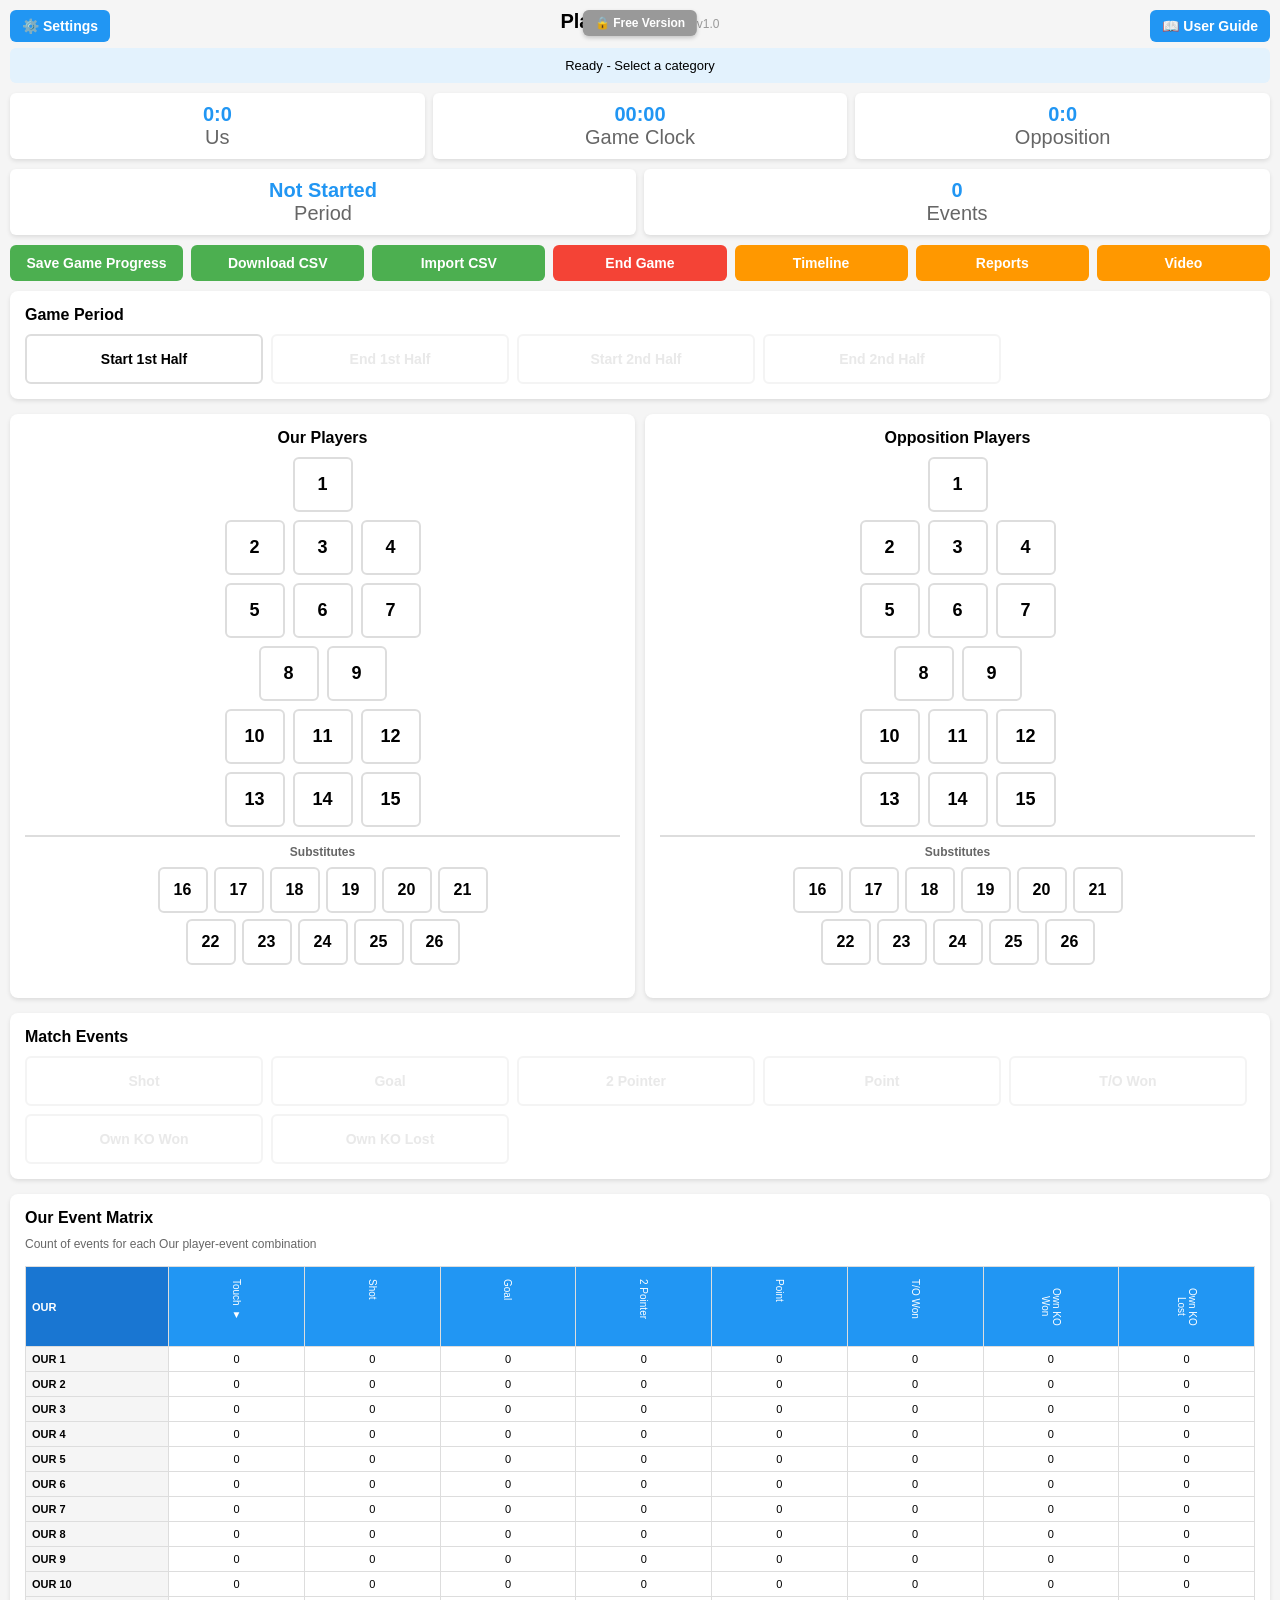
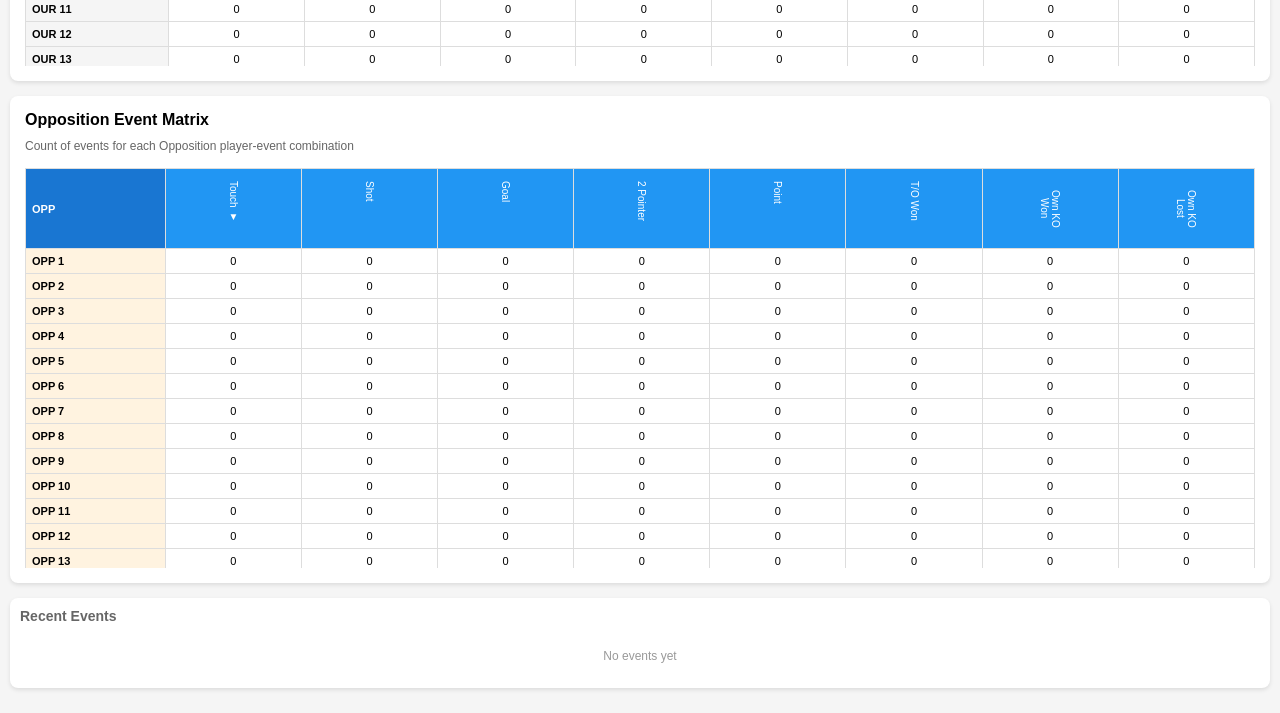
==== index.html @ 835d21e7 "Implement email-based trial license system with 7-day trials Replace automatic 14-day trial with ema" ====
<!DOCTYPE html>
<html lang="en">
<head>
    <meta charset="UTF-8">
    <meta name="viewport" content="width=device-width, initial-scale=1.0, maximum-scale=1.0, user-scalable=no">
    <meta name="apple-mobile-web-app-capable" content="yes">
    <meta name="apple-mobile-web-app-status-bar-style" content="black-translucent">
    <meta name="apple-mobile-web-app-title" content="Player Tagger">
    <title>Player Tagger</title>
    <link rel="manifest" href="[data-uri]">
    <style>
        * {
            margin: 0;
            padding: 0;
            box-sizing: border-box;
        }

        body {
            font-family: -apple-system, BlinkMacSystemFont, 'Segoe UI', sans-serif;
            background: #f5f5f5;
            padding: 10px;
        }

        .header {
            position: relative;
            margin-bottom: 15px;
        }

        h1 {
            text-align: center;
            margin: 0;
            font-size: 20px;
        }

        .version {
            font-size: 12px;
            color: #999;
            font-weight: normal;
        }

        .header-btn {
            position: absolute;
            top: 0;
            background: #2196F3;
            color: white;
            text-decoration: none;
            padding: 8px 12px;
            border-radius: 6px;
            font-size: 14px;
            font-weight: bold;
            display: inline-flex;
            align-items: center;
            gap: 4px;
            border: none;
            cursor: pointer;
        }

        .header-btn:hover {
            background: #1976D2;
        }

        .header-btn.left {
            left: 0;
        }

        .header-btn.right {
            right: 0;
        }

        .premium-badge {
            position: absolute;
            top: 0;
            left: 50%;
            transform: translateX(-50%);
            background: linear-gradient(135deg, #667eea 0%, #764ba2 100%);
            color: white;
            padding: 6px 12px;
            border-radius: 6px;
            font-size: 12px;
            font-weight: bold;
            cursor: pointer;
            border: none;
            box-shadow: 0 2px 4px rgba(0,0,0,0.2);
        }

        .premium-badge:hover {
            box-shadow: 0 3px 6px rgba(0,0,0,0.3);
        }

        .premium-badge.trial {
            background: linear-gradient(135deg, #f093fb 0%, #f5576c 100%);
        }

        .premium-badge.free {
            background: #999;
        }

        .locked-feature {
            position: relative;
            opacity: 0.5;
            pointer-events: none;
        }

        .upgrade-overlay {
            position: absolute;
            top: 0;
            left: 0;
            right: 0;
            bottom: 0;
            background: rgba(255, 255, 255, 0.95);
            display: flex;
            flex-direction: column;
            align-items: center;
            justify-content: center;
            border-radius: 8px;
            z-index: 100;
            pointer-events: all;
            cursor: pointer;
        }

        .upgrade-overlay h3 {
            font-size: 16px;
            margin-bottom: 8px;
            color: #667eea;
        }

        .upgrade-overlay p {
            font-size: 13px;
            color: #666;
            text-align: center;
            max-width: 80%;
        }

        .section {
            background: white;
            padding: 15px;
            border-radius: 8px;
            margin-bottom: 15px;
            box-shadow: 0 2px 4px rgba(0,0,0,0.1);
        }

        .section h2 {
            font-size: 16px;
            margin-bottom: 10px;
        }

        .button-grid {
            display: flex;
            flex-wrap: wrap;
            gap: 8px;
        }

        .button-grid button {
            flex: 0 1 calc(20% - 8px);
            min-width: 55px;
            padding: 15px 5px;
            font-size: 14px;
            font-weight: bold;
            border: 2px solid #ddd;
            border-radius: 6px;
            background: white;
        }

        /* Team panels side by side */
        .teams-container {
            display: flex;
            gap: 10px;
            margin-bottom: 15px;
        }

        .team-panel {
            flex: 1;
            background: white;
            padding: 15px;
            border-radius: 8px;
            box-shadow: 0 2px 4px rgba(0,0,0,0.1);
        }

        .team-panel h2 {
            font-size: 16px;
            margin-bottom: 10px;
            text-align: center;
        }

        /* GAA Formation styles */
        .formation-container {
            display: flex;
            flex-direction: column;
            gap: 8px;
            margin-bottom: 12px;
        }

        .formation-row {
            display: flex;
            justify-content: center;
            gap: 8px;
        }

        .formation-row button {
            flex: 0 0 60px;
            padding: 15px 5px;
            font-size: 18px;
            font-weight: bold;
            border: 2px solid #ddd;
            border-radius: 6px;
            background: white;
        }

        .subs-container {
            border-top: 2px solid #ddd;
            padding-top: 8px;
        }

        .subs-label {
            text-align: center;
            font-size: 12px;
            font-weight: bold;
            color: #666;
            margin-bottom: 8px;
        }

        .subs-row {
            display: flex;
            justify-content: center;
            gap: 6px;
            margin-bottom: 6px;
        }

        .subs-row button {
            flex: 0 0 50px;
            padding: 12px 4px;
            font-size: 16px;
            font-weight: bold;
            border: 2px solid #ddd;
            border-radius: 6px;
            background: white;
        }

        .category-btn.selected {
            background: #2196F3;
            color: white;
        }

        .descriptor-btn {
            background: #fff3e0;
            border-color: #ff9800;
        }

        .descriptor-btn:disabled {
            opacity: 0.3;
        }

        .descriptor-btn.selected {
            background: #ff9800;
            color: white;
        }

        .period-btn {
            flex: 1 1 calc(50% - 8px);
            padding: 12px;
            font-size: 13px;
            font-weight: bold;
            border: 2px solid #ddd;
            border-radius: 6px;
            background: white;
        }

        .period-btn.active {
            background: #4CAF50;
            color: white;
        }

        .period-btn:disabled {
            opacity: 0.3;
            cursor: not-allowed;
        }

        #status {
            text-align: center;
            padding: 10px;
            background: #e3f2fd;
            border-radius: 6px;
            margin-bottom: 10px;
            font-size: 13px;
        }

        .controls {
            display: flex;
            gap: 8px;
            margin-bottom: 10px;
        }

        .control-btn {
            flex: 1;
            padding: 10px;
            font-size: 14px;
            border: none;
            border-radius: 6px;
            font-weight: bold;
            color: white;
        }

        .control-btn.primary {
            background: #4CAF50;
        }

        .control-btn.danger {
            background: #f44336;
        }

        .control-btn.warning {
            background: #ff9800;
        }

        .stats {
            display: flex;
            gap: 8px;
            margin-bottom: 10px;
        }

        .stat-box {
            flex: 1;
            background: white;
            padding: 10px;
            border-radius: 6px;
            text-align: center;
            box-shadow: 0 2px 4px rgba(0,0,0,0.1);
        }

        .stat-value {
            font-size: 20px;
            font-weight: bold;
            color: #2196F3;
        }

        .stat-label {
            font-size: 20px;
            color: #666;
        }

        /* Matrix styles */
        .matrix-container {
            overflow: auto;
            margin-top: 15px;
            max-height: 400px;
        }

        .matrix-table {
            border-collapse: collapse;
            width: 100%;
            font-size: 11px;
        }

        .matrix-table th,
        .matrix-table td {
            border: 1px solid #ddd;
            padding: 6px;
            text-align: center;
            min-width: 50px;
        }

        .matrix-table th {
            background-color: #2196F3;
            color: white;
            font-weight: bold;
            position: sticky;
            top: 0;
            z-index: 10;
        }

        .matrix-table th.category-header {
            background-color: #1976D2;
            text-align: left;
            position: sticky;
            left: 0;
            z-index: 11;
        }

        .matrix-table th.descriptor-header {
            writing-mode: vertical-rl;
            text-orientation: mixed;
            padding: 10px 6px;
            height: 80px;
            font-size: 10px;
        }

        .matrix-table td.category-cell {
            background-color: #f5f5f5;
            font-weight: bold;
            text-align: left;
            position: sticky;
            left: 0;
            z-index: 5;
            font-size: 11px;
        }

        .matrix-table td.count-cell {
            cursor: pointer;
            transition: background-color 0.2s;
        }

        .matrix-table td.count-cell:hover {
            background-color: #e3f2fd;
        }

        .matrix-table td.count-cell.has-events {
            background-color: #c8e6c9;
            font-weight: bold;
            color: #2e7d32;
        }

        .matrix-table tr.opp-row td.category-cell {
            background-color: #fff3e0;
        }

        .sort-btn {
            background: none;
            border: none;
            color: white;
            cursor: pointer;
            padding: 2px;
            margin: 0;
            font-size: 10px;
            display: block;
            width: 100%;
        }

        .sort-btn:hover {
            background: rgba(255,255,255,0.2);
        }

        .sort-btn.active-asc::after {
            content: ' ▲';
        }

        .sort-btn.active-desc::after {
            content: ' ▼';
        }

        /* Modal styles */
        .modal {
            display: none;
            position: fixed;
            top: 0;
            left: 0;
            width: 100%;
            height: 100%;
            background: rgba(0,0,0,0.5);
            z-index: 1000;
            align-items: center;
            justify-content: center;
        }

        .modal.active {
            display: flex;
        }

        .modal-content {
            background: white;
            padding: 20px;
            border-radius: 8px;
            max-width: 450px;
            width: 90%;
            max-height: 90vh;
            overflow-y: auto;
            box-shadow: 0 4px 6px rgba(0,0,0,0.2);
        }

        .modal-content h2 {
            margin-bottom: 15px;
            font-size: 18px;
        }

        .modal-content h3 {
            font-size: 15px;
            font-weight: bold;
            margin: 0 0 10px 0;
            color: #333;
            border-bottom: 2px solid #2196F3;
            padding-bottom: 5px;
        }

        .timeline-modal {
            max-width: 95%;
            max-height: 95vh;
            width: 1200px;
        }

        .modal-header {
            display: flex;
            justify-content: space-between;
            align-items: center;
            margin-bottom: 15px;
        }

        .modal-header h2 {
            margin: 0;
        }

        .modal-close {
            background: none;
            border: none;
            font-size: 32px;
            font-weight: bold;
            color: #999;
            cursor: pointer;
            padding: 0;
            width: 32px;
            height: 32px;
            line-height: 32px;
            text-align: center;
            border-radius: 4px;
            transition: background 0.2s;
        }

        .modal-close:hover {
            background: #f5f5f5;
            color: #333;
        }

        .form-group {
            margin-bottom: 15px;
        }

        .form-group label {
            display: block;
            margin-bottom: 5px;
            font-size: 14px;
            font-weight: bold;
        }

        .form-group input {
            width: 100%;
            padding: 10px;
            border: 2px solid #ddd;
            border-radius: 6px;
            font-size: 14px;
        }

        .game-name-display {
            background: #e3f2fd;
            padding: 10px;
            border-radius: 6px;
            margin-bottom: 15px;
            font-size: 14px;
            text-align: center;
            font-weight: bold;
        }

        .modal-buttons {
            display: flex;
            gap: 8px;
        }

        .modal-btn {
            flex: 1;
            padding: 10px;
            font-size: 14px;
            border: none;
            border-radius: 6px;
            font-weight: bold;
            color: white;
            cursor: pointer;
        }

        .modal-btn.primary {
            background: #4CAF50;
        }

        .modal-btn.secondary {
            background: #999;
        }

        .saved-games-list {
            max-height: 150px;
            overflow-y: auto;
            margin-bottom: 15px;
            background: #f5f5f5;
            border-radius: 6px;
            padding: 10px;
        }

        .saved-game-item {
            padding: 8px;
            background: white;
            margin-bottom: 8px;
            border-radius: 4px;
            display: flex;
            justify-content: space-between;
            align-items: center;
            font-size: 12px;
        }

        .saved-game-item:last-child {
            margin-bottom: 0;
        }

        .saved-game-info {
            flex: 1;
        }

        .save-actions {
            display: flex;
            gap: 4px;
        }

        .load-save-btn {
            background: #4CAF50;
            color: white;
            border: none;
            padding: 4px 8px;
            border-radius: 4px;
            font-size: 11px;
            cursor: pointer;
        }

        .download-save-btn {
            background: #2196F3;
            color: white;
            border: none;
            padding: 4px 8px;
            border-radius: 4px;
            font-size: 11px;
            cursor: pointer;
        }

        .delete-save-btn {
            background: #f44336;
            color: white;
            border: none;
            padding: 4px 8px;
            border-radius: 4px;
            font-size: 11px;
            cursor: pointer;
        }

        .no-saves {
            text-align: center;
            color: #999;
            font-size: 12px;
        }

        .descriptors-manager {
            background: #f5f5f5;
            border-radius: 6px;
            padding: 10px;
        }

        .descriptors-list {
            max-height: 120px;
            overflow-y: auto;
            margin-bottom: 10px;
        }

        .descriptor-item {
            background: white;
            padding: 8px;
            margin-bottom: 6px;
            border-radius: 4px;
            display: flex;
            justify-content: space-between;
            align-items: center;
            font-size: 13px;
        }

        .descriptor-item:last-child {
            margin-bottom: 0;
        }

        .descriptor-lock-message {
            background: #fff3e0;
            color: #e65100;
            padding: 8px;
            border-radius: 4px;
            font-size: 12px;
            font-weight: bold;
            text-align: center;
            margin-bottom: 8px;
        }

        .delete-descriptor-btn {
            background: #f44336;
            color: white;
            border: none;
            padding: 2px 8px;
            border-radius: 4px;
            font-size: 16px;
            font-weight: bold;
            cursor: pointer;
            line-height: 1;
        }

        .delete-descriptor-btn:disabled {
            opacity: 0.3;
            cursor: not-allowed;
        }

        .add-descriptor-row {
            display: flex;
            gap: 6px;
            margin-bottom: 8px;
        }

        .add-descriptor-row input {
            flex: 1;
            padding: 8px;
            border: 2px solid #ddd;
            border-radius: 4px;
            font-size: 13px;
        }

        .add-descriptor-btn {
            background: #4CAF50;
            color: white;
            border: none;
            padding: 8px 16px;
            border-radius: 4px;
            font-size: 13px;
            font-weight: bold;
            cursor: pointer;
        }

        .add-descriptor-btn:disabled {
            opacity: 0.5;
            cursor: not-allowed;
        }

        .reset-descriptors-btn {
            width: 100%;
            background: #ff9800;
            color: white;
            border: none;
            padding: 8px;
            border-radius: 4px;
            font-size: 12px;
            font-weight: bold;
            cursor: pointer;
        }

        .reset-descriptors-btn:disabled {
            opacity: 0.5;
            cursor: not-allowed;
        }

        .add-descriptor-row input:disabled {
            opacity: 0.5;
            cursor: not-allowed;
            background: #f5f5f5;
        }

        .recent-events {
            background: white;
            padding: 10px;
            border-radius: 8px;
            margin-bottom: 15px;
            box-shadow: 0 2px 4px rgba(0,0,0,0.1);
        }

        .recent-events h3 {
            font-size: 14px;
            margin: 0 0 10px 0;
            color: #666;
        }

        .recent-events-list {
            display: flex;
            flex-direction: column;
            gap: 6px;
            max-height: 180px;
            overflow-y: auto;
        }

        .recent-event-item {
            display: flex;
            justify-content: space-between;
            align-items: center;
            padding: 8px 10px;
            background: #f5f5f5;
            border-radius: 4px;
            font-size: 12px;
        }

        .recent-event-info {
            flex: 1;
            display: flex;
            gap: 10px;
            align-items: center;
        }

        .recent-event-time {
            font-weight: bold;
            color: #2196F3;
            min-width: 45px;
        }

        .recent-event-player {
            font-weight: bold;
            min-width: 50px;
        }

        .recent-event-desc {
            color: #666;
        }

        .delete-event-btn {
            background: #f44336;
            color: white;
            border: none;
            padding: 4px 10px;
            border-radius: 4px;
            font-size: 16px;
            font-weight: bold;
            cursor: pointer;
            line-height: 1;
            min-width: 28px;
        }

        .delete-event-btn:hover {
            background: #d32f2f;
        }

        .no-recent-events {
            text-align: center;
            padding: 15px;
            color: #999;
            font-size: 12px;
        }

        .report-section {
            margin-bottom: 20px;
            padding: 15px;
            background: #f5f5f5;
            border-radius: 6px;
        }

        .report-section h3 {
            margin: 0 0 10px 0;
            font-size: 16px;
            color: #333;
        }

        .report-table {
            width: 100%;
            border-collapse: collapse;
            margin-top: 10px;
            background: white;
        }

        .report-table th,
        .report-table td {
            padding: 8px;
            text-align: left;
            border-bottom: 1px solid #ddd;
            font-size: 13px;
        }

        .report-table th {
            background: #2196F3;
            color: white;
            font-weight: bold;
        }

        .report-stat {
            display: flex;
            justify-content: space-between;
            padding: 8px;
            background: white;
            margin-bottom: 6px;
            border-radius: 4px;
            font-size: 14px;
        }

        .report-stat strong {
            color: #2196F3;
        }

        .license-info {
            background: #e8f5e9;
            padding: 12px;
            border-radius: 6px;
            margin-bottom: 15px;
            font-size: 13px;
        }

        .license-info.trial {
            background: #fff3e0;
        }

        .license-info.expired {
            background: #ffebee;
        }

        .license-key-input {
            width: 100%;
            padding: 12px;
            border: 2px solid #ddd;
            border-radius: 6px;
            font-size: 16px;
            font-family: monospace;
            text-transform: uppercase;
            letter-spacing: 2px;
            text-align: center;
            margin-bottom: 10px;
        }

        .trial-info {
            background: #e3f2fd;
            padding: 12px;
            border-radius: 6px;
            margin-top: 15px;
            text-align: center;
        }

        .trial-info strong {
            color: #1976D2;
        }

        .price-info {
            background: #f5f5f5;
            padding: 15px;
            border-radius: 6px;
            margin: 15px 0;
            text-align: center;
        }

        .price-info .price {
            font-size: 24px;
            font-weight: bold;
            color: #667eea;
            margin: 10px 0;
        }

        .feature-list {
            text-align: left;
            margin: 15px 0;
            padding: 0 20px;
        }

        .feature-list li {
            margin: 8px 0;
            font-size: 14px;
        }

        .feature-list li::before {
            content: "✓ ";
            color: #4CAF50;
            font-weight: bold;
            margin-right: 5px;
        }
    </style>
</head>
<body>
    <div class="header">
        <button onclick="openNewGameModal()" class="header-btn left">
            ⚙️ Settings
        </button>
        <button onclick="openLicenseModal()" class="premium-badge" id="premiumBadge">
            ⭐ Premium
        </button>
        <h1>Player Tagger <span class="version">v1.0</span></h1>
        <a href="guide.html" target="_blank" class="header-btn right">
            📖 User Guide
        </a>
    </div>

    <div id="status">Ready - Select a category</div>

    <div class="stats">
        <div class="stat-box">
            <div class="stat-value" id="ckScore">0:0</div>
            <div id="ckHalfTime" style="font-size: 12px; color: #666; margin-top: 4px; display: none;"></div>
            <div class="stat-label">Us</div>
        </div>
        <div class="stat-box">
            <div class="stat-value" id="gameClock">00:00</div>
            <div class="stat-label">Game Clock</div>
        </div>
        <div class="stat-box">
            <div class="stat-value" id="oppScore">0:0</div>
            <div id="oppHalfTime" style="font-size: 12px; color: #666; margin-top: 4px; display: none;"></div>
            <div class="stat-label">Opposition</div>
        </div>
    </div>
    <div class="stats">
        <div class="stat-box">
            <div class="stat-value" id="currentPeriod">Not Started</div>
            <div class="stat-label">Period</div>
        </div>
        <div class="stat-box">
            <div class="stat-value" id="eventCount">0</div>
            <div class="stat-label">Events</div>
        </div>
    </div>

    <div class="controls">
        <button class="control-btn primary" onclick="saveProgress()">Save Game Progress</button>
        <button class="control-btn primary" onclick="downloadCSV()">Download CSV</button>
        <button class="control-btn primary" onclick="document.getElementById('csvImport').click()">Import CSV</button>
        <button class="control-btn danger" onclick="endGame()">End Game</button>
        <button class="control-btn warning" onclick="openTimeline()">Timeline</button>
        <button class="control-btn warning" onclick="openReportsModal()">Reports</button>
        <button class="control-btn warning" onclick="openVideoModal()">Video</button>
    </div>

    <input type="file" id="csvImport" accept=".csv" style="display: none;" onchange="importCSV(event)">

    <div class="section">
        <h2>Game Period</h2>
        <div class="button-grid">
            <button class="period-btn" onclick="setPeriod(this, '1st Half Started')">Start 1st Half</button>
            <button class="period-btn" onclick="setPeriod(this, '1st Half Ended')">End 1st Half</button>
            <button class="period-btn" onclick="setPeriod(this, '2nd Half Started')">Start 2nd Half</button>
            <button class="period-btn" onclick="setPeriod(this, '2nd Half Ended')">End 2nd Half</button>
        </div>
    </div>

    <div class="teams-container">
        <div class="team-panel">
            <h2>Our Players</h2>
            <div id="ckGrid"></div>
        </div>

        <div class="team-panel">
            <h2>Opposition Players</h2>
            <div id="oppGrid"></div>
        </div>
    </div>

    <div class="section">
        <h2>Match Events</h2>
        <div class="button-grid" id="descGrid"></div>
    </div>

    <div class="section">
        <h2>Our Event Matrix</h2>
        <p style="font-size: 12px; color: #666; margin-bottom: 10px;">
            Count of events for each Our player-event combination
        </p>
        <div class="matrix-container">
            <table class="matrix-table" id="ckMatrix">
                <thead>
                    <tr>
                        <th class="category-header">OUR</th>
                    </tr>
                </thead>
                <tbody id="ckMatrixBody">
                </tbody>
            </table>
        </div>
    </div>

    <div class="section">
        <h2>Opposition Event Matrix</h2>
        <p style="font-size: 12px; color: #666; margin-bottom: 10px;">
            Count of events for each Opposition player-event combination
        </p>
        <div class="matrix-container">
            <table class="matrix-table" id="oppMatrix">
                <thead>
                    <tr>
                        <th class="category-header">OPP</th>
                    </tr>
                </thead>
                <tbody id="oppMatrixBody">
                </tbody>
            </table>
        </div>
    </div>

    <div class="recent-events">
        <h3>Recent Events</h3>
        <div class="recent-events-list" id="recentEventsList">
            <div class="no-recent-events">No events yet</div>
        </div>
    </div>

    <!-- License Modal -->
    <div id="licenseModal" class="modal">
        <div class="modal-content">
            <div class="modal-header">
                <h2>🔑 Premium License</h2>
                <button class="modal-close" onclick="closeLicenseModal()">&times;</button>
            </div>

            <div id="licenseStatusDiv"></div>

            <div class="price-info">
                <h3>Unlock Premium Features</h3>
                <div class="price">€79 / year</div>
                <p>One license, all features, 1 year access</p>
            </div>

            <ul class="feature-list">
                <li>Detailed Game Reports & Analytics</li>
                <li>Custom Event Descriptors</li>
                <li>CSV Import/Export</li>
                <li>Save Multiple Games</li>
                <li>Unlimited Game Progress Saves</li>
            </ul>

            <div style="text-align: center; padding: 15px 0; background: #f8f9fa; border-radius: 8px; margin: 20px 0;">
                <p style="margin-bottom: 10px; color: #666; font-size: 14px;">Want to try it first?</p>
                <a href="mailto:playertagger@pm.me?subject=Player%20Tagger%20-%207-Day%20Free%20Trial%20Request&body=Hi,%0A%0AI'd%20like%20to%20request%20a%207-day%20free%20trial%20for%20Player%20Tagger.%0A%0AThanks!"
                   style="display: inline-block; background: #ff9800; color: white; padding: 10px 20px; border-radius: 20px; text-decoration: none; font-weight: bold; font-size: 14px; margin-bottom: 10px;">
                    🎁 Get 7-Day Free Trial
                </a>
                <p style="margin-top: 15px; margin-bottom: 10px; color: #666; font-size: 14px;">Ready to purchase?</p>
                <a href="mailto:playertagger@pm.me?subject=Premium%20License%20Request&body=Hi,%0A%0AI'd%20like%20to%20purchase%20a%20Premium%20license%20for%20Player%20Tagger.%0A%0AName:%0ATeam/Organization:%0A"
                   style="display: inline-block; background: #2196F3; color: white; padding: 10px 20px; border-radius: 20px; text-decoration: none; font-weight: bold; font-size: 14px;">
                    📧 Email Us to Get a License
                </a>
            </div>

            <div class="form-group">
                <label for="licenseKeyInput">Enter License Key:</label>
                <input type="text" id="licenseKeyInput" class="license-key-input" placeholder="TRIAL-XXXX-XXXX-7D or PRO-XXXX-XXXX-XXXX" maxlength="24">
            </div>

            <div class="modal-buttons">
                <button class="modal-btn primary" onclick="activateLicense()">Activate License</button>
            </div>
        </div>
    </div>

    <!-- Reports Modal -->
    <div id="reportsModal" class="modal">
        <div class="modal-content timeline-modal">
            <div class="modal-header">
                <h2>Game Reports</h2>
                <button class="modal-close" onclick="closeReportsModal()">&times;</button>
            </div>
            <div id="reportsContent"></div>
        </div>
    </div>

    <!-- Video Sync Modal -->
    <div id="videoModal" class="modal">
        <div class="modal-content timeline-modal">
            <div class="modal-header">
                <h2>Video Sync</h2>
                <button class="modal-close" onclick="closeVideoModal()">&times;</button>
            </div>
            <div id="videoContent">
                <div style="padding: 20px;">
                    <p style="margin-bottom: 20px; color: #666;">
                        Enter the video timestamps where each half starts. This allows you to map game events to your video recording for clip extraction.
                    </p>

                    <div style="margin-bottom: 20px;">
                        <label style="display: block; margin-bottom: 5px; font-weight: bold;">1st Half Start Time in Video:</label>
                        <input type="text" id="video1stHalfStart" placeholder="MM:SS or HH:MM:SS (e.g., 02:30 or 00:02:30)"
                               style="width: 100%; padding: 8px; font-size: 14px; border: 1px solid #ccc; border-radius: 4px;">
                        <small style="color: #999;">Example: If 1st half kickoff is at 2 minutes 30 seconds in your video, enter "02:30"</small>
                    </div>

                    <div style="margin-bottom: 20px;">
                        <label style="display: block; margin-bottom: 5px; font-weight: bold;">2nd Half Start Time in Video:</label>
                        <input type="text" id="video2ndHalfStart" placeholder="MM:SS or HH:MM:SS (e.g., 47:15 or 00:47:15)"
                               style="width: 100%; padding: 8px; font-size: 14px; border: 1px solid #ccc; border-radius: 4px;">
                        <small style="color: #999;">Example: If 2nd half kickoff is at 47 minutes 15 seconds in your video, enter "47:15"</small>
                    </div>

                    <hr style="margin: 30px 0; border: none; border-top: 2px solid #e0e0e0;">

                    <h3 style="margin-bottom: 15px;">Clip Generation Filters</h3>

                    <div style="margin-bottom: 20px;">
                        <label style="display: block; margin-bottom: 5px; font-weight: bold;">Team:</label>
                        <select id="videoTeamSelect" style="width: 100%; padding: 8px; font-size: 14px; border: 1px solid #ccc; border-radius: 4px;">
                            <option value="OUR">Our Team</option>
                            <option value="OPP">Opposition</option>
                        </select>
                    </div>

                    <div style="margin-bottom: 20px;">
                        <label style="display: block; margin-bottom: 10px; font-weight: bold;">Clip Type:</label>
                        <div style="display: flex; gap: 20px; flex-wrap: wrap;">
                            <label style="display: flex; align-items: center; gap: 5px; cursor: pointer;">
                                <input type="radio" name="videoClipType" id="videoClipScores" value="scores" checked style="width: 16px; height: 16px; cursor: pointer;">
                                <span>Scores (Goals, Points, 2 Pointers)</span>
                            </label>
                            <label style="display: flex; align-items: center; gap: 5px; cursor: pointer;">
                                <input type="radio" name="videoClipType" id="videoClipKickoutsWon" value="kickouts_won" style="width: 16px; height: 16px; cursor: pointer;">
                                <span>Kickouts Won</span>
                            </label>
                            <label style="display: flex; align-items: center; gap: 5px; cursor: pointer;">
                                <input type="radio" name="videoClipType" id="videoClipKickoutsLost" value="kickouts_lost" style="width: 16px; height: 16px; cursor: pointer;">
                                <span>Kickouts Lost</span>
                            </label>
                        </div>
                    </div>

                    <div style="margin-bottom: 20px;">
                        <label style="display: block; margin-bottom: 10px; font-weight: bold;">Clip Duration:</label>
                        <div style="display: flex; gap: 20px; flex-wrap: wrap;">
                            <div>
                                <label style="display: block; margin-bottom: 5px; font-size: 14px;">Seconds Before Event:</label>
                                <input type="number" id="videoSecondsBefore" value="10" min="0" max="60"
                                       style="width: 80px; padding: 8px; font-size: 14px; border: 1px solid #ccc; border-radius: 4px;">
                            </div>
                            <div>
                                <label style="display: block; margin-bottom: 5px; font-size: 14px;">Seconds After Event:</label>
                                <input type="number" id="videoSecondsAfter" value="20" min="0" max="60"
                                       style="width: 80px; padding: 8px; font-size: 14px; border: 1px solid #ccc; border-radius: 4px;">
                            </div>
                        </div>
                        <small style="color: #999;">Total clip duration: <span id="clipDurationDisplay">30</span> seconds</small>
                    </div>

                    <div style="display: flex; gap: 10px; margin-bottom: 15px;">
                        <button onclick="saveVideoSync()" style="background: #2196F3; color: white; padding: 10px 20px; border: none; border-radius: 4px; cursor: pointer; font-size: 14px; font-weight: bold;">
                            Save Video Sync
                        </button>
                        <button onclick="generateClipCommands()" style="background: #4CAF50; color: white; padding: 10px 20px; border: none; border-radius: 4px; cursor: pointer; font-size: 14px; font-weight: bold;">
                            Generate Clip Commands
                        </button>
                    </div>

                    <div id="videoSyncStatus" style="margin-top: 15px; padding: 10px; border-radius: 4px; display: none;"></div>

                    <div id="clipCommandsOutput" style="margin-top: 20px; display: none;">
                        <h3 style="margin-bottom: 10px;">FFmpeg Commands:</h3>
                        <div style="background: #f5f5f5; padding: 15px; border-radius: 4px; border: 1px solid #ddd; max-height: 400px; overflow-y: auto;">
                            <pre id="clipCommandsText" style="margin: 0; font-family: 'Courier New', monospace; font-size: 12px; white-space: pre-wrap; word-wrap: break-word;"></pre>
                        </div>
                        <button onclick="copyClipCommands()" style="margin-top: 10px; background: #666; color: white; padding: 8px 16px; border: none; border-radius: 4px; cursor: pointer; font-size: 13px;">
                            Copy to Clipboard
                        </button>
                    </div>
                </div>
            </div>
        </div>
    </div>

    <!-- Timeline Modal -->
    <div id="timelineModal" class="modal">
        <div class="modal-content timeline-modal">
            <div class="modal-header">
                <h2>Match Timeline</h2>
                <button class="modal-close" onclick="closeTimelineModal()">&times;</button>
            </div>
            <div id="timelineContent"></div>
        </div>
    </div>

    <!-- New Game Modal -->
    <div id="newGameModal" class="modal">
        <div class="modal-content">
            <div class="modal-header">
                <h2>Game Settings</h2>
                <button class="modal-close" onclick="closeNewGameModal()">&times;</button>
            </div>
            <p style="font-size: 13px; color: #666; margin: -10px 0 20px 0;">Configure settings for a new game</p>

            <h3>Start New Game</h3>
            <div class="form-group">
                <label for="team1Name">Team 1 Name:</label>
                <input type="text" id="team1Name" placeholder="Enter team 1 name" oninput="updateGameName()">
            </div>
            <div class="form-group">
                <label for="team2Name">Team 2 Name:</label>
                <input type="text" id="team2Name" placeholder="Enter team 2 name" oninput="updateGameName()">
            </div>
            <div class="game-name-display" id="gameNameDisplay">
                Game Name
            </div>

            <hr style="border: none; border-top: 2px solid #e0e0e0; margin: 20px 0;">

            <h3>Custom Event Descriptors</h3>
            <p style="font-size: 13px; color: #666; margin: -10px 0 15px 0;">Changes will be applied when you click New Game</p>
            <div class="form-group">
                <div class="descriptors-manager">
                    <div class="descriptors-list" id="descriptorsList"></div>
                    <div class="add-descriptor-row">
                        <input type="text" id="newDescriptorInput" placeholder="New descriptor name" maxlength="20" onkeypress="if(event.key==='Enter')addCustomDescriptor()">
                        <button class="add-descriptor-btn" onclick="addCustomDescriptor()">Add</button>
                    </div>
                    <button class="reset-descriptors-btn" onclick="resetDescriptors()">Reset to Defaults</button>
                </div>
            </div>

            <hr style="border: none; border-top: 2px solid #e0e0e0; margin: 20px 0;">

            <div style="text-align: center; margin-bottom: 20px;">
                <button class="modal-btn primary" onclick="startNewGame()" style="width: auto; padding: 10px 30px;">New Game</button>
            </div>

            <hr style="border: none; border-top: 2px solid #e0e0e0; margin: 20px 0;">

            <h3>Saved Games</h3>
            <div class="form-group">
                <div class="saved-games-list" id="savedGamesList">
                    <div class="no-saves">No saved progress</div>
                </div>
            </div>
        </div>
    </div>

    <script>
        // Configuration
        const categories = ['OUR 1', 'OUR 2', 'OUR 3', 'OUR 4', 'OUR 5', 'OUR 6', 'OUR 7', 'OUR 8', 'OUR 9', 'OUR 10', 'OUR 11', 'OUR 12', 'OUR 13', 'OUR 14', 'OUR 15', 'OUR 16', 'OUR 17', 'OUR 18', 'OUR 19', 'OUR 20', 'OUR 21', 'OUR 22', 'OUR 23', 'OUR 24', 'OUR 25', 'OUR 26'];
        const opponents = ['OPP 1', 'OPP 2', 'OPP 3', 'OPP 4', 'OPP 5', 'OPP 6', 'OPP 7', 'OPP 8', 'OPP 9', 'OPP 10', 'OPP 11', 'OPP 12', 'OPP 13', 'OPP 14', 'OPP 15', 'OPP 16', 'OPP 17', 'OPP 18', 'OPP 19', 'OPP 20', 'OPP 21', 'OPP 22', 'OPP 23', 'OPP 24', 'OPP 25', 'OPP 26'];
        const defaultDescriptors = ['Shot', 'Goal', '2 Pointer', 'Point', 'T/O Won', 'Own KO Won', 'Own KO Lost'];
        let descriptors = [];
        let allDescriptors = [];
        let tempDescriptors = []; // Temporary descriptors while editing in modal

        // State
        let currentType = null;
        let currentCategory = null;
        let currentPeriod = 'Not Started';
        let selectedDescriptors = [];
        let events = [];
        let sessionStart = Date.now();
        let ckSort = { descriptor: 'Touch', order: 'desc' };
        let oppSort = { descriptor: 'Touch', order: 'desc' };
        let timerInterval = null;
        let timerSeconds = 0;
        let gameName = '';
        let team1Name = 'Us';
        let team2Name = 'Opposition';
        let htOurGoals = null;
        let htOurPoints = null;
        let htOppGoals = null;
        let htOppPoints = null;
        // License State
        let isPremium = false;
        let isTrialActive = false;
        let trialDaysRemaining = 0;

        // Initialize
        function init() {
            checkLicenseStatus();
            loadCustomDescriptors();
            createButtons();
            buildMatrix();
            loadEvents();
            updateGameName();
            updatePeriodButtons();
            updatePremiumUI();
        }

        // ============================================
        // LICENSE & PREMIUM SYSTEM
        // ============================================

        function checkLicenseStatus() {
            const license = localStorage.getItem('premiumLicense');
            const licenseData = localStorage.getItem('licenseData');

            // Check for full PRO license or old PTAG license
            if (license && validateLicenseKey(license)) {
                if (license.startsWith('PRO-') || license.startsWith('PTAG-')) {
                    isPremium = true;
                    isTrialActive = false;
                    return;
                }

                // Check for TRIAL license
                if (license.startsWith('TRIAL-') && licenseData) {
                    const data = JSON.parse(licenseData);
                    const activatedDate = new Date(data.activatedAt);
                    const expiryDate = new Date(data.expiresAt);
                    const now = new Date();

                    if (now < expiryDate) {
                        // Trial still active
                        const daysLeft = Math.ceil((expiryDate - now) / (1000 * 60 * 60 * 24));
                        trialDaysRemaining = daysLeft;
                        isPremium = true;
                        isTrialActive = true;
                        return;
                    } else {
                        // Trial expired
                        isPremium = false;
                        isTrialActive = false;
                        trialDaysRemaining = 0;
                        return;
                    }
                }
            }

            isPremium = false;
            isTrialActive = false;
            trialDaysRemaining = 0;
        }

        function validateLicenseKey(key) {
            if (!key) return false;

            // Format: TRIAL-XXXX-XXXX-7D (trial keys)
            const trialPattern = /^TRIAL-[A-Z0-9]{4}-[A-Z0-9]{4}-7D$/;
            if (trialPattern.test(key)) {
                return true; // Trial keys are always valid format-wise
            }

            // Format: PRO-XXXX-XXXX-XXXX (full license keys)
            const proPattern = /^PRO-[A-Z0-9]{4}-[A-Z0-9]{4}-[A-Z0-9]{4}$/;
            if (proPattern.test(key)) {
                // Simple checksum validation for PRO keys
                const parts = key.split('-');
                const checksum = parts.slice(1, 3).join('');
                let sum = 0;
                for (let char of checksum) {
                    sum += char.charCodeAt(0);
                }
                // Valid keys have checksum divisible by 7
                return sum % 7 === 0;
            }

            // Backward compatibility: Old PTAG-XXXX-XXXX-XXXX format
            const oldPattern = /^PTAG-[A-Z0-9]{4}-[A-Z0-9]{4}-[A-Z0-9]{4}$/;
            if (oldPattern.test(key)) {
                const parts = key.split('-');
                const checksum = parts.slice(1, 3).join('');
                let sum = 0;
                for (let char of checksum) {
                    sum += char.charCodeAt(0);
                }
                return sum % 7 === 0;
            }

            return false;
        }

        function updatePremiumUI() {
            const badge = document.getElementById('premiumBadge');

            if (isPremium && !isTrialActive) {
                badge.textContent = '⭐ Premium';
                badge.className = 'premium-badge';
            } else if (isTrialActive) {
                badge.textContent = `🎁 Trial (${trialDaysRemaining}d left)`;
                badge.className = 'premium-badge trial';
            } else {
                badge.textContent = '🔒 Free Version';
                badge.className = 'premium-badge free';
            }
        }

        function openLicenseModal() {
            updateLicenseModalContent();
            document.getElementById('licenseModal').classList.add('active');
        }

        function closeLicenseModal() {
            document.getElementById('licenseModal').classList.remove('active');
        }

        function updateLicenseModalContent() {
            const statusDiv = document.getElementById('licenseStatusDiv');

            if (isPremium && !isTrialActive) {
                statusDiv.innerHTML = '<div class="license-info"><strong>✓ Premium Active</strong><br>Thank you for supporting Player Tagger!</div>';
            } else if (isTrialActive) {
                statusDiv.innerHTML = `<div class="license-info trial"><strong>🎁 Trial Active</strong><br>${trialDaysRemaining} days remaining</div>`;
            } else {
                const license = localStorage.getItem('premiumLicense');
                if (license && license.startsWith('TRIAL-')) {
                    statusDiv.innerHTML = '<div class="license-info expired"><strong>⏰ Trial Expired</strong><br>Upgrade to a full license to continue using premium features.</div>';
                } else {
                    statusDiv.innerHTML = '';
                }
            }
        }

        function activateLicense() {
            const input = document.getElementById('licenseKeyInput');
            const key = input.value.trim().toUpperCase();

            if (!key) {
                alert('Please enter a license key!');
                return;
            }

            if (!validateLicenseKey(key)) {
                alert('Invalid license key format!\n\nPlease check your key and try again.\n\nValid formats:\n• Trial: TRIAL-XXXX-XXXX-7D\n• Full: PRO-XXXX-XXXX-XXXX');
                return;
            }

            localStorage.setItem('premiumLicense', key);

            // Handle trial keys
            if (key.startsWith('TRIAL-')) {
                const now = new Date();
                const expiryDate = new Date(now.getTime() + 7 * 24 * 60 * 60 * 1000); // 7 days from now

                const licenseData = {
                    key: key,
                    type: 'trial',
                    activatedAt: now.toISOString(),
                    expiresAt: expiryDate.toISOString()
                };

                localStorage.setItem('licenseData', JSON.stringify(licenseData));
                checkLicenseStatus();
                updatePremiumUI();
                updateLicenseModalContent();
                alert(`✓ Trial license activated!\n\nAll premium features unlocked for 7 days.\n\nExpires: ${expiryDate.toLocaleDateString()}`);
                input.value = '';
                return;
            }

            // Handle full PRO keys or old PTAG keys
            if (key.startsWith('PRO-') || key.startsWith('PTAG-')) {
                const licenseData = {
                    key: key,
                    type: 'full',
                    activatedAt: new Date().toISOString(),
                    expiresAt: null // Never expires
                };

                localStorage.setItem('licenseData', JSON.stringify(licenseData));
                checkLicenseStatus();
                updatePremiumUI();
                updateLicenseModalContent();
                alert('✓ Premium license activated successfully!\n\nAll features are now unlocked. Thank you for your support!');
                input.value = '';
            }
        }

        function requirePremium(featureName) {
            if (isPremium) return true;

            alert(`🔒 Premium Feature: ${featureName}\n\nThis feature requires a premium license.\n\nPrice: €79/year\n\nClick the Premium badge to get a 7-day free trial or purchase a license!`);
            return false;
        }

        // ============================================
        // END LICENSE SYSTEM
        // ============================================

        function loadCustomDescriptors() {
            try {
                const saved = localStorage.getItem('customDescriptors');
                if (saved) {
                    descriptors = JSON.parse(saved);
                } else {
                    descriptors = [...defaultDescriptors];
                }
            } catch (e) {
                descriptors = [...defaultDescriptors];
            }
            allDescriptors = ['Touch', ...descriptors];
        }

        function saveCustomDescriptors() {
            try {
                localStorage.setItem('customDescriptors', JSON.stringify(descriptors));
            } catch (e) {
                console.log('Could not save custom descriptors');
            }
        }

        function canModifyDescriptors() {
            // Can modify if no game in progress OR if 2nd half has ended
            if (events.length === 0) return true;
            if (currentPeriod === '2nd Half Ended') return true;
            return false;
        }

        function addCustomDescriptor() {
            if (!requirePremium('Custom Descriptors')) return;

            const input = document.getElementById('newDescriptorInput');
            const newDesc = input.value.trim();

            if (!newDesc) {
                alert('Please enter a descriptor name!');
                return;
            }

            if (newDesc === 'Touch') {
                alert('"Touch" is a reserved descriptor and cannot be added!');
                return;
            }

            if (tempDescriptors.includes(newDesc)) {
                alert('This descriptor already exists!');
                return;
            }

            tempDescriptors.push(newDesc);
            input.value = '';
            updateDescriptorsList();
        }

        function deleteCustomDescriptor(desc) {
            if (!requirePremium('Custom Descriptors')) return;

            if (!confirm('Delete "' + desc + '"?')) {
                return;
            }

            const index = tempDescriptors.indexOf(desc);
            if (index > -1) {
                tempDescriptors.splice(index, 1);
                updateDescriptorsList();
            }
        }

        function resetDescriptors() {
            if (!requirePremium('Custom Descriptors')) return;

            if (!confirm('Reset to default descriptors?\n\nThis will restore:\n• Shot\n• Goal\n• 2 Pointer\n• Point\n• T/O Won\n• Own KO Won\n• Own KO Lost\n\nCustom descriptors will be removed.')) {
                return;
            }

            tempDescriptors = [...defaultDescriptors];
            updateDescriptorsList();
        }

        function updateDescriptorsList() {
            const list = document.getElementById('descriptorsList');
            const input = document.getElementById('newDescriptorInput');
            const addBtn = document.querySelector('.add-descriptor-btn');
            const resetBtn = document.querySelector('.reset-descriptors-btn');

            list.innerHTML = '';

            // Show premium lock message if not premium
            if (!isPremium) {
                const premiumMsg = document.createElement('div');
                premiumMsg.className = 'descriptor-lock-message';
                premiumMsg.style.background = '#f5f5f5';
                premiumMsg.style.color = '#667eea';
                premiumMsg.textContent = '🔒 Premium Feature - Click Premium badge to unlock';
                list.appendChild(premiumMsg);
            }

            tempDescriptors.forEach(desc => {
                const item = document.createElement('div');
                item.className = 'descriptor-item';

                const span = document.createElement('span');
                span.textContent = desc;

                const btn = document.createElement('button');
                btn.className = 'delete-descriptor-btn';
                btn.textContent = '×';
                btn.disabled = !isPremium;
                btn.onclick = () => deleteCustomDescriptor(desc);

                item.appendChild(span);
                item.appendChild(btn);
                list.appendChild(item);
            });

            // Enable/disable input and buttons (require premium only)
            const enableControls = isPremium;
            input.disabled = !enableControls;
            addBtn.disabled = !enableControls;
            resetBtn.disabled = !enableControls;
        }

        function rebuildDescriptorButtons() {
            const descGrid = document.getElementById('descGrid');
            descGrid.innerHTML = '';

            descriptors.forEach(desc => {
                const btn = document.createElement('button');
                btn.className = 'descriptor-btn';
                btn.textContent = desc;
                btn.disabled = true;
                btn.onclick = () => toggleDesc(btn, desc);
                descGrid.appendChild(btn);
            });

            // Re-enable buttons if category is selected
            if (currentType && currentCategory) {
                document.querySelectorAll('.descriptor-btn').forEach(b => {
                    b.disabled = false;
                    if (selectedDescriptors.includes(b.textContent)) {
                        b.classList.add('selected');
                    }
                });
            }
        }

        function rebuildMatrices() {
            // Clear existing matrices
            document.getElementById('ckMatrix').querySelector('thead tr').innerHTML = '<th class="category-header">OUR</th>';
            document.getElementById('ckMatrixBody').innerHTML = '';
            document.getElementById('oppMatrix').querySelector('thead tr').innerHTML = '<th class="category-header">OPP</th>';
            document.getElementById('oppMatrixBody').innerHTML = '';

            // Rebuild
            buildMatrix();
            updateMatrix();
        }

        function openNewGameModal() {
            document.getElementById('newGameModal').classList.add('active');
            document.getElementById('team1Name').value = team1Name;
            document.getElementById('team2Name').value = team2Name;

            // Copy current descriptors to temp for editing
            tempDescriptors = [...descriptors];

            updateGameName();
            loadSavedGamesList();
            updateDescriptorsList();
        }

        function closeNewGameModal() {
            document.getElementById('newGameModal').classList.remove('active');
        }

        function openReportsModal() {
            if (!requirePremium('Game Reports')) return;

            if (events.length === 0) {
                alert('No game data to report!');
                return;
            }

            generateReports();
            document.getElementById('reportsModal').classList.add('active');
        }

        function closeReportsModal() {
            document.getElementById('reportsModal').classList.remove('active');
        }

        function openVideoModal() {
            if (!requirePremium('Video Sync')) return;

            if (events.length === 0) {
                alert('No game data to sync!');
                return;
            }

            // Load saved video sync times
            const video1stHalf = localStorage.getItem('video1stHalfStart') || '';
            const video2ndHalf = localStorage.getItem('video2ndHalfStart') || '';

            document.getElementById('video1stHalfStart').value = video1stHalf;
            document.getElementById('video2ndHalfStart').value = video2ndHalf;

            // Update team dropdown with actual team names
            const teamSelect = document.getElementById('videoTeamSelect');
            teamSelect.innerHTML = `
                <option value="OUR">${team1Name}</option>
                <option value="OPP">${team2Name}</option>
            `;

            // Hide status message and clip output
            document.getElementById('videoSyncStatus').style.display = 'none';
            document.getElementById('clipCommandsOutput').style.display = 'none';

            // Update clip duration display
            updateClipDurationDisplay();

            // Add event listeners to update duration display
            document.getElementById('videoSecondsBefore').oninput = updateClipDurationDisplay;
            document.getElementById('videoSecondsAfter').oninput = updateClipDurationDisplay;

            document.getElementById('videoModal').classList.add('active');
        }

        function updateClipDurationDisplay() {
            const before = parseInt(document.getElementById('videoSecondsBefore').value) || 0;
            const after = parseInt(document.getElementById('videoSecondsAfter').value) || 0;
            const total = before + after;
            document.getElementById('clipDurationDisplay').textContent = total;
        }

        function closeVideoModal() {
            document.getElementById('videoModal').classList.remove('active');
        }

        function saveVideoSync() {
            const video1stHalf = document.getElementById('video1stHalfStart').value.trim();
            const video2ndHalf = document.getElementById('video2ndHalfStart').value.trim();

            // Validate format (MM:SS or HH:MM:SS)
            const timePattern = /^(\d{1,2}):([0-5]\d)(?::([0-5]\d))?$/;

            if (video1stHalf && !timePattern.test(video1stHalf)) {
                showVideoSyncStatus('Invalid 1st half time format. Use MM:SS or HH:MM:SS', 'error');
                return;
            }

            if (video2ndHalf && !timePattern.test(video2ndHalf)) {
                showVideoSyncStatus('Invalid 2nd half time format. Use MM:SS or HH:MM:SS', 'error');
                return;
            }

            // Save to localStorage
            localStorage.setItem('video1stHalfStart', video1stHalf);
            localStorage.setItem('video2ndHalfStart', video2ndHalf);

            showVideoSyncStatus('Video sync times saved successfully!', 'success');
        }

        function showVideoSyncStatus(message, type) {
            const statusDiv = document.getElementById('videoSyncStatus');
            statusDiv.textContent = message;
            statusDiv.style.display = 'block';
            statusDiv.style.background = type === 'success' ? '#d4edda' : '#f8d7da';
            statusDiv.style.color = type === 'success' ? '#155724' : '#721c24';
            statusDiv.style.border = type === 'success' ? '1px solid #c3e6cb' : '1px solid #f5c6cb';
        }

        function parseTimeToSeconds(timeStr) {
            if (!timeStr) return 0;
            const parts = timeStr.split(':');
            if (parts.length === 2) {
                // MM:SS
                return parseInt(parts[0]) * 60 + parseInt(parts[1]);
            } else if (parts.length === 3) {
                // HH:MM:SS
                return parseInt(parts[0]) * 3600 + parseInt(parts[1]) * 60 + parseInt(parts[2]);
            }
            return 0;
        }

        function formatSecondsToTime(seconds) {
            const hrs = Math.floor(seconds / 3600);
            const mins = Math.floor((seconds % 3600) / 60);
            const secs = seconds % 60;
            return String(hrs).padStart(2, '0') + ':' +
                   String(mins).padStart(2, '0') + ':' +
                   String(secs).padStart(2, '0');
        }

        function generateClipCommands() {
            // Get video sync times
            const video1stHalf = document.getElementById('video1stHalfStart').value.trim();
            const video2ndHalf = document.getElementById('video2ndHalfStart').value.trim();

            if (!video1stHalf || !video2ndHalf) {
                alert('Please enter both 1st and 2nd half video start times first!');
                return;
            }

            // Get filter selections
            const team = document.getElementById('videoTeamSelect').value;
            const clipType = document.querySelector('input[name="videoClipType"]:checked').value;

            // Parse video start times to seconds
            const video1stHalfSeconds = parseTimeToSeconds(video1stHalf);
            const video2ndHalfSeconds = parseTimeToSeconds(video2ndHalf);

            // Filter events based on selections
            let filteredEvents = events.filter(event => event.type === team);

            // Apply clip type filter
            if (clipType === 'scores') {
                filteredEvents = filteredEvents.filter(event => {
                    const descriptors = event.descriptors.split(',').map(d => d.trim());
                    return descriptors.includes('Goal') ||
                           descriptors.includes('Point') ||
                           descriptors.includes('2 Pointer');
                });
            } else if (clipType === 'kickouts_won') {
                filteredEvents = filteredEvents.filter(event => {
                    const descriptors = event.descriptors.split(',').map(d => d.trim());
                    return descriptors.includes('Own KO Won');
                });
            } else if (clipType === 'kickouts_lost') {
                filteredEvents = filteredEvents.filter(event => {
                    const descriptors = event.descriptors.split(',').map(d => d.trim());
                    return descriptors.includes('Own KO Lost');
                });
            }

            if (filteredEvents.length === 0) {
                alert('No events found matching the selected filters!');
                return;
            }

            // Get user-defined clip timing
            const beforeSeconds = parseInt(document.getElementById('videoSecondsBefore').value) || 10;
            const afterSeconds = parseInt(document.getElementById('videoSecondsAfter').value) || 20;
            const clipDuration = beforeSeconds + afterSeconds;

            // Generate FFmpeg commands
            let commands = [];
            filteredEvents.forEach((event, index) => {
                // Parse game clock time
                const gameTimeSeconds = parseTimeToSeconds(event.time);

                // Calculate video timestamp
                let videoTimestamp;
                if (event.period === '1st Half Started' || event.period === '1st Half Ended') {
                    videoTimestamp = video1stHalfSeconds + gameTimeSeconds;
                } else {
                    // 2nd half: video start + (game time - 30:00)
                    videoTimestamp = video2ndHalfSeconds + (gameTimeSeconds - 1800);
                }

                // Subtract "before" time
                const clipStartTime = Math.max(0, videoTimestamp - beforeSeconds);

                // Format times for FFmpeg
                const startTimeFormatted = formatSecondsToTime(clipStartTime);
                const durationFormatted = formatSecondsToTime(clipDuration);

                // Generate descriptive filename
                const scoreType = event.descriptors.split(',').map(d => d.trim()).find(d =>
                    d === 'Goal' || d === 'Point' || d === '2 Pointer'
                ) || clipType.replace('_', '-');

                const filename = `clip_${index + 1}_${event.category.replace(' ', '')}_${event.time.replace(':', '')}_${scoreType.replace(' ', '')}.mp4`;

                // FFmpeg command
                const command = `ffmpeg -i game.mp4 -ss ${startTimeFormatted} -t ${durationFormatted} -c copy ${filename}`;
                commands.push(command);
            });

            // Display commands
            document.getElementById('clipCommandsText').textContent = commands.join('\n\n');
            document.getElementById('clipCommandsOutput').style.display = 'block';
            document.getElementById('videoSyncStatus').style.display = 'none';
        }

        function copyClipCommands() {
            const commandsText = document.getElementById('clipCommandsText').textContent;
            navigator.clipboard.writeText(commandsText).then(() => {
                showVideoSyncStatus('Commands copied to clipboard!', 'success');
            }).catch(() => {
                showVideoSyncStatus('Failed to copy to clipboard', 'error');
            });
        }

        function openTimeline() {
            if (events.length === 0) {
                alert('No game data to display!');
                return;
            }

            generateTimeline();
            document.getElementById('timelineModal').classList.add('active');
        }

        function closeTimelineModal() {
            document.getElementById('timelineModal').classList.remove('active');
        }

        function generateTimeline() {
            const timelineContent = document.getElementById('timelineContent');

            let html = `
    <style>
        #timelineContent .timeline-table {
            width: 100%;
            background: white;
            border-collapse: collapse;
            box-shadow: 0 2px 4px rgba(0,0,0,0.1);
            margin-top: 10px;
        }
        #timelineContent .timeline-table th {
            background: #2196F3;
            color: white;
            padding: 12px;
            font-weight: bold;
            border: 1px solid #1976D2;
        }
        #timelineContent .timeline-table td {
            padding: 10px;
            text-align: center;
            border: 1px solid #ddd;
        }
        #timelineContent .team-header {
            background: #1976D2;
            font-size: 18px;
            padding: 15px;
        }
        #timelineContent .match-time {
            background: #e3f2fd;
            font-weight: bold;
            color: #1976D2;
        }
        #timelineContent .score-cell {
            font-weight: bold;
            font-size: 16px;
            color: #2196F3;
        }
        #timelineContent .empty-cell {
            background: #fafafa;
            color: #ccc;
        }
    </style>
    <div style="text-align: center; margin-bottom: 15px; font-size: 18px; font-weight: bold; color: #333;">
        ${gameName}
    </div>
    <table class="timeline-table">
        <thead>
            <tr>
                <th colspan="3" class="team-header">${team1Name}</th>
                <th rowspan="2" class="match-time">Match<br>Time</th>
                <th colspan="3" class="team-header">${team2Name}</th>
            </tr>
            <tr>
                <th>Player</th>
                <th>Event</th>
                <th>Score</th>
                <th>Score</th>
                <th>Event</th>
                <th>Player</th>
            </tr>
        </thead>
        <tbody>
`;

            // Filter events that have scoring descriptors
            const scoringEvents = events.filter(event => {
                const descriptorList = event.descriptors.split(',').map(d => d.trim());
                return descriptorList.some(d => ['Goal', 'Point', '2 Pointer'].includes(d));
            });

            if (scoringEvents.length === 0) {
                html += `
            <tr>
                <td colspan="7" style="padding: 20px; text-align: center; color: #999;">
                    No scoring events recorded yet
                </td>
            </tr>
`;
            } else {
                let ourGoals = 0, ourPoints = 0, oppGoals = 0, oppPoints = 0;
                let halfTimeInserted = false;

                scoringEvents.forEach(event => {
                    const descriptorList = event.descriptors.split(',').map(d => d.trim());
                    const playerNum = event.category.replace('OUR ', '').replace('OPP ', '');

                    // Check if we should insert half-time row
                    if (!halfTimeInserted && event.period.includes('2nd Half')) {
                        // Insert half-time summary row
                        const htOurScore = (htOurGoals !== null ? htOurGoals : ourGoals) + ':' + (htOurPoints !== null ? htOurPoints : ourPoints);
                        const htOppScore = (htOppGoals !== null ? htOppGoals : oppGoals) + ':' + (htOppPoints !== null ? htOppPoints : oppPoints);
                        html += `
            <tr style="background: #fffde7; font-weight: bold;">
                <td class="empty-cell">-</td>
                <td class="empty-cell">-</td>
                <td class="score-cell" style="background: #fffde7;">${htOurScore}</td>
                <td style="background: #fff9c4; font-weight: bold; font-size: 16px;">Half-Time</td>
                <td class="score-cell" style="background: #fffde7;">${htOppScore}</td>
                <td class="empty-cell">-</td>
                <td class="empty-cell">-</td>
            </tr>
`;
                        halfTimeInserted = true;
                    }

                    // Determine score type
                    let scoreText = '';
                    if (descriptorList.includes('Goal')) {
                        scoreText = 'Goal';
                        if (event.type === 'OUR') ourGoals++;
                        else oppGoals++;
                    } else if (descriptorList.includes('2 Pointer')) {
                        scoreText = '2 Pointer';
                        if (event.type === 'OUR') ourPoints += 2;
                        else oppPoints += 2;
                    } else if (descriptorList.includes('Point')) {
                        scoreText = 'Point';
                        if (event.type === 'OUR') ourPoints += 1;
                        else oppPoints += 1;
                    }

                    const ourScore = ourGoals + ':' + ourPoints;
                    const oppScore = oppGoals + ':' + oppPoints;

                    // Determine row background color based on event type
                    let rowBg = 'white';
                    if (scoreText === 'Goal') {
                        rowBg = '#e8f5e9'; // green
                    } else if (scoreText === '2 Pointer') {
                        rowBg = '#fff3e0'; // amber
                    }

                    if (event.type === 'OUR') {
                        html += `
            <tr>
                <td style="background: ${rowBg};">${playerNum}</td>
                <td class="score-cell" style="background: ${rowBg};">${scoreText}</td>
                <td class="score-cell" style="background: ${rowBg};">${ourScore}</td>
                <td class="match-time">${event.time}</td>
                <td class="score-cell">${oppScore}</td>
                <td class="empty-cell">-</td>
                <td class="empty-cell">-</td>
            </tr>
`;
                    } else {
                        html += `
            <tr>
                <td class="empty-cell">-</td>
                <td class="empty-cell">-</td>
                <td class="score-cell">${ourScore}</td>
                <td class="match-time">${event.time}</td>
                <td class="score-cell" style="background: ${rowBg};">${oppScore}</td>
                <td class="score-cell" style="background: ${rowBg};">${scoreText}</td>
                <td style="background: ${rowBg};">${playerNum}</td>
            </tr>
`;
                    }
                });

                // Insert full-time row
                const ftOurScore = ourGoals + ':' + ourPoints;
                const ftOppScore = oppGoals + ':' + oppPoints;
                html += `
            <tr style="background: #e8f5e9; font-weight: bold;">
                <td class="empty-cell">-</td>
                <td class="empty-cell">-</td>
                <td class="score-cell" style="background: #e8f5e9;">${ftOurScore}</td>
                <td style="background: #c8e6c9; font-weight: bold; font-size: 16px;">Full-Time</td>
                <td class="score-cell" style="background: #e8f5e9;">${ftOppScore}</td>
                <td class="empty-cell">-</td>
                <td class="empty-cell">-</td>
            </tr>
`;
            }

            html += `
        </tbody>
    </table>
`;

            timelineContent.innerHTML = html;
        }

        function generateReports() {
            const reportsContent = document.getElementById('reportsContent');
            let html = '';

            // Kickouts
            const kickoutStats1st = getKickoutStats('1st');
            const kickoutStats2nd = getKickoutStats('2nd');
            const kickoutStatsTotal = getKickoutStats();
            html += '<div class="report-section">';
            html += '<h3>Kickouts</h3>';
            html += '<table class="report-table">';
            html += '<tr><th rowspan="2">Team</th><th colspan="2">1st Half</th><th colspan="2" style="border-left: 2px solid #ddd">2nd Half</th><th colspan="2" style="border-left: 2px solid #ddd">Total</th></tr>';
            html += '<tr><th>Own KO</th><th>Opp KO</th><th style="border-left: 2px solid #ddd">Own KO</th><th>Opp KO</th><th style="border-left: 2px solid #ddd">Own KO</th><th>Opp KO</th></tr>';
            html += '<tr>';
            html += '<td>' + team1Name + '</td>';
            html += '<td>' + kickoutStats1st.ourWon + '/' + kickoutStats1st.ourTotal + ' (' + kickoutStats1st.ourPercent + '%)</td>';
            html += '<td>' + kickoutStats1st.oppLost + '/' + kickoutStats1st.oppTotal + ' (' + kickoutStats1st.theirPercent + '%)</td>';
            html += '<td style="border-left: 2px solid #ddd">' + kickoutStats2nd.ourWon + '/' + kickoutStats2nd.ourTotal + ' (' + kickoutStats2nd.ourPercent + '%)</td>';
            html += '<td>' + kickoutStats2nd.oppLost + '/' + kickoutStats2nd.oppTotal + ' (' + kickoutStats2nd.theirPercent + '%)</td>';
            html += '<td style="border-left: 2px solid #ddd">' + kickoutStatsTotal.ourWon + '/' + kickoutStatsTotal.ourTotal + ' (' + kickoutStatsTotal.ourPercent + '%)</td>';
            html += '<td>' + kickoutStatsTotal.oppLost + '/' + kickoutStatsTotal.oppTotal + ' (' + kickoutStatsTotal.theirPercent + '%)</td>';
            html += '</tr>';
            html += '<tr>';
            html += '<td>' + team2Name + '</td>';
            html += '<td>' + kickoutStats1st.oppWon + '/' + kickoutStats1st.oppTotal + ' (' + kickoutStats1st.oppPercent + '%)</td>';
            html += '<td>' + kickoutStats1st.ourLost + '/' + kickoutStats1st.ourTotal + ' (' + kickoutStats1st.ourTheirPercent + '%)</td>';
            html += '<td style="border-left: 2px solid #ddd">' + kickoutStats2nd.oppWon + '/' + kickoutStats2nd.oppTotal + ' (' + kickoutStats2nd.oppPercent + '%)</td>';
            html += '<td>' + kickoutStats2nd.ourLost + '/' + kickoutStats2nd.ourTotal + ' (' + kickoutStats2nd.ourTheirPercent + '%)</td>';
            html += '<td style="border-left: 2px solid #ddd">' + kickoutStatsTotal.oppWon + '/' + kickoutStatsTotal.oppTotal + ' (' + kickoutStatsTotal.oppPercent + '%)</td>';
            html += '<td>' + kickoutStatsTotal.ourLost + '/' + kickoutStatsTotal.ourTotal + ' (' + kickoutStatsTotal.ourTheirPercent + '%)</td>';
            html += '</tr>';
            html += '</table>';
            html += '</div>';

            // Shot Conversion
            const shotStats1st = getShotConversion('1st');
            const shotStats2nd = getShotConversion('2nd');
            const shotStatsTotal = getShotConversion();
            html += '<div class="report-section">';
            html += '<h3>Shot Conversion</h3>';
            html += '<table class="report-table">';
            html += '<tr><th rowspan="2">Team</th><th colspan="3">1st Half</th><th colspan="3" style="border-left: 2px solid #ddd">2nd Half</th><th colspan="3" style="border-left: 2px solid #ddd">Total</th></tr>';
            html += '<tr><th>Shots</th><th>Scores</th><th>%</th><th style="border-left: 2px solid #ddd">Shots</th><th>Scores</th><th>%</th><th style="border-left: 2px solid #ddd">Shots</th><th>Scores</th><th>%</th></tr>';
            html += '<tr>';
            html += '<td>' + team1Name + '</td>';
            html += '<td>' + shotStats1st.ourShots + '</td>';
            html += '<td>' + shotStats1st.ourScores + '</td>';
            html += '<td>' + shotStats1st.ourConversion + '%</td>';
            html += '<td style="border-left: 2px solid #ddd">' + shotStats2nd.ourShots + '</td>';
            html += '<td>' + shotStats2nd.ourScores + '</td>';
            html += '<td>' + shotStats2nd.ourConversion + '%</td>';
            html += '<td style="border-left: 2px solid #ddd">' + shotStatsTotal.ourShots + '</td>';
            html += '<td>' + shotStatsTotal.ourScores + '</td>';
            html += '<td>' + shotStatsTotal.ourConversion + '%</td>';
            html += '</tr>';
            html += '<tr>';
            html += '<td>' + team2Name + '</td>';
            html += '<td>' + shotStats1st.oppShots + '</td>';
            html += '<td>' + shotStats1st.oppScores + '</td>';
            html += '<td>' + shotStats1st.oppConversion + '%</td>';
            html += '<td style="border-left: 2px solid #ddd">' + shotStats2nd.oppShots + '</td>';
            html += '<td>' + shotStats2nd.oppScores + '</td>';
            html += '<td>' + shotStats2nd.oppConversion + '%</td>';
            html += '<td style="border-left: 2px solid #ddd">' + shotStatsTotal.oppShots + '</td>';
            html += '<td>' + shotStatsTotal.oppScores + '</td>';
            html += '<td>' + shotStatsTotal.oppConversion + '%</td>';
            html += '</tr>';
            html += '</table>';
            html += '</div>';

            // Possession
            const possessionStats1st = getPossessionStats('1st');
            const possessionStats2nd = getPossessionStats('2nd');
            const possessionStatsTotal = getPossessionStats();
            html += '<div class="report-section">';
            html += '<h3>Possession</h3>';
            html += '<table class="report-table">';
            html += '<tr><th rowspan="2">Team</th><th colspan="2">1st Half</th><th colspan="2" style="border-left: 2px solid #ddd">2nd Half</th><th colspan="2" style="border-left: 2px solid #ddd">Total</th></tr>';
            html += '<tr><th>Time</th><th>%</th><th style="border-left: 2px solid #ddd">Time</th><th>%</th><th style="border-left: 2px solid #ddd">Time</th><th>%</th></tr>';
            html += '<tr>';
            html += '<td>' + team1Name + '</td>';
            html += '<td>' + possessionStats1st.ourTimeFormatted + '</td>';
            html += '<td>' + possessionStats1st.ourPercent + '%</td>';
            html += '<td style="border-left: 2px solid #ddd">' + possessionStats2nd.ourTimeFormatted + '</td>';
            html += '<td>' + possessionStats2nd.ourPercent + '%</td>';
            html += '<td style="border-left: 2px solid #ddd">' + possessionStatsTotal.ourTimeFormatted + '</td>';
            html += '<td>' + possessionStatsTotal.ourPercent + '%</td>';
            html += '</tr>';
            html += '<tr>';
            html += '<td>' + team2Name + '</td>';
            html += '<td>' + possessionStats1st.oppTimeFormatted + '</td>';
            html += '<td>' + possessionStats1st.oppPercent + '%</td>';
            html += '<td style="border-left: 2px solid #ddd">' + possessionStats2nd.oppTimeFormatted + '</td>';
            html += '<td>' + possessionStats2nd.oppPercent + '%</td>';
            html += '<td style="border-left: 2px solid #ddd">' + possessionStatsTotal.oppTimeFormatted + '</td>';
            html += '<td>' + possessionStatsTotal.oppPercent + '%</td>';
            html += '</tr>';
            html += '</table>';
            html += '</div>';

            // Top 3 Possessions - OUR
            const ourStats = getPlayerStats('OUR');
            html += '<div class="report-section">';
            html += '<h3>' + team1Name + ' - Top 3 Possessions</h3>';
            html += '<table class="report-table">';
            html += '<tr><th>Player Number</th><th>Possessions</th></tr>';
            ourStats.slice(0, 3).forEach(player => {
                const playerNum = player.category.replace('OUR ', '');
                html += '<tr><td>' + playerNum + '</td><td>' + player.touches + '</td></tr>';
            });
            html += '</table>';
            html += '</div>';

            // Top 3 Scorers - OUR
            const ourScorers = getPlayerStats('OUR')
                .filter(p => p.goals > 0 || p.points > 0 || p.twoPointers > 0)
                .sort((a, b) => {
                    const aScore = (a.goals * 3) + (a.twoPointers * 2) + a.points;
                    const bScore = (b.goals * 3) + (b.twoPointers * 2) + b.points;
                    return bScore - aScore;
                });
            html += '<div class="report-section">';
            html += '<h3>' + team1Name + ' - Top 3 Scorers</h3>';
            html += '<table class="report-table">';
            html += '<tr><th>Player Number</th><th>Goals</th><th>2-Pointers</th><th>Points</th><th>Total Points</th></tr>';
            ourScorers.slice(0, 3).forEach(player => {
                const playerNum = player.category.replace('OUR ', '');
                const totalPoints = (player.goals * 3) + (player.twoPointers * 2) + player.points;
                html += '<tr><td>' + playerNum + '</td><td>' + player.goals + '</td><td>' + player.twoPointers + '</td><td>' + player.points + '</td><td>' + totalPoints + '</td></tr>';
            });
            if (ourScorers.length === 0) {
                html += '<tr><td colspan="5" style="text-align: center; color: #999;">No scoring events</td></tr>';
            }
            html += '</table>';
            html += '</div>';

            // Top 3 Possessions - OPP
            const oppStats = getPlayerStats('OPP');
            html += '<div class="report-section">';
            html += '<h3>' + team2Name + ' - Top 3 Possessions</h3>';
            html += '<table class="report-table">';
            html += '<tr><th>Player Number</th><th>Possessions</th></tr>';
            oppStats.slice(0, 3).forEach(player => {
                const playerNum = player.category.replace('OPP ', '');
                html += '<tr><td>' + playerNum + '</td><td>' + player.touches + '</td></tr>';
            });
            html += '</table>';
            html += '</div>';

            // Top 3 Scorers - OPP
            const oppScorers = getPlayerStats('OPP')
                .filter(p => p.goals > 0 || p.points > 0 || p.twoPointers > 0)
                .sort((a, b) => {
                    const aScore = (a.goals * 3) + (a.twoPointers * 2) + a.points;
                    const bScore = (b.goals * 3) + (b.twoPointers * 2) + b.points;
                    return bScore - aScore;
                });
            html += '<div class="report-section">';
            html += '<h3>' + team2Name + ' - Top 3 Scorers</h3>';
            html += '<table class="report-table">';
            html += '<tr><th>Player Number</th><th>Goals</th><th>2-Pointers</th><th>Points</th><th>Total Points</th></tr>';
            oppScorers.slice(0, 3).forEach(player => {
                const playerNum = player.category.replace('OPP ', '');
                const totalPoints = (player.goals * 3) + (player.twoPointers * 2) + player.points;
                html += '<tr><td>' + playerNum + '</td><td>' + player.goals + '</td><td>' + player.twoPointers + '</td><td>' + player.points + '</td><td>' + totalPoints + '</td></tr>';
            });
            if (oppScorers.length === 0) {
                html += '<tr><td colspan="5" style="text-align: center; color: #999;">No scoring events</td></tr>';
            }
            html += '</table>';
            html += '</div>';

            reportsContent.innerHTML = html;
        }

        function calculateScores() {
            let ourGoals = 0, ourPoints = 0, oppGoals = 0, oppPoints = 0;

            events.forEach(event => {
                const descriptorList = event.descriptors.split(',').map(d => d.trim());
                if (event.type === 'OUR') {
                    if (descriptorList.includes('Goal')) ourGoals++;
                    if (descriptorList.includes('Point')) ourPoints += 1;
                    if (descriptorList.includes('2 Pointer')) ourPoints += 2;
                } else if (event.type === 'OPP') {
                    if (descriptorList.includes('Goal')) oppGoals++;
                    if (descriptorList.includes('Point')) oppPoints += 1;
                    if (descriptorList.includes('2 Pointer')) oppPoints += 2;
                }
            });

            return { ourGoals, ourPoints, oppGoals, oppPoints };
        }

        function getPlayerStats(type) {
            const playerStats = {};

            events.forEach(event => {
                if (event.type !== type) return;

                if (!playerStats[event.category]) {
                    playerStats[event.category] = { category: event.category, touches: 0, goals: 0, points: 0, twoPointers: 0 };
                }

                const descriptorList = event.descriptors.split(',').map(d => d.trim());
                if (descriptorList.includes('Touch')) playerStats[event.category].touches++;
                if (descriptorList.includes('Goal')) playerStats[event.category].goals++;
                if (descriptorList.includes('Point')) playerStats[event.category].points++;
                if (descriptorList.includes('2 Pointer')) playerStats[event.category].twoPointers++;
            });

            return Object.values(playerStats).sort((a, b) => b.touches - a.touches);
        }

        function getEventDistribution() {
            let our = 0, opp = 0;
            events.forEach(event => {
                if (event.type === 'OUR') our++;
                else if (event.type === 'OPP') opp++;
            });
            return { our, opp };
        }

        function getDescriptorStats() {
            const descriptorCounts = {};

            events.forEach(event => {
                const descriptorList = event.descriptors.split(',').map(d => d.trim());
                descriptorList.forEach(desc => {
                    descriptorCounts[desc] = (descriptorCounts[desc] || 0) + 1;
                });
            });

            return Object.entries(descriptorCounts)
                .map(([descriptor, count]) => ({ descriptor, count }))
                .sort((a, b) => b.count - a.count);
        }

        function getShotConversion(periodFilter = null) {
            // Filter events by period if specified
            let filteredEvents = events;
            if (periodFilter === '1st') {
                filteredEvents = events.filter(e => e.period === '1st Half Started' || e.period === '1st Half Ended');
            } else if (periodFilter === '2nd') {
                filteredEvents = events.filter(e => e.period === '2nd Half Started' || e.period === '2nd Half Ended');
            }

            let ourShots = 0, ourScores = 0, oppShots = 0, oppScores = 0;

            filteredEvents.forEach(event => {
                const descriptorList = event.descriptors.split(',').map(d => d.trim());
                const hasShot = descriptorList.includes('Shot');
                const hasScore = descriptorList.includes('Goal') ||
                                descriptorList.includes('Point') ||
                                descriptorList.includes('2 Pointer');

                if (event.type === 'OUR') {
                    if (hasShot) ourShots++;
                    if (hasScore) ourScores++;
                } else if (event.type === 'OPP') {
                    if (hasShot) oppShots++;
                    if (hasScore) oppScores++;
                }
            });

            const ourConversion = ourShots > 0 ? Math.round((ourScores / ourShots) * 100) : 0;
            const oppConversion = oppShots > 0 ? Math.round((oppScores / oppShots) * 100) : 0;

            return {
                ourShots,
                ourScores,
                ourConversion,
                oppShots,
                oppScores,
                oppConversion
            };
        }

        function getKickoutStats(periodFilter = null) {
            // Filter events by period if specified
            let filteredEvents = events;
            if (periodFilter === '1st') {
                filteredEvents = events.filter(e => e.period === '1st Half Started' || e.period === '1st Half Ended');
            } else if (periodFilter === '2nd') {
                filteredEvents = events.filter(e => e.period === '2nd Half Started' || e.period === '2nd Half Ended');
            }

            let ourWon = 0, ourLost = 0, oppWon = 0, oppLost = 0;

            filteredEvents.forEach(event => {
                const descriptorList = event.descriptors.split(',').map(d => d.trim());

                if (event.type === 'OUR') {
                    if (descriptorList.includes('Own KO Won')) ourWon++;
                    if (descriptorList.includes('Own KO Lost')) ourLost++;
                } else if (event.type === 'OPP') {
                    if (descriptorList.includes('Own KO Won')) oppWon++;
                    if (descriptorList.includes('Own KO Lost')) oppLost++;
                }
            });

            const ourTotal = ourWon + ourLost;
            const oppTotal = oppWon + oppLost;
            const ourPercent = ourTotal > 0 ? Math.round((ourWon / ourTotal) * 100) : 0;
            const oppPercent = oppTotal > 0 ? Math.round((oppWon / oppTotal) * 100) : 0;
            const theirPercent = oppTotal > 0 ? Math.round((oppLost / oppTotal) * 100) : 0;
            const ourTheirPercent = ourTotal > 0 ? Math.round((ourLost / ourTotal) * 100) : 0;

            return {
                ourWon,
                ourLost,
                ourTotal,
                ourPercent,
                oppWon,
                oppLost,
                oppTotal,
                oppPercent,
                theirPercent,
                ourTheirPercent
            };
        }

        function getPossessionStats(periodFilter = null) {
            // Filter events by period if specified
            let filteredEvents = events;
            if (periodFilter === '1st') {
                filteredEvents = events.filter(e => e.period === '1st Half Started' || e.period === '1st Half Ended');
            } else if (periodFilter === '2nd') {
                filteredEvents = events.filter(e => e.period === '2nd Half Started' || e.period === '2nd Half Ended');
            }

            // Filter events with Touch descriptor
            const touchEvents = filteredEvents.filter(event => {
                const descriptorList = event.descriptors.split(',').map(d => d.trim());
                return descriptorList.includes('Touch');
            });

            if (touchEvents.length < 2) {
                return {
                    ourTime: 0,
                    oppTime: 0,
                    ourTimeFormatted: '00:00',
                    oppTimeFormatted: '00:00',
                    ourPercent: 0,
                    oppPercent: 0
                };
            }

            let ourPossessionSeconds = 0;
            let oppPossessionSeconds = 0;

            // Helper function to parse game time MM:SS to seconds
            function parseGameTime(timeStr) {
                const parts = timeStr.split(':');
                return parseInt(parts[0]) * 60 + parseInt(parts[1]);
            }

            // Calculate possession between consecutive touches
            for (let i = 0; i < touchEvents.length - 1; i++) {
                const currentEvent = touchEvents[i];
                const nextEvent = touchEvents[i + 1];

                const currentTime = parseGameTime(currentEvent.time);
                const nextTime = parseGameTime(nextEvent.time);
                const possessionDuration = nextTime - currentTime;

                // Only count positive durations (ignore if next event is earlier due to half transitions)
                if (possessionDuration > 0) {
                    if (currentEvent.type === 'OUR') {
                        ourPossessionSeconds += possessionDuration;
                    } else if (currentEvent.type === 'OPP') {
                        oppPossessionSeconds += possessionDuration;
                    }
                }
            }

            const totalPossession = ourPossessionSeconds + oppPossessionSeconds;
            const ourPercent = totalPossession > 0 ? Math.round((ourPossessionSeconds / totalPossession) * 100) : 0;
            const oppPercent = totalPossession > 0 ? Math.round((oppPossessionSeconds / totalPossession) * 100) : 0;

            // Format times as MM:SS
            function formatTime(seconds) {
                const mins = Math.floor(seconds / 60);
                const secs = seconds % 60;
                return String(mins).padStart(2, '0') + ':' + String(secs).padStart(2, '0');
            }

            return {
                ourTime: ourPossessionSeconds,
                oppTime: oppPossessionSeconds,
                ourTimeFormatted: formatTime(ourPossessionSeconds),
                oppTimeFormatted: formatTime(oppPossessionSeconds),
                ourPercent: ourPercent,
                oppPercent: oppPercent
            };
        }

        function updateGameName() {
            const t1 = document.getElementById('team1Name').value || 'Team 1';
            const t2 = document.getElementById('team2Name').value || 'Team 2';
            const today = new Date();
            const day = String(today.getDate()).padStart(2, '0');
            const month = String(today.getMonth() + 1).padStart(2, '0');
            const year = today.getFullYear();
            const dateStr = day + '/' + month + '/' + year;

            gameName = t1 + ' v ' + t2 + ' - ' + dateStr;
            document.getElementById('gameNameDisplay').textContent = gameName;
        }

        function startNewGame() {
            if (events.length > 0) {
                if (!confirm('Starting a new game will clear current data. Continue?')) {
                    return;
                }
            }

            team1Name = document.getElementById('team1Name').value || 'Team 1';
            team2Name = document.getElementById('team2Name').value || 'Team 2';

            // Apply descriptor changes
            descriptors = [...tempDescriptors];
            allDescriptors = ['Touch', ...descriptors];
            saveCustomDescriptors();

            // Clear current game
            clearData(true);

            // Rebuild buttons for selected game type
            createButtons();

            // Rebuild descriptor buttons and matrices with new descriptors
            rebuildDescriptorButtons();
            rebuildMatrices();

            // Update UI labels
            document.querySelectorAll('.stat-label')[0].textContent = team1Name;
            document.querySelectorAll('.stat-label')[2].textContent = team2Name;

            // Update page title
            document.querySelector('h1').textContent = gameName;

            closeNewGameModal();
        }

        function saveProgress(isFinalGame = false) {
            if (!requirePremium('Save Game Progress')) return;

            if (events.length === 0) {
                alert('No events to save!');
                return;
            }

            const saveData = {
                gameName: gameName,
                team1Name: team1Name,
                team2Name: team2Name,
                events: events,
                timestamp: new Date().toISOString(),
                eventCount: events.length,
                isFinalGame: isFinalGame,
                htOurGoals: htOurGoals,
                htOurPoints: htOurPoints,
                htOppGoals: htOppGoals,
                htOppPoints: htOppPoints
            };

            const saves = JSON.parse(localStorage.getItem('gameSaves') || '[]');
            saves.push(saveData);
            localStorage.setItem('gameSaves', JSON.stringify(saves));

            if (!isFinalGame) {
                alert('Progress saved! (' + events.length + ' events)');
            }
        }

        function loadSavedGamesList() {
            const saves = JSON.parse(localStorage.getItem('gameSaves') || '[]');
            const list = document.getElementById('savedGamesList');

            if (saves.length === 0) {
                list.innerHTML = '<div class="no-saves">No saved progress</div>';
                return;
            }

            list.innerHTML = '';
            saves.forEach((save, index) => {
                const item = document.createElement('div');
                item.className = 'saved-game-item';

                const date = new Date(save.timestamp);
                const timeStr = date.toLocaleString();
                const saveType = save.isFinalGame ? 'full game' : 'in-progress game';

                item.innerHTML = `
                    <div class="saved-game-info">
                        <strong>${save.gameName || 'Game'}</strong> <span style="color: #666;">[${saveType}]</span><br>
                        ${timeStr} (${save.eventCount} events)
                    </div>
                    <div class="save-actions">
                        <button class="load-save-btn" onclick="loadSave(${index})">Load</button>
                        <button class="download-save-btn" onclick="downloadSavedGame(${index})">Download</button>
                        <button class="delete-save-btn" onclick="deleteSave(${index})">Delete</button>
                    </div>
                `;
                list.appendChild(item);
            });
        }

        function loadSave(index) {
            if (!requirePremium('Load Saved Games')) return;

            if (!confirm('Loading this save will replace all current game data. Continue?')) {
                return;
            }

            const saves = JSON.parse(localStorage.getItem('gameSaves') || '[]');
            const save = saves[index];

            if (!save) {
                alert('Save not found!');
                return;
            }

            // Restore game data
            gameName = save.gameName || '';
            team1Name = save.team1Name || 'Us';
            team2Name = save.team2Name || 'Opposition';
            events = save.events || [];
            htOurGoals = save.htOurGoals !== undefined ? save.htOurGoals : null;
            htOurPoints = save.htOurPoints !== undefined ? save.htOurPoints : null;
            htOppGoals = save.htOppGoals !== undefined ? save.htOppGoals : null;
            htOppPoints = save.htOppPoints !== undefined ? save.htOppPoints : null;

            // Rebuild buttons
            createButtons();

            // Update UI labels
            document.querySelectorAll('.stat-label')[0].textContent = team1Name;
            document.querySelectorAll('.stat-label')[2].textContent = team2Name;
            document.querySelector('h1').textContent = gameName;

            document.getElementById('eventCount').textContent = events.length;
            saveToStorage();
            updateMatrix();
            updateRecentEvents();

            closeNewGameModal();
            alert('Game loaded successfully! (' + events.length + ' events)');
        }

        function deleteSave(index) {
            if (!confirm('Delete this saved progress?')) return;

            const saves = JSON.parse(localStorage.getItem('gameSaves') || '[]');
            saves.splice(index, 1);
            localStorage.setItem('gameSaves', JSON.stringify(saves));
            loadSavedGamesList();
        }

        function downloadSavedGame(index) {
            if (!requirePremium('Download Saved Games')) return;

            const saves = JSON.parse(localStorage.getItem('gameSaves') || '[]');
            const save = saves[index];

            if (!save || !save.events || save.events.length === 0) {
                alert('No events to download!');
                return;
            }

            // Generate CSV from saved game events
            let csv = 'Event#,Timestamp,Game Time,Period,Type,Category,Descriptors\n';
            save.events.forEach((e, i) => {
                csv += (i + 1) + ',' + e.timestamp + ',' + e.time + ',' + e.period + ',' +
                       e.type + ',' + e.category + ',"' + e.descriptors + '"\n';
            });

            // Create download
            let blob = new Blob([csv], { type: 'text/csv' });
            let url = URL.createObjectURL(blob);
            let a = document.createElement('a');
            a.href = url;

            // Use game name for filename
            const safeName = (save.gameName || 'game').replace(/[^a-z0-9]/gi, '_').toLowerCase();
            a.download = safeName + '_' + Date.now() + '.csv';

            a.click();
            URL.revokeObjectURL(url);
        }

        function endGame() {
            if (events.length === 0) {
                alert('No game data to end! Start a game first.');
                return;
            }

            if (!confirm('End game and save final data? This will clear in-progress saves.')) {
                return;
            }

            // Save current game as final
            saveProgress(true);

            // Clear all in-progress saves, keep only final games
            const saves = JSON.parse(localStorage.getItem('gameSaves') || '[]');
            const finalGames = saves.filter(save => save.isFinalGame);
            localStorage.setItem('gameSaves', JSON.stringify(finalGames));

            // Ask if user wants to start a new game
            if (confirm('Game saved as complete! (' + events.length + ' events)\n\nStart a new game?')) {
                clearData(true); // Clear data without confirmation
                openNewGameModal();
            } else {
                // Keep game visible for review
                loadSavedGamesList();
            }
        }

        function createButtons() {
            // Clear existing buttons
            const ckGrid = document.getElementById('ckGrid');
            const oppGrid = document.getElementById('oppGrid');
            ckGrid.innerHTML = '';
            oppGrid.innerHTML = '';

            // GAA Formation: [goalkeeper, fullbacks, halfbacks, midfield, halfforwards, fullforwards]
            const formation = [
                    [1],           // Goalkeeper
                    [2, 3, 4],     // Full backs
                    [5, 6, 7],     // Half backs
                    [8, 9],        // Midfield
                    [10, 11, 12],  // Half forwards
                    [13, 14, 15]   // Full forwards
                ];
            const subs = [16, 17, 18, 19, 20, 21, 22, 23, 24, 25, 26]; // 11 substitutes

            // OUR buttons in formation
            const ckFormation = document.createElement('div');
            ckFormation.className = 'formation-container';

            formation.forEach(row => {
                const rowDiv = document.createElement('div');
                rowDiv.className = 'formation-row';
                row.forEach(num => {
                    const cat = 'OUR ' + num;
                    const btn = document.createElement('button');
                    btn.className = 'category-btn';
                    btn.textContent = num;
                    btn.onclick = () => selectCat(btn, 'OUR', cat);
                    rowDiv.appendChild(btn);
                });
                ckFormation.appendChild(rowDiv);
            });

            // Add substitutes in two rows (only for Gaelic)
            if (subs.length > 0) {
                const subsContainer = document.createElement('div');
                subsContainer.className = 'subs-container';
                const subsLabel = document.createElement('div');
                subsLabel.className = 'subs-label';
                subsLabel.textContent = 'Substitutes';
                subsContainer.appendChild(subsLabel);

                // First row of subs (16-21)
                const subsRow1 = document.createElement('div');
                subsRow1.className = 'subs-row';
                subs.slice(0, 6).forEach(num => {
                    const cat = 'OUR ' + num;
                    const btn = document.createElement('button');
                    btn.className = 'category-btn';
                    btn.textContent = num;
                    btn.onclick = () => selectCat(btn, 'OUR', cat);
                    subsRow1.appendChild(btn);
                });
                subsContainer.appendChild(subsRow1);

                // Second row of subs (22-26)
                const subsRow2 = document.createElement('div');
                subsRow2.className = 'subs-row';
                subs.slice(6).forEach(num => {
                    const cat = 'OUR ' + num;
                    const btn = document.createElement('button');
                    btn.className = 'category-btn';
                    btn.textContent = num;
                    btn.onclick = () => selectCat(btn, 'OUR', cat);
                    subsRow2.appendChild(btn);
                });
                subsContainer.appendChild(subsRow2);

                ckFormation.appendChild(subsContainer);
            }

            ckGrid.appendChild(ckFormation);

            // OPP buttons in formation
            const oppFormation = document.createElement('div');
            oppFormation.className = 'formation-container';

            formation.forEach(row => {
                const rowDiv = document.createElement('div');
                rowDiv.className = 'formation-row';
                row.forEach(num => {
                    const opp = 'OPP ' + num;
                    const btn = document.createElement('button');
                    btn.className = 'category-btn';
                    btn.textContent = num;
                    btn.onclick = () => selectCat(btn, 'OPP', opp);
                    rowDiv.appendChild(btn);
                });
                oppFormation.appendChild(rowDiv);
            });

            // Add substitutes for opposition (only for Gaelic)
            if (subs.length > 0) {
                const oppSubsContainer = document.createElement('div');
                oppSubsContainer.className = 'subs-container';
                const oppSubsLabel = document.createElement('div');
                oppSubsLabel.className = 'subs-label';
                oppSubsLabel.textContent = 'Substitutes';
                oppSubsContainer.appendChild(oppSubsLabel);

                // First row of subs (16-21)
                const oppSubsRow1 = document.createElement('div');
                oppSubsRow1.className = 'subs-row';
                subs.slice(0, 6).forEach(num => {
                    const opp = 'OPP ' + num;
                    const btn = document.createElement('button');
                    btn.className = 'category-btn';
                    btn.textContent = num;
                    btn.onclick = () => selectCat(btn, 'OPP', opp);
                    oppSubsRow1.appendChild(btn);
                });
                oppSubsContainer.appendChild(oppSubsRow1);

                // Second row of subs (22-26)
                const oppSubsRow2 = document.createElement('div');
                oppSubsRow2.className = 'subs-row';
                subs.slice(6).forEach(num => {
                    const opp = 'OPP ' + num;
                    const btn = document.createElement('button');
                    btn.className = 'category-btn';
                    btn.textContent = num;
                    btn.onclick = () => selectCat(btn, 'OPP', opp);
                    oppSubsRow2.appendChild(btn);
                });
                oppSubsContainer.appendChild(oppSubsRow2);

                oppFormation.appendChild(oppSubsContainer);
            }

            oppGrid.appendChild(oppFormation);

            // Rebuild matrix with correct player count
            buildMatrix();

            // Descriptor buttons
            rebuildDescriptorButtons();
        }

        function getCurrentCategories() {
            return categories;
        }

        function getCurrentOpponents() {
            return opponents;
        }

        function buildMatrix() {
            buildCKMatrix();
            buildOPPMatrix();
        }

        function buildCKMatrix() {
            const table = document.getElementById('ckMatrix');
            const thead = table.querySelector('thead tr');
            const tbody = document.getElementById('ckMatrixBody');

            // Clear existing content (except first th which is the "OUR" label)
            while (thead.children.length > 1) {
                thead.removeChild(thead.lastChild);
            }
            tbody.innerHTML = '';

            // Build header with sort buttons
            allDescriptors.forEach(desc => {
                const th = document.createElement('th');
                th.className = 'descriptor-header';

                const sortBtn = document.createElement('button');
                sortBtn.className = 'sort-btn';
                sortBtn.textContent = desc;
                sortBtn.onclick = () => sortCKMatrix(desc, sortBtn);

                if (desc === ckSort.descriptor) {
                    sortBtn.classList.add('active-' + ckSort.order);
                }

                th.appendChild(sortBtn);
                thead.appendChild(th);
            });

            // Build OUR rows using current categories
            const currentCategories = getCurrentCategories();
            currentCategories.forEach(cat => {
                const row = document.createElement('tr');
                const catCell = document.createElement('td');
                catCell.className = 'category-cell';
                catCell.textContent = cat;
                row.appendChild(catCell);

                allDescriptors.forEach(desc => {
                    const cell = document.createElement('td');
                    cell.className = 'count-cell';
                    cell.dataset.category = cat;
                    cell.dataset.type = 'OUR';
                    cell.dataset.descriptor = desc;
                    cell.textContent = '0';
                    row.appendChild(cell);
                });

                tbody.appendChild(row);
            });
        }

        function buildOPPMatrix() {
            const table = document.getElementById('oppMatrix');
            const thead = table.querySelector('thead tr');
            const tbody = document.getElementById('oppMatrixBody');

            // Clear existing content (except first th which is the "OPP" label)
            while (thead.children.length > 1) {
                thead.removeChild(thead.lastChild);
            }
            tbody.innerHTML = '';

            // Build header with sort buttons
            allDescriptors.forEach(desc => {
                const th = document.createElement('th');
                th.className = 'descriptor-header';

                const sortBtn = document.createElement('button');
                sortBtn.className = 'sort-btn';
                sortBtn.textContent = desc;
                sortBtn.onclick = () => sortOPPMatrix(desc, sortBtn);

                if (desc === oppSort.descriptor) {
                    sortBtn.classList.add('active-' + oppSort.order);
                }

                th.appendChild(sortBtn);
                thead.appendChild(th);
            });

            // Build OPP rows using current opponents
            const currentOpponents = getCurrentOpponents();
            currentOpponents.forEach(opp => {
                const row = document.createElement('tr');
                row.className = 'opp-row';
                const catCell = document.createElement('td');
                catCell.className = 'category-cell';
                catCell.textContent = opp;
                row.appendChild(catCell);

                allDescriptors.forEach(desc => {
                    const cell = document.createElement('td');
                    cell.className = 'count-cell';
                    cell.dataset.category = opp;
                    cell.dataset.type = 'OPP';
                    cell.dataset.descriptor = desc;
                    cell.textContent = '0';
                    row.appendChild(cell);
                });

                tbody.appendChild(row);
            });
        }

        function sortCKMatrix(descriptor, btn) {
            // Toggle sort order if clicking same descriptor
            if (ckSort.descriptor === descriptor) {
                ckSort.order = ckSort.order === 'asc' ? 'desc' : 'asc';
            } else {
                ckSort.descriptor = descriptor;
                ckSort.order = 'desc';
            }

            // Update button states
            document.querySelectorAll('#ckMatrix .sort-btn').forEach(b => {
                b.classList.remove('active-asc', 'active-desc');
            });
            btn.classList.add('active-' + ckSort.order);

            // Sort OUR rows
            applyCKSorting();
        }

        function sortOPPMatrix(descriptor, btn) {
            // Toggle sort order if clicking same descriptor
            if (oppSort.descriptor === descriptor) {
                oppSort.order = oppSort.order === 'asc' ? 'desc' : 'asc';
            } else {
                oppSort.descriptor = descriptor;
                oppSort.order = 'desc';
            }

            // Update button states
            document.querySelectorAll('#oppMatrix .sort-btn').forEach(b => {
                b.classList.remove('active-asc', 'active-desc');
            });
            btn.classList.add('active-' + oppSort.order);

            // Sort OPP rows
            applyOPPSorting();
        }

        function applyCKSorting() {
            const tbody = document.getElementById('ckMatrixBody');
            const rows = Array.from(tbody.querySelectorAll('tr'));

            // Get column index for current descriptor
            const colIndex = allDescriptors.indexOf(ckSort.descriptor) + 1; // +1 for category column

            // Sort rows
            rows.sort((a, b) => {
                const aVal = parseInt(a.cells[colIndex].textContent) || 0;
                const bVal = parseInt(b.cells[colIndex].textContent) || 0;

                if (ckSort.order === 'asc') {
                    return aVal - bVal;
                } else {
                    return bVal - aVal;
                }
            });

            // Re-append sorted rows
            rows.forEach(row => tbody.appendChild(row));
        }

        function applyOPPSorting() {
            const tbody = document.getElementById('oppMatrixBody');
            const rows = Array.from(tbody.querySelectorAll('tr'));

            // Get column index for current descriptor
            const colIndex = allDescriptors.indexOf(oppSort.descriptor) + 1; // +1 for category column

            // Sort rows
            rows.sort((a, b) => {
                const aVal = parseInt(a.cells[colIndex].textContent) || 0;
                const bVal = parseInt(b.cells[colIndex].textContent) || 0;

                if (oppSort.order === 'asc') {
                    return aVal - bVal;
                } else {
                    return bVal - aVal;
                }
            });

            // Re-append sorted rows
            rows.forEach(row => tbody.appendChild(row));
        }

        function updateScoreboard() {
            let ckGoals = 0;
            let ckPoints = 0;
            let oppGoals = 0;
            let oppPoints = 0;

            events.forEach(event => {
                const descriptorList = event.descriptors.split(', ').map(d => d.trim());

                if (event.type === 'OUR') {
                    if (descriptorList.includes('Goal')) {
                        ckGoals++;
                    }
                    if (descriptorList.includes('Point')) {
                        ckPoints += 1;
                    }
                    if (descriptorList.includes('2 Pointer')) {
                        ckPoints += 2;
                    }
                } else if (event.type === 'OPP') {
                    if (descriptorList.includes('Goal')) {
                        oppGoals++;
                    }
                    if (descriptorList.includes('Point')) {
                        oppPoints += 1;
                    }
                    if (descriptorList.includes('2 Pointer')) {
                        oppPoints += 2;
                    }
                }
            });

            // Display score (Gaelic format: goals:points)
            document.getElementById('ckScore').textContent = ckGoals + ':' + ckPoints;
            document.getElementById('oppScore').textContent = oppGoals + ':' + oppPoints;

            // Update half-time scores if they exist
            const ckHT = document.getElementById('ckHalfTime');
            const oppHT = document.getElementById('oppHalfTime');

            if (htOurGoals !== null && htOurPoints !== null) {
                ckHT.textContent = 'HT: ' + htOurGoals + ':' + htOurPoints;
                ckHT.style.display = 'block';
            } else {
                ckHT.style.display = 'none';
            }

            if (htOppGoals !== null && htOppPoints !== null) {
                oppHT.textContent = 'HT: ' + htOppGoals + ':' + htOppPoints;
                oppHT.style.display = 'block';
            } else {
                oppHT.style.display = 'none';
            }
        }

        function updateMatrix() {
            // Reset
            document.querySelectorAll('.count-cell').forEach(cell => {
                cell.textContent = '0';
                cell.classList.remove('has-events');
            });

            // Count
            const counts = {};
            events.forEach(event => {
                const descriptorList = event.descriptors.split(', ');
                descriptorList.forEach(desc => {
                    const key = `${event.type}|${event.category}|${desc.trim()}`;
                    counts[key] = (counts[key] || 0) + 1;
                });
            });

            // Update cells
            Object.keys(counts).forEach(key => {
                const [type, category, descriptor] = key.split('|');
                const cell = document.querySelector(
                    `.count-cell[data-type="${type}"][data-category="${category}"][data-descriptor="${descriptor}"]`
                );
                if (cell) {
                    cell.textContent = counts[key];
                    cell.classList.add('has-events');
                }
            });

            // Apply current sorting to both matrices
            applyCKSorting();
            applyOPPSorting();

            // Update scoreboard
            updateScoreboard();
        }

        function loadEvents() {
            try {
                const saved = localStorage.getItem('categoryEvents');
                if (saved) {
                    events = JSON.parse(saved);
                    if (events.length > 0) {
                        document.getElementById('eventCount').textContent = events.length;
                        updateMatrix();
                        updateRecentEvents();
                    }
                }
            } catch (e) {
                console.log('No saved events');
            }
        }

        function saveToStorage() {
            try {
                localStorage.setItem('categoryEvents', JSON.stringify(events));
            } catch (e) {
                console.log('Could not save');
            }
        }

        function updatePeriodButtons() {
            const buttons = {
                'Start 1st Half': document.querySelectorAll('.period-btn')[0],
                'End 1st Half': document.querySelectorAll('.period-btn')[1],
                'Start 2nd Half': document.querySelectorAll('.period-btn')[2],
                'End 2nd Half': document.querySelectorAll('.period-btn')[3]
            };

            // Disable all buttons first
            Object.values(buttons).forEach(btn => {
                if (btn) btn.disabled = true;
            });

            // Enable appropriate button based on current period
            if (currentPeriod === 'Not Started') {
                if (buttons['Start 1st Half']) buttons['Start 1st Half'].disabled = false;
            } else if (currentPeriod === '1st Half Started') {
                if (buttons['End 1st Half']) buttons['End 1st Half'].disabled = false;
            } else if (currentPeriod === '1st Half Ended') {
                if (buttons['Start 2nd Half']) buttons['Start 2nd Half'].disabled = false;
            } else if (currentPeriod === '2nd Half Started') {
                if (buttons['End 2nd Half']) buttons['End 2nd Half'].disabled = false;
            }
            // If '2nd Half Ended', all buttons remain disabled
        }

        function setPeriod(btn, period) {
            currentPeriod = period;
            document.getElementById('currentPeriod').textContent = period;
            document.querySelectorAll('.period-btn').forEach(b => b.classList.remove('active'));
            btn.classList.add('active');

            // Update button states
            updatePeriodButtons();

            // Handle timer based on period
            if (period === '1st Half Started') {
                startTimer(0);
            } else if (period === '1st Half Ended') {
                stopTimer();
                // Save any pending event when ending 1st half
                if (currentType && currentCategory && selectedDescriptors.length > 0) {
                    saveEvent();
                    currentType = null;
                    currentCategory = null;
                    selectedDescriptors = [];
                    document.querySelectorAll('.category-btn').forEach(b => b.classList.remove('selected'));
                    document.querySelectorAll('.descriptor-btn').forEach(b => {
                        b.disabled = true;
                        b.classList.remove('selected');
                    });
                    document.getElementById('status').textContent = 'Ready - Select a category';
                }
                // Capture half-time scores
                const scores = calculateScores();
                htOurGoals = scores.ourGoals;
                htOurPoints = scores.ourPoints;
                htOppGoals = scores.oppGoals;
                htOppPoints = scores.oppPoints;
                updateScoreboard();
            } else if (period === '2nd Half Started') {
                startTimer(1800); // 30:00 in seconds
            } else if (period === '2nd Half Ended') {
                stopTimer();
                // Save any pending event when ending 2nd half
                if (currentType && currentCategory && selectedDescriptors.length > 0) {
                    saveEvent();
                    currentType = null;
                    currentCategory = null;
                    selectedDescriptors = [];
                    document.querySelectorAll('.category-btn').forEach(b => b.classList.remove('selected'));
                    document.querySelectorAll('.descriptor-btn').forEach(b => {
                        b.disabled = true;
                        b.classList.remove('selected');
                    });
                    document.getElementById('status').textContent = 'Ready - Select a category';
                }
                // Open settings modal to end game
                openNewGameModal();
            }
        }

        function startTimer(startSeconds) {
            stopTimer(); // Clear any existing timer
            timerSeconds = startSeconds;
            updateClockDisplay();

            timerInterval = setInterval(() => {
                timerSeconds++;
                updateClockDisplay();
            }, 1000);
        }

        function stopTimer() {
            if (timerInterval) {
                clearInterval(timerInterval);
                timerInterval = null;
            }
        }

        function updateClockDisplay() {
            const minutes = Math.floor(timerSeconds / 60);
            const seconds = timerSeconds % 60;
            const display = String(minutes).padStart(2, '0') + ':' + String(seconds).padStart(2, '0');
            document.getElementById('gameClock').textContent = display;
        }

        function selectCat(btn, type, category) {
            // Check if a half has been started
            if (currentPeriod === 'Not Started') {
                alert('Please start 1st Half before selecting a player!');
                return;
            }

            if (!currentPeriod.includes('Started')) {
                alert('Please start a half before selecting a player! (Currently in: ' + currentPeriod + ')');
                return;
            }

            if (currentType && currentCategory && selectedDescriptors.length > 0) {
                saveEvent();
            }

            currentType = type;
            currentCategory = category;
            selectedDescriptors = ['Touch'];

            document.querySelectorAll('.category-btn').forEach(b => b.classList.remove('selected'));
            btn.classList.add('selected');

            document.querySelectorAll('.descriptor-btn').forEach(b => {
                b.disabled = false;
                b.classList.remove('selected');
            });

            document.getElementById('status').textContent = type + ': ' + category + ' | Touch';
        }

        function toggleDesc(btn, desc) {
            if (!currentType) return;

            // Handle scoring descriptors (Goal, Point, 2 Pointer) - require Shot
            if (desc === 'Goal' || desc === 'Point' || desc === '2 Pointer') {
                // Auto-add Shot if not already selected
                if (!selectedDescriptors.includes('Shot')) {
                    selectedDescriptors.push('Shot');
                    const shotBtn = Array.from(document.querySelectorAll('.descriptor-btn')).find(b => b.textContent === 'Shot');
                    if (shotBtn) shotBtn.classList.add('selected');
                }

                // Remove other scoring descriptors (only one can be selected)
                const scoringTypes = ['Goal', 'Point', '2 Pointer'];
                scoringTypes.forEach(type => {
                    if (type !== desc) {
                        const idx = selectedDescriptors.indexOf(type);
                        if (idx > -1) selectedDescriptors.splice(idx, 1);
                        const typeBtn = Array.from(document.querySelectorAll('.descriptor-btn')).find(b => b.textContent === type);
                        if (typeBtn) typeBtn.classList.remove('selected');
                    }
                });

                // Toggle the selected scoring descriptor
                if (btn.classList.contains('selected')) {
                    btn.classList.remove('selected');
                    let idx = selectedDescriptors.indexOf(desc);
                    if (idx > -1) selectedDescriptors.splice(idx, 1);
                } else {
                    btn.classList.add('selected');
                    selectedDescriptors.push(desc);
                }

                document.getElementById('status').textContent =
                    currentType + ': ' + currentCategory + ' | ' + selectedDescriptors.join(', ');
                return;
            }

            // Handle Shot - just toggle, don't auto-save
            if (desc === 'Shot') {
                if (btn.classList.contains('selected')) {
                    btn.classList.remove('selected');
                    let idx = selectedDescriptors.indexOf(desc);
                    if (idx > -1) selectedDescriptors.splice(idx, 1);

                    // Also remove any scoring descriptors if Shot is removed
                    ['Goal', 'Point', '2 Pointer'].forEach(type => {
                        const idx = selectedDescriptors.indexOf(type);
                        if (idx > -1) selectedDescriptors.splice(idx, 1);
                        const typeBtn = Array.from(document.querySelectorAll('.descriptor-btn')).find(b => b.textContent === type);
                        if (typeBtn) typeBtn.classList.remove('selected');
                    });
                } else {
                    btn.classList.add('selected');
                    selectedDescriptors.push(desc);
                }

                document.getElementById('status').textContent =
                    currentType + ': ' + currentCategory + ' | ' + selectedDescriptors.join(', ');
                return;
            }

            // All other descriptors - toggle and auto-save immediately
            if (btn.classList.contains('selected')) {
                btn.classList.remove('selected');
                let idx = selectedDescriptors.indexOf(desc);
                if (idx > -1) selectedDescriptors.splice(idx, 1);
            } else {
                btn.classList.add('selected');
                selectedDescriptors.push(desc);

                // Auto-save immediately for non-Shot descriptors
                saveEvent();

                // Reset selection
                currentType = null;
                currentCategory = null;
                selectedDescriptors = [];

                document.querySelectorAll('.category-btn').forEach(b => b.classList.remove('selected'));
                document.querySelectorAll('.descriptor-btn').forEach(b => {
                    b.disabled = true;
                    b.classList.remove('selected');
                });

                document.getElementById('status').textContent = 'Ready - Select a category';
                return;
            }

            document.getElementById('status').textContent =
                currentType + ': ' + currentCategory + ' | ' + selectedDescriptors.join(', ');
        }

        function saveEvent() {
            const minutes = Math.floor(timerSeconds / 60);
            const seconds = timerSeconds % 60;
            const gameTime = String(minutes).padStart(2, '0') + ':' + String(seconds).padStart(2, '0');

            let event = {
                timestamp: new Date().toISOString(),
                time: gameTime,
                period: currentPeriod,
                type: currentType,
                category: currentCategory,
                descriptors: selectedDescriptors.join(', ')
            };

            events.push(event);
            saveToStorage();
            updateMatrix();
            updateRecentEvents();

            document.getElementById('eventCount').textContent = events.length;
        }

        function updateRecentEvents() {
            const recentEventsList = document.getElementById('recentEventsList');

            if (events.length === 0) {
                recentEventsList.innerHTML = '<div class="no-recent-events">No events yet</div>';
                return;
            }

            // Filter out Touch-only events and show last 10 in reverse order (most recent first)
            const filteredEvents = events.filter(e => e.descriptors !== 'Touch');

            if (filteredEvents.length === 0) {
                recentEventsList.innerHTML = '<div class="no-recent-events">No events yet</div>';
                return;
            }

            const recentEvents = filteredEvents.slice(-10).reverse();

            let html = '';
            recentEvents.forEach(event => {
                // Find actual index in original events array
                const actualIndex = events.indexOf(event);
                const playerNum = event.category.replace('OUR ', '').replace('OPP ', '');

                html += `
                    <div class="recent-event-item">
                        <div class="recent-event-info">
                            <span class="recent-event-time">${event.time}</span>
                            <span class="recent-event-player">${event.type} ${playerNum}</span>
                            <span class="recent-event-desc">${event.descriptors}</span>
                        </div>
                        <button class="delete-event-btn" onclick="deleteEvent(${actualIndex})" title="Delete this event">&times;</button>
                    </div>
                `;
            });

            recentEventsList.innerHTML = html;
        }

        function deleteEvent(index) {
            if (index < 0 || index >= events.length) return;

            const event = events[index];
            const playerNum = event.category.replace('OUR ', '').replace('OPP ', '');

            if (!confirm(`Delete event: ${event.time} - ${event.type} ${playerNum} - ${event.descriptors}?`)) {
                return;
            }

            // Remove event from array
            events.splice(index, 1);

            // Update UI
            document.getElementById('eventCount').textContent = events.length;
            saveToStorage();
            updateMatrix();
            updateRecentEvents();
        }

        function clearData(skipConfirm = false) {
            if (!skipConfirm && !confirm('Clear ' + events.length + ' events?')) return;

            events = [];
            currentType = null;
            currentCategory = null;
            currentPeriod = 'Not Started';
            selectedDescriptors = [];
            htOurGoals = null;
            htOurPoints = null;
            htOppGoals = null;
            htOppPoints = null;

            stopTimer();
            timerSeconds = 0;
            updateClockDisplay();

            localStorage.removeItem('categoryEvents');

            document.getElementById('eventCount').textContent = '0';
            document.getElementById('currentPeriod').textContent = 'Not Started';
            document.getElementById('status').textContent = 'Ready - Select a category';
            document.getElementById('ckScore').textContent = '0:0';
            document.getElementById('oppScore').textContent = '0:0';
            document.getElementById('ckHalfTime').style.display = 'none';
            document.getElementById('oppHalfTime').style.display = 'none';

            document.querySelectorAll('.category-btn').forEach(b => b.classList.remove('selected'));
            document.querySelectorAll('.descriptor-btn').forEach(b => {
                b.disabled = true;
                b.classList.remove('selected');
            });
            document.querySelectorAll('.period-btn').forEach(b => b.classList.remove('active'));
            updateMatrix();
            updateRecentEvents();
            updatePeriodButtons();
        }

        function downloadCSV() {
            if (events.length === 0) {
                alert('No data to download!');
                return;
            }

            let csv = 'Event#,Timestamp,Game Time,Period,Type,Category,Descriptors\n';
            events.forEach((e, i) => {
                csv += (i + 1) + ',' + e.timestamp + ',' + e.time + ',' + e.period + ',' +
                       e.type + ',' + e.category + ',"' + e.descriptors + '"\n';
            });

            let blob = new Blob([csv], { type: 'text/csv' });
            let url = URL.createObjectURL(blob);
            let a = document.createElement('a');
            a.href = url;
            a.download = 'event_log_' + Date.now() + '.csv';
            a.click();
            URL.revokeObjectURL(url);
        }

        function importCSV(event) {
            const file = event.target.files[0];
            if (!file) return;

            if (!requirePremium('CSV Import')) {
                event.target.value = '';
                return;
            }

            // Warn if current game has data
            if (events.length > 0) {
                if (!confirm('Importing a CSV will replace all current game data. Continue?')) {
                    event.target.value = ''; // Reset file input
                    return;
                }
            }

            const reader = new FileReader();
            reader.onload = function(e) {
                try {
                    const csv = e.target.result;
                    const lines = csv.split('\n');

                    // Validate header
                    const header = lines[0].trim();
                    if (!header.includes('Event#') || !header.includes('Timestamp') || !header.includes('Type') || !header.includes('Category')) {
                        alert('Invalid CSV format! Expected headers: Event#, Timestamp, Game Time, Period, Type, Category, Descriptors');
                        event.target.value = '';
                        return;
                    }

                    // Parse events
                    const importedEvents = [];
                    for (let i = 1; i < lines.length; i++) {
                        const line = lines[i].trim();
                        if (!line) continue; // Skip empty lines

                        // Parse CSV line (handle quoted descriptors)
                        const parts = [];
                        let current = '';
                        let inQuotes = false;

                        for (let j = 0; j < line.length; j++) {
                            const char = line[j];
                            if (char === '"') {
                                inQuotes = !inQuotes;
                            } else if (char === ',' && !inQuotes) {
                                parts.push(current);
                                current = '';
                            } else {
                                current += char;
                            }
                        }
                        parts.push(current); // Add last part

                        // Validate we have enough parts
                        if (parts.length < 7) {
                            console.warn('Skipping invalid line:', line);
                            continue;
                        }

                        const event = {
                            timestamp: parts[1].trim(),
                            time: parts[2].trim(),
                            period: parts[3].trim(),
                            type: parts[4].trim(),
                            category: parts[5].trim(),
                            descriptors: parts[6].trim()
                        };

                        // Validate event data
                        if (!event.type || !event.category || !event.descriptors) {
                            console.warn('Skipping incomplete event:', event);
                            continue;
                        }

                        importedEvents.push(event);
                    }

                    if (importedEvents.length === 0) {
                        alert('No valid events found in CSV file!');
                        event.target.value = '';
                        return;
                    }

                    // Clear current game
                    clearData(true);

                    // Load imported events
                    events = importedEvents;

                    // Clear half-time scores (will be recalculated if needed)
                    htOurGoals = null;
                    htOurPoints = null;
                    htOppGoals = null;
                    htOppPoints = null;

                    // Detect and add any new descriptors from imported events
                    const newDescriptors = [];
                    events.forEach(event => {
                        const eventDescs = event.descriptors.split(',').map(d => d.trim());
                        eventDescs.forEach(desc => {
                            if (desc !== 'Touch' && !descriptors.includes(desc) && !newDescriptors.includes(desc)) {
                                newDescriptors.push(desc);
                            }
                        });
                    });

                    if (newDescriptors.length > 0) {
                        descriptors.push(...newDescriptors);
                        allDescriptors = ['Touch', ...descriptors];
                        saveCustomDescriptors();
                        rebuildDescriptorButtons();
                    }

                    // Set period based on last event
                    if (events.length > 0) {
                        const lastEvent = events[events.length - 1];
                        currentPeriod = lastEvent.period;
                        document.getElementById('currentPeriod').textContent = currentPeriod;

                        // Update period button states
                        document.querySelectorAll('.period-btn').forEach(b => b.classList.remove('active'));
                        const periodText = currentPeriod.replace('Started', '').replace('Ended', '').trim();
                        document.querySelectorAll('.period-btn').forEach(b => {
                            if (b.textContent.includes(periodText)) {
                                b.classList.add('active');
                            }
                        });
                        updatePeriodButtons();
                    }

                    // Recalculate half-time scores if applicable
                    const hasSecondHalfEvents = events.some(e => e.period === '2nd Half Started' || e.period === '2nd Half Ended');
                    if (hasSecondHalfEvents) {
                        // Calculate scores from first half events only
                        let ourGoals = 0, ourPoints = 0, oppGoals = 0, oppPoints = 0;
                        events.forEach(event => {
                            if (event.period === '1st Half Started' || event.period === '1st Half Ended') {
                                const descriptorList = event.descriptors.split(',').map(d => d.trim());
                                if (event.type === 'OUR') {
                                    if (descriptorList.includes('Goal')) ourGoals++;
                                    if (descriptorList.includes('Point')) ourPoints += 1;
                                    if (descriptorList.includes('2 Pointer')) ourPoints += 2;
                                } else if (event.type === 'OPP') {
                                    if (descriptorList.includes('Goal')) oppGoals++;
                                    if (descriptorList.includes('Point')) oppPoints += 1;
                                    if (descriptorList.includes('2 Pointer')) oppPoints += 2;
                                }
                            }
                        });
                        htOurGoals = ourGoals;
                        htOurPoints = ourPoints;
                        htOppGoals = oppGoals;
                        htOppPoints = oppPoints;
                    }

                    // Update displays
                    document.getElementById('eventCount').textContent = events.length;
                    saveToStorage();
                    rebuildMatrices();
                    updateRecentEvents();

                    let message = 'CSV imported successfully!\n' + events.length + ' events loaded.';
                    if (newDescriptors.length > 0) {
                        message += '\n\nNew descriptors added:\n• ' + newDescriptors.join('\n• ');
                    }
                    alert(message);

                } catch (error) {
                    console.error('Import error:', error);
                    alert('Error importing CSV file: ' + error.message);
                }

                // Reset file input
                event.target.value = '';
            };

            reader.onerror = function() {
                alert('Error reading file!');
                event.target.value = '';
            };

            reader.readAsText(file);
        }

        // TEST FUNCTION - Simulate heavy usage
        // Open browser console and run: testLoad(500) to simulate 500 events
        window.testLoad = function(numEvents) {
            console.log('Starting load test with ' + numEvents + ' events...');
            const startTime = Date.now();

            const testCategories = [...categories, ...opponents];
            const testTypes = ['OUR', 'OPP'];
            const testDescriptors = allDescriptors;
            const testPeriods = ['1st Half Started', '1st Half Ended', '2nd Half Started', '2nd Half Ended'];

            for (let i = 0; i < numEvents; i++) {
                const type = testTypes[Math.floor(Math.random() * testTypes.length)];
                const category = type === 'OUR' ?
                    categories[Math.floor(Math.random() * categories.length)] :
                    opponents[Math.floor(Math.random() * opponents.length)];
                const period = testPeriods[Math.floor(Math.random() * testPeriods.length)];

                // Random 1-3 descriptors
                const numDesc = Math.floor(Math.random() * 3) + 1;
                const descSet = new Set(['Touch']);
                while (descSet.size < numDesc) {
                    descSet.add(testDescriptors[Math.floor(Math.random() * testDescriptors.length)]);
                }

                const testSeconds = Math.floor(Math.random() * 3600); // Random time up to 60:00
                const testMinutes = Math.floor(testSeconds / 60);
                const testSecs = testSeconds % 60;
                const testTime = String(testMinutes).padStart(2, '0') + ':' + String(testSecs).padStart(2, '0');

                const event = {
                    timestamp: new Date(Date.now() - (numEvents - i) * 1000).toISOString(),
                    time: testTime,
                    period: period,
                    type: type,
                    category: category,
                    descriptors: Array.from(descSet).join(', ')
                };

                events.push(event);
            }

            console.log('Events created. Updating UI...');

            // Update UI
            document.getElementById('eventCount').textContent = events.length;

            console.log('Updating matrix...');
            updateMatrix();

            console.log('Saving to localStorage...');
            saveToStorage();

            const endTime = Date.now();
            const storageSize = new Blob([JSON.stringify(events)]).size;

            console.log('✓ Test complete!');
            console.log('  - Events: ' + events.length);
            console.log('  - Time: ' + ((endTime - startTime) / 1000).toFixed(2) + 's');
            console.log('  - Data size: ' + (storageSize / 1024).toFixed(2) + ' KB');
            console.log('  - localStorage limit: ~5-10 MB (you are using ' + ((storageSize / 1024 / 1024) * 100).toFixed(2) + '% of 1MB)');

            alert('Test complete!\n' + events.length + ' events loaded\nData size: ' + (storageSize / 1024).toFixed(2) + ' KB\nCheck console for details');
        };

        // Initialize
        init();
    </script>
</body>
</html>
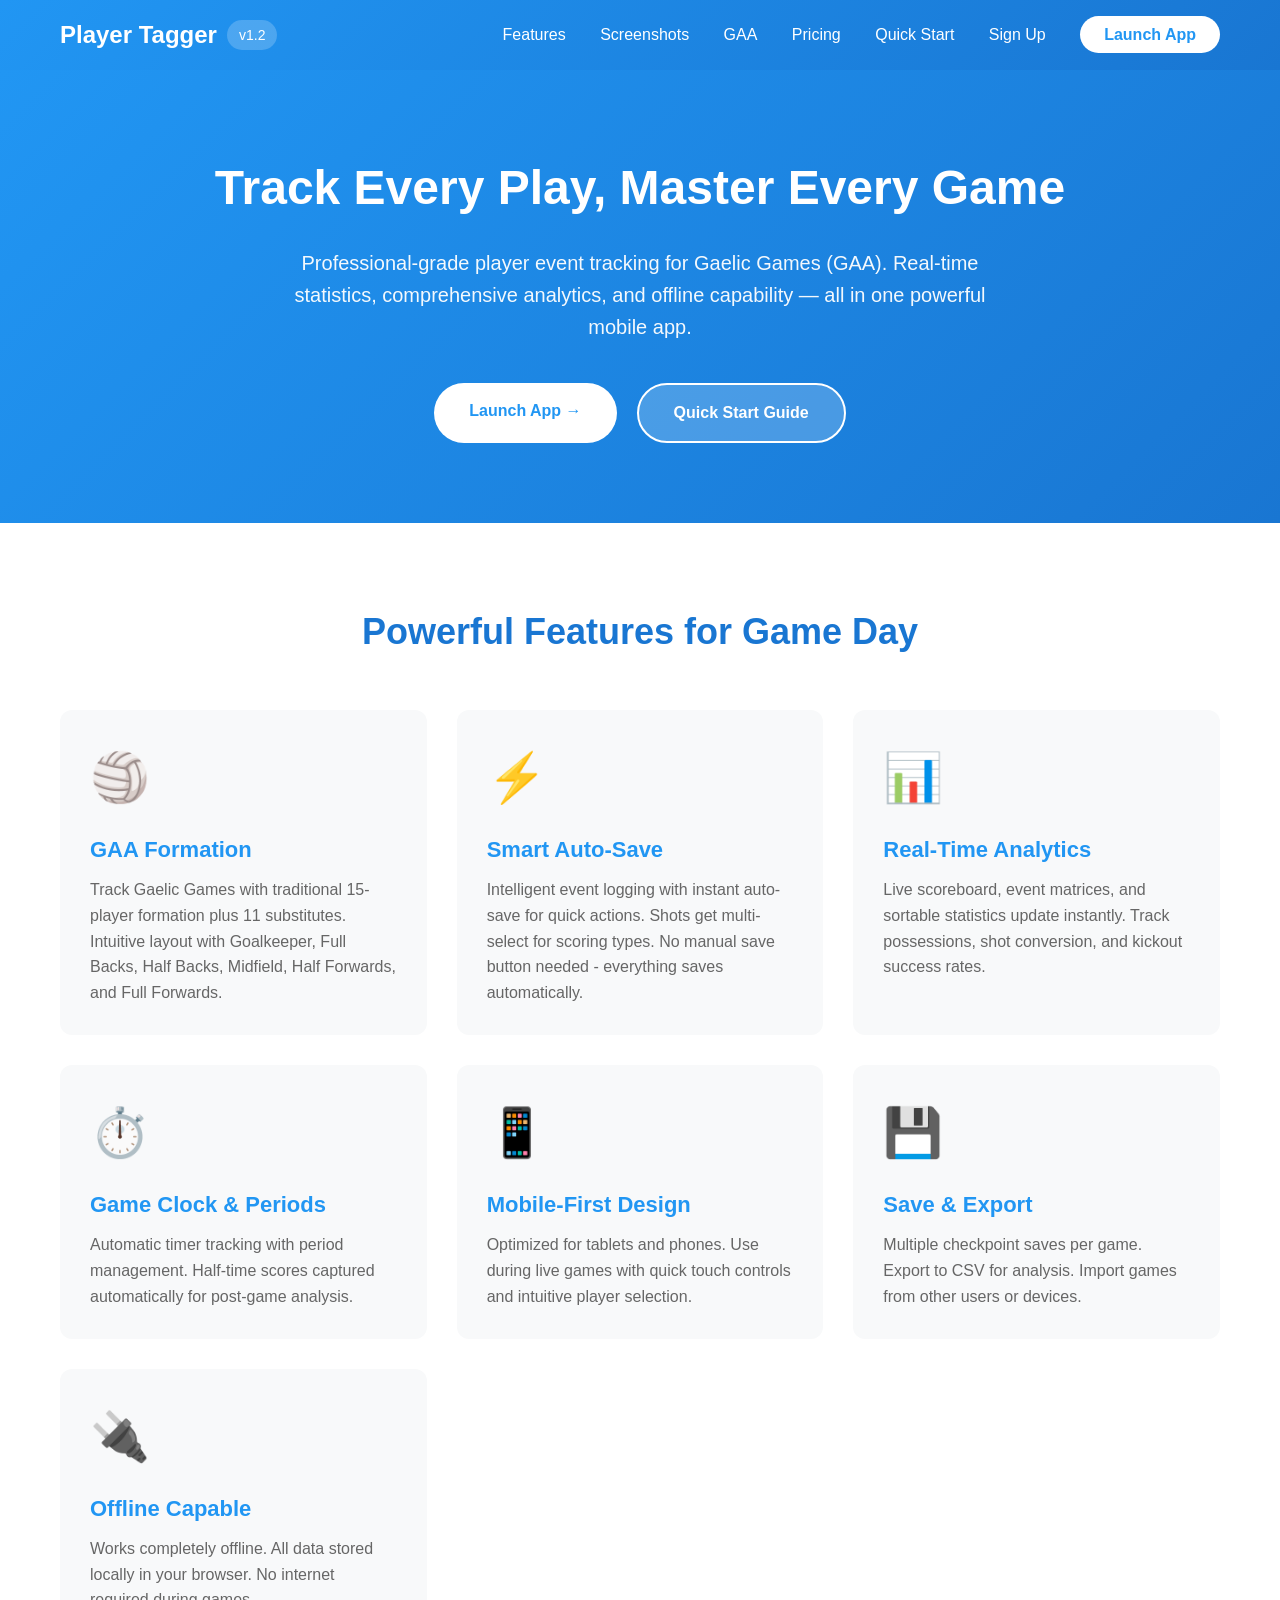
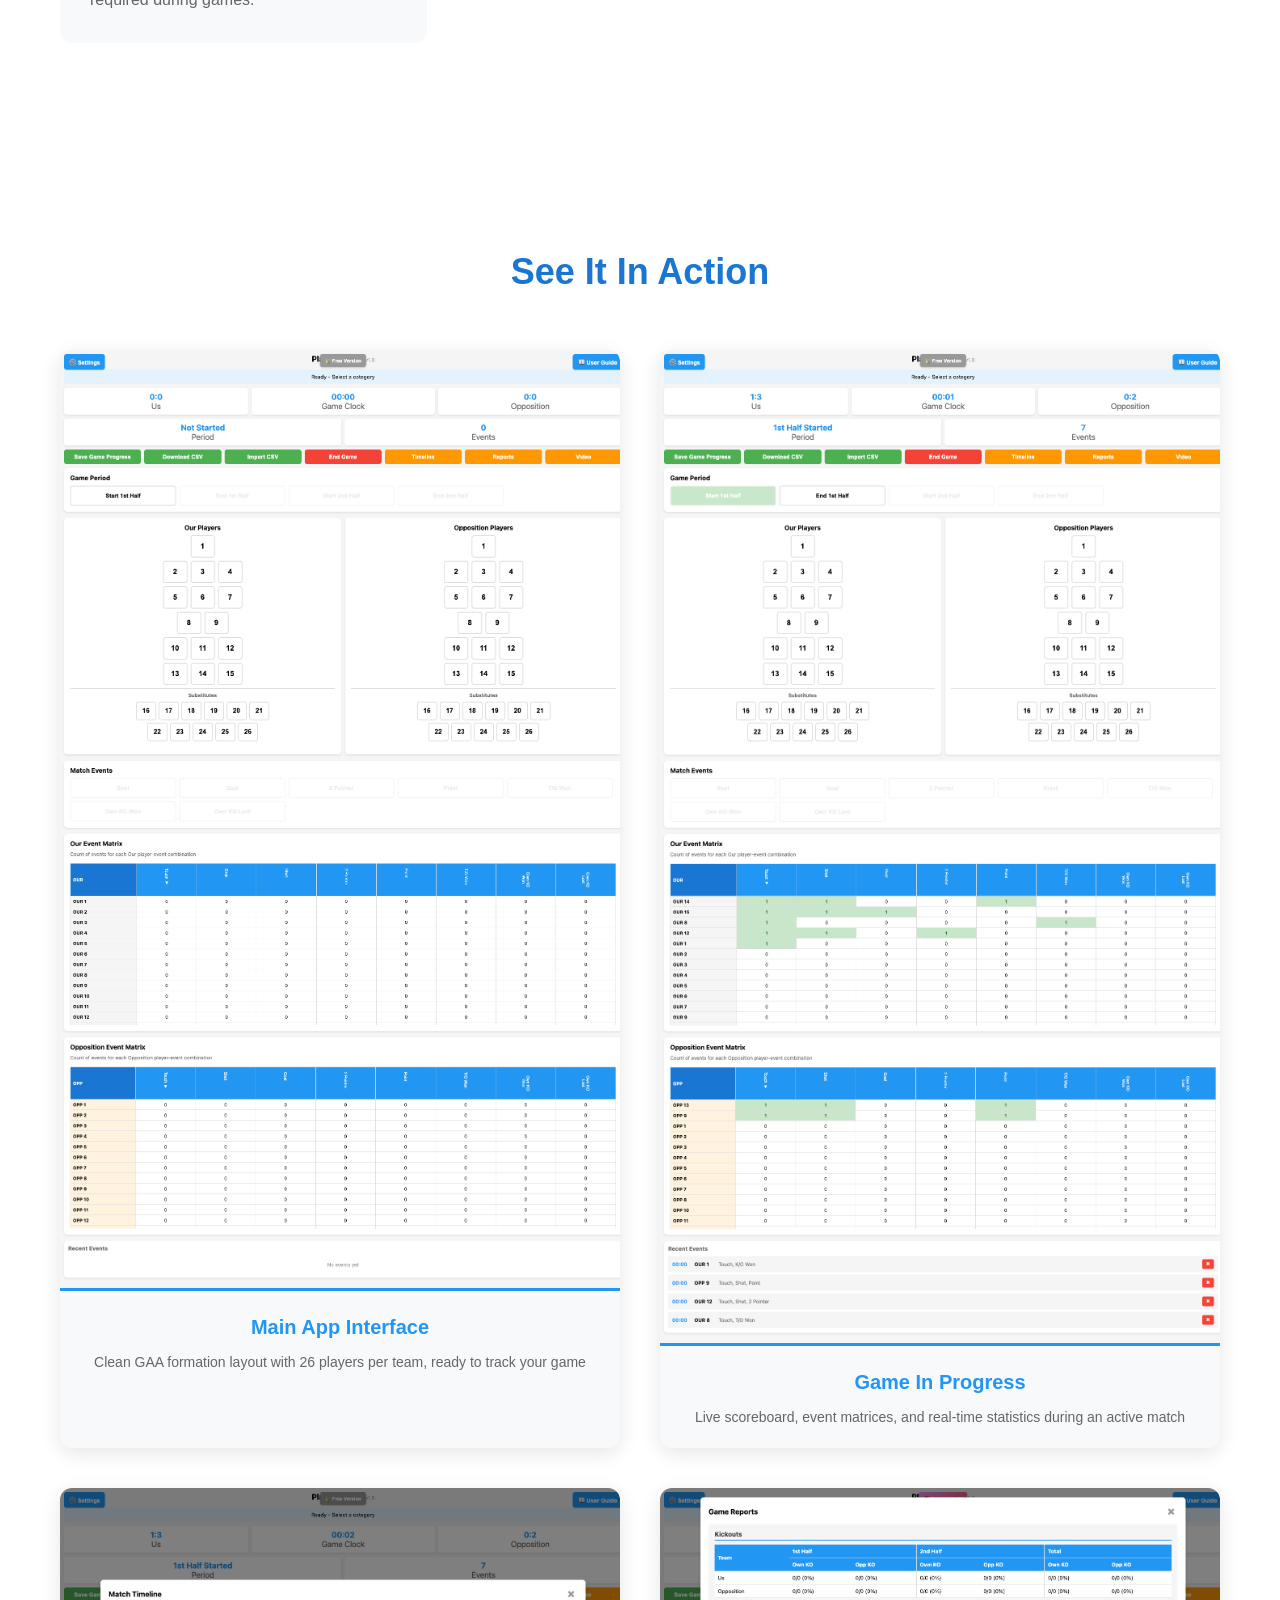
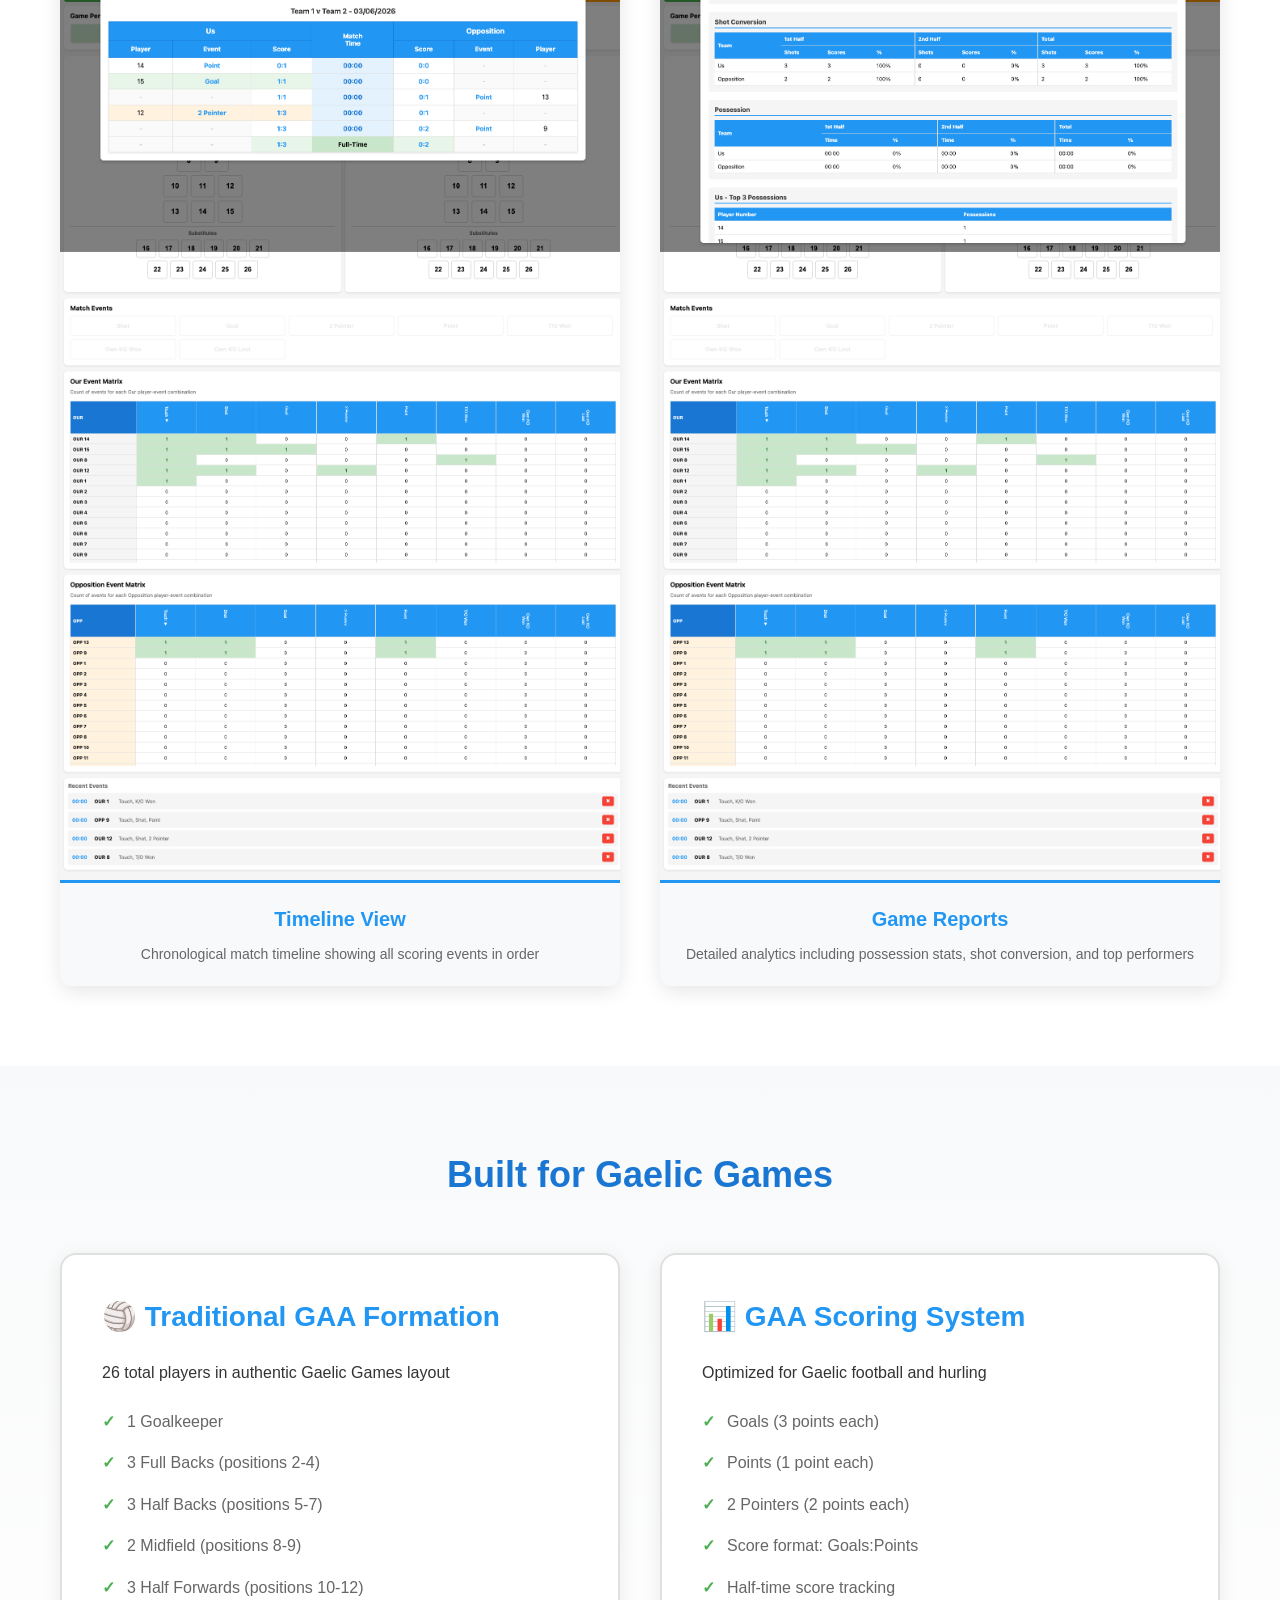
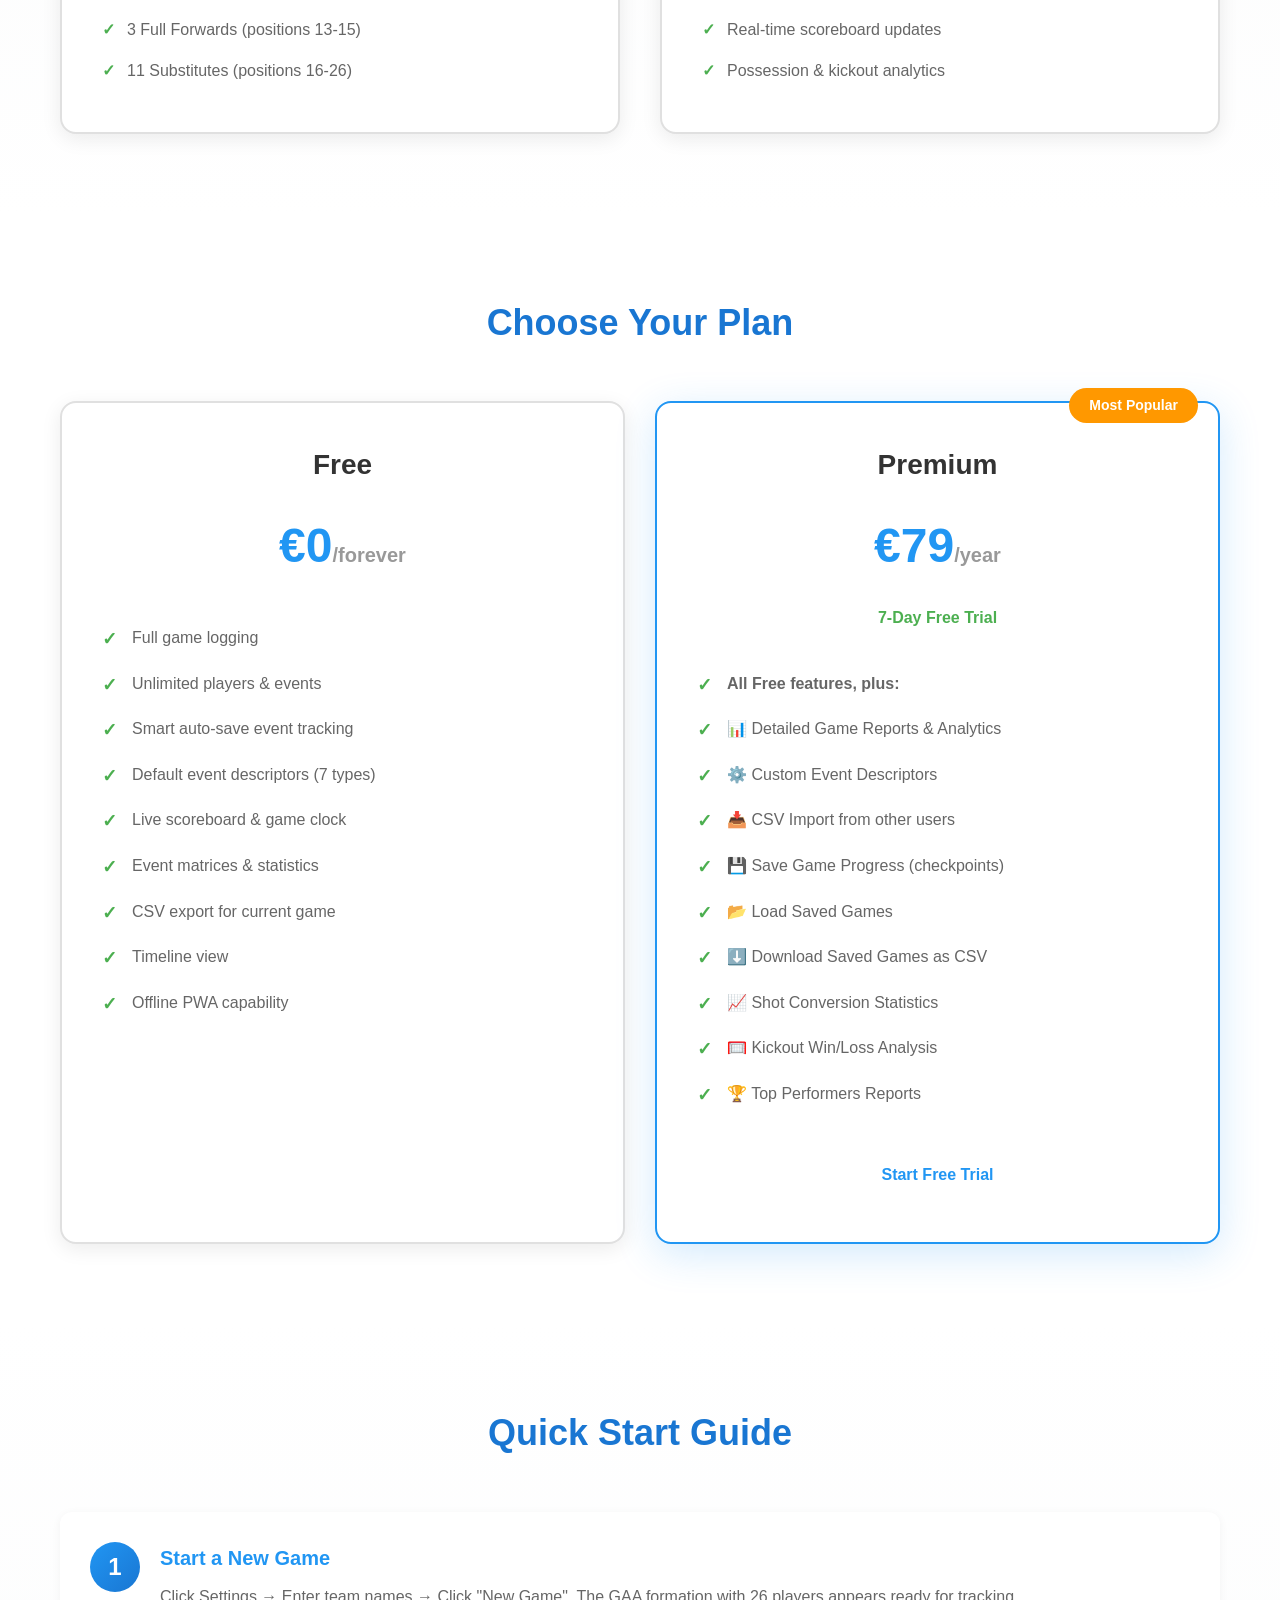
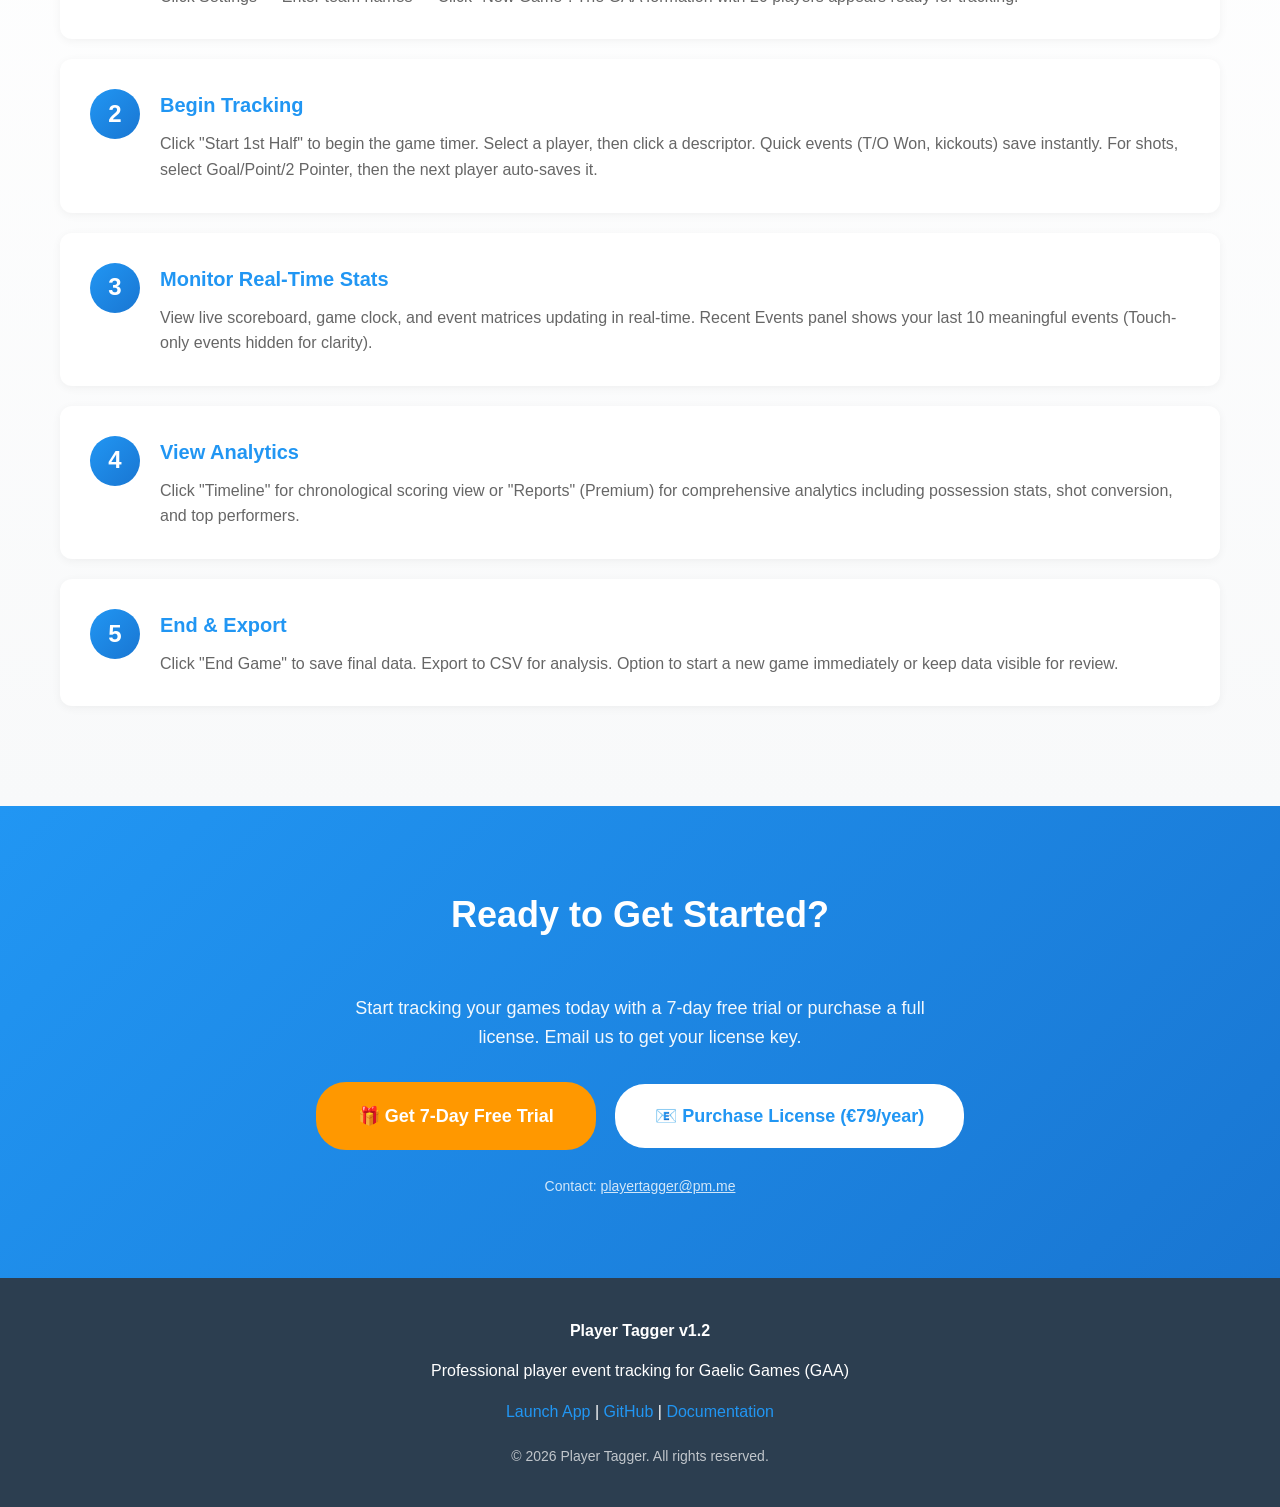
==== commit d75ecd0f: "Restructure: landing page as index.html, app as player-app.html Rename files for better hosting orga" ====
--- a/index.html
+++ b/index.html
@@ -2,12 +2,9 @@
 <html lang="en">
 <head>
     <meta charset="UTF-8">
-    <meta name="viewport" content="width=device-width, initial-scale=1.0, maximum-scale=1.0, user-scalable=no">
-    <meta name="apple-mobile-web-app-capable" content="yes">
-    <meta name="apple-mobile-web-app-status-bar-style" content="black-translucent">
-    <meta name="apple-mobile-web-app-title" content="Player Tagger">
-    <title>Player Tagger</title>
-    <link rel="manifest" href="[data-uri]">
+    <meta name="viewport" content="width=device-width, initial-scale=1.0">
+    <title>Player Tagger - Track Player Events During GAA Games</title>
+    <meta name="description" content="Mobile-friendly web app for tracking player events during Gaelic Games (GAA) matches. Real-time statistics, analytics, and comprehensive game reports.">
     <style>
         * {
             margin: 0;
@@ -16,3817 +13,727 @@
         }
 
         body {
-            font-family: -apple-system, BlinkMacSystemFont, 'Segoe UI', sans-serif;
-            background: #f5f5f5;
-            padding: 10px;
-        }
-
-        .header {
-            position: relative;
-            margin-bottom: 15px;
-        }
-
-        h1 {
-            text-align: center;
-            margin: 0;
-            font-size: 20px;
-        }
-
-        .version {
-            font-size: 12px;
-            color: #999;
-            font-weight: normal;
-        }
-
-        .header-btn {
-            position: absolute;
-            top: 0;
-            background: #2196F3;
+            font-family: -apple-system, BlinkMacSystemFont, 'Segoe UI', 'Roboto', 'Helvetica', 'Arial', sans-serif;
+            line-height: 1.6;
+            color: #333;
+            background: #f8f9fa;
+        }
+
+        .container {
+            max-width: 1200px;
+            margin: 0 auto;
+            padding: 0 20px;
+        }
+
+        /* Header */
+        header {
+            background: linear-gradient(135deg, #2196F3 0%, #1976D2 100%);
             color: white;
-            text-decoration: none;
-            padding: 8px 12px;
-            border-radius: 6px;
-            font-size: 14px;
-            font-weight: bold;
-            display: inline-flex;
-            align-items: center;
-            gap: 4px;
-            border: none;
-            cursor: pointer;
-        }
-
-        .header-btn:hover {
-            background: #1976D2;
-        }
-
-        .header-btn.left {
-            left: 0;
-        }
-
-        .header-btn.right {
-            right: 0;
-        }
-
-        .premium-badge {
-            position: absolute;
-            top: 0;
-            left: 50%;
-            transform: translateX(-50%);
-            background: linear-gradient(135deg, #667eea 0%, #764ba2 100%);
-            color: white;
-            padding: 6px 12px;
-            border-radius: 6px;
-            font-size: 12px;
-            font-weight: bold;
-            cursor: pointer;
-            border: none;
-            box-shadow: 0 2px 4px rgba(0,0,0,0.2);
-        }
-
-        .premium-badge:hover {
-            box-shadow: 0 3px 6px rgba(0,0,0,0.3);
-        }
-
-        .premium-badge.trial {
-            background: linear-gradient(135deg, #f093fb 0%, #f5576c 100%);
-        }
-
-        .premium-badge.free {
-            background: #999;
-        }
-
-        .locked-feature {
-            position: relative;
-            opacity: 0.5;
-            pointer-events: none;
-        }
-
-        .upgrade-overlay {
-            position: absolute;
-            top: 0;
-            left: 0;
-            right: 0;
-            bottom: 0;
-            background: rgba(255, 255, 255, 0.95);
-            display: flex;
-            flex-direction: column;
-            align-items: center;
-            justify-content: center;
-            border-radius: 8px;
-            z-index: 100;
-            pointer-events: all;
-            cursor: pointer;
-        }
-
-        .upgrade-overlay h3 {
-            font-size: 16px;
-            margin-bottom: 8px;
-            color: #667eea;
-        }
-
-        .upgrade-overlay p {
-            font-size: 13px;
-            color: #666;
-            text-align: center;
-            max-width: 80%;
-        }
-
-        .section {
-            background: white;
-            padding: 15px;
-            border-radius: 8px;
-            margin-bottom: 15px;
-            box-shadow: 0 2px 4px rgba(0,0,0,0.1);
-        }
-
-        .section h2 {
-            font-size: 16px;
-            margin-bottom: 10px;
-        }
-
-        .button-grid {
-            display: flex;
-            flex-wrap: wrap;
-            gap: 8px;
-        }
-
-        .button-grid button {
-            flex: 0 1 calc(20% - 8px);
-            min-width: 55px;
-            padding: 15px 5px;
-            font-size: 14px;
-            font-weight: bold;
-            border: 2px solid #ddd;
-            border-radius: 6px;
-            background: white;
-        }
-
-        /* Team panels side by side */
-        .teams-container {
-            display: flex;
-            gap: 10px;
-            margin-bottom: 15px;
-        }
-
-        .team-panel {
-            flex: 1;
-            background: white;
-            padding: 15px;
-            border-radius: 8px;
-            box-shadow: 0 2px 4px rgba(0,0,0,0.1);
-        }
-
-        .team-panel h2 {
-            font-size: 16px;
-            margin-bottom: 10px;
-            text-align: center;
-        }
-
-        /* GAA Formation styles */
-        .formation-container {
-            display: flex;
-            flex-direction: column;
-            gap: 8px;
-            margin-bottom: 12px;
-        }
-
-        .formation-row {
-            display: flex;
-            justify-content: center;
-            gap: 8px;
-        }
-
-        .formation-row button {
-            flex: 0 0 60px;
-            padding: 15px 5px;
-            font-size: 18px;
-            font-weight: bold;
-            border: 2px solid #ddd;
-            border-radius: 6px;
-            background: white;
-        }
-
-        .subs-container {
-            border-top: 2px solid #ddd;
-            padding-top: 8px;
-        }
-
-        .subs-label {
-            text-align: center;
-            font-size: 12px;
-            font-weight: bold;
-            color: #666;
-            margin-bottom: 8px;
-        }
-
-        .subs-row {
-            display: flex;
-            justify-content: center;
-            gap: 6px;
-            margin-bottom: 6px;
-        }
-
-        .subs-row button {
-            flex: 0 0 50px;
-            padding: 12px 4px;
-            font-size: 16px;
-            font-weight: bold;
-            border: 2px solid #ddd;
-            border-radius: 6px;
-            background: white;
-        }
-
-        .category-btn.selected {
-            background: #2196F3;
-            color: white;
-        }
-
-        .descriptor-btn {
-            background: #fff3e0;
-            border-color: #ff9800;
-        }
-
-        .descriptor-btn:disabled {
-            opacity: 0.3;
-        }
-
-        .descriptor-btn.selected {
-            background: #ff9800;
-            color: white;
-        }
-
-        .period-btn {
-            flex: 1 1 calc(50% - 8px);
-            padding: 12px;
-            font-size: 13px;
-            font-weight: bold;
-            border: 2px solid #ddd;
-            border-radius: 6px;
-            background: white;
-        }
-
-        .period-btn.active {
-            background: #4CAF50;
-            color: white;
-        }
-
-        .period-btn:disabled {
-            opacity: 0.3;
-            cursor: not-allowed;
-        }
-
-        #status {
-            text-align: center;
-            padding: 10px;
-            background: #e3f2fd;
-            border-radius: 6px;
-            margin-bottom: 10px;
-            font-size: 13px;
-        }
-
-        .controls {
-            display: flex;
-            gap: 8px;
-            margin-bottom: 10px;
-        }
-
-        .control-btn {
-            flex: 1;
-            padding: 10px;
-            font-size: 14px;
-            border: none;
-            border-radius: 6px;
-            font-weight: bold;
-            color: white;
-        }
-
-        .control-btn.primary {
-            background: #4CAF50;
-        }
-
-        .control-btn.danger {
-            background: #f44336;
-        }
-
-        .control-btn.warning {
-            background: #ff9800;
-        }
-
-        .stats {
-            display: flex;
-            gap: 8px;
-            margin-bottom: 10px;
-        }
-
-        .stat-box {
-            flex: 1;
-            background: white;
-            padding: 10px;
-            border-radius: 6px;
-            text-align: center;
-            box-shadow: 0 2px 4px rgba(0,0,0,0.1);
-        }
-
-        .stat-value {
-            font-size: 20px;
-            font-weight: bold;
-            color: #2196F3;
-        }
-
-        .stat-label {
-            font-size: 20px;
-            color: #666;
-        }
-
-        /* Matrix styles */
-        .matrix-container {
-            overflow: auto;
-            margin-top: 15px;
-            max-height: 400px;
-        }
-
-        .matrix-table {
-            border-collapse: collapse;
-            width: 100%;
-            font-size: 11px;
-        }
-
-        .matrix-table th,
-        .matrix-table td {
-            border: 1px solid #ddd;
-            padding: 6px;
-            text-align: center;
-            min-width: 50px;
-        }
-
-        .matrix-table th {
-            background-color: #2196F3;
-            color: white;
-            font-weight: bold;
-            position: sticky;
-            top: 0;
-            z-index: 10;
-        }
-
-        .matrix-table th.category-header {
-            background-color: #1976D2;
-            text-align: left;
-            position: sticky;
-            left: 0;
-            z-index: 11;
-        }
-
-        .matrix-table th.descriptor-header {
-            writing-mode: vertical-rl;
-            text-orientation: mixed;
-            padding: 10px 6px;
-            height: 80px;
-            font-size: 10px;
-        }
-
-        .matrix-table td.category-cell {
-            background-color: #f5f5f5;
-            font-weight: bold;
-            text-align: left;
-            position: sticky;
-            left: 0;
-            z-index: 5;
-            font-size: 11px;
-        }
-
-        .matrix-table td.count-cell {
-            cursor: pointer;
-            transition: background-color 0.2s;
-        }
-
-        .matrix-table td.count-cell:hover {
-            background-color: #e3f2fd;
-        }
-
-        .matrix-table td.count-cell.has-events {
-            background-color: #c8e6c9;
-            font-weight: bold;
-            color: #2e7d32;
-        }
-
-        .matrix-table tr.opp-row td.category-cell {
-            background-color: #fff3e0;
-        }
-
-        .sort-btn {
-            background: none;
-            border: none;
-            color: white;
-            cursor: pointer;
-            padding: 2px;
-            margin: 0;
-            font-size: 10px;
-            display: block;
-            width: 100%;
-        }
-
-        .sort-btn:hover {
-            background: rgba(255,255,255,0.2);
-        }
-
-        .sort-btn.active-asc::after {
-            content: ' ▲';
-        }
-
-        .sort-btn.active-desc::after {
-            content: ' ▼';
-        }
-
-        /* Modal styles */
-        .modal {
-            display: none;
-            position: fixed;
-            top: 0;
-            left: 0;
-            width: 100%;
-            height: 100%;
-            background: rgba(0,0,0,0.5);
-            z-index: 1000;
-            align-items: center;
-            justify-content: center;
-        }
-
-        .modal.active {
-            display: flex;
-        }
-
-        .modal-content {
-            background: white;
-            padding: 20px;
-            border-radius: 8px;
-            max-width: 450px;
-            width: 90%;
-            max-height: 90vh;
-            overflow-y: auto;
-            box-shadow: 0 4px 6px rgba(0,0,0,0.2);
-        }
-
-        .modal-content h2 {
-            margin-bottom: 15px;
-            font-size: 18px;
-        }
-
-        .modal-content h3 {
-            font-size: 15px;
-            font-weight: bold;
-            margin: 0 0 10px 0;
-            color: #333;
-            border-bottom: 2px solid #2196F3;
-            padding-bottom: 5px;
-        }
-
-        .timeline-modal {
-            max-width: 95%;
-            max-height: 95vh;
-            width: 1200px;
-        }
-
-        .modal-header {
+            padding: 1rem 0;
+            box-shadow: 0 2px 10px rgba(0,0,0,0.1);
+        }
+
+        header .container {
             display: flex;
             justify-content: space-between;
             align-items: center;
+        }
+
+        .logo {
+            font-size: 24px;
+            font-weight: bold;
+            display: flex;
+            align-items: center;
+            gap: 10px;
+        }
+
+        .version-badge {
+            background: rgba(255,255,255,0.2);
+            padding: 4px 12px;
+            border-radius: 20px;
+            font-size: 14px;
+            font-weight: normal;
+        }
+
+        nav a {
+            color: white;
+            text-decoration: none;
+            margin-left: 30px;
+            font-weight: 500;
+            transition: opacity 0.3s;
+        }
+
+        nav a:hover {
+            opacity: 0.8;
+        }
+
+        .launch-btn {
+            background: white;
+            color: #2196F3;
+            padding: 10px 24px;
+            border-radius: 25px;
+            font-weight: bold;
+            margin-left: 30px;
+            transition: transform 0.2s;
+        }
+
+        .launch-btn:hover {
+            transform: scale(1.05);
+        }
+
+        /* Hero Section */
+        .hero {
+            background: linear-gradient(135deg, #2196F3 0%, #1976D2 100%);
+            color: white;
+            padding: 80px 0;
+            text-align: center;
+        }
+
+        .hero h1 {
+            font-size: 48px;
+            margin-bottom: 20px;
+            font-weight: 700;
+        }
+
+        .hero p {
+            font-size: 20px;
+            margin-bottom: 40px;
+            opacity: 0.95;
+            max-width: 700px;
+            margin-left: auto;
+            margin-right: auto;
+        }
+
+        .cta-buttons {
+            display: flex;
+            gap: 20px;
+            justify-content: center;
+            flex-wrap: wrap;
+        }
+
+        .btn {
+            padding: 15px 35px;
+            border-radius: 30px;
+            text-decoration: none;
+            font-weight: bold;
+            font-size: 16px;
+            transition: all 0.3s;
+            display: inline-block;
+        }
+
+        .btn-primary {
+            background: white;
+            color: #2196F3;
+        }
+
+        .btn-primary:hover {
+            transform: translateY(-2px);
+            box-shadow: 0 10px 25px rgba(0,0,0,0.2);
+        }
+
+        .btn-secondary {
+            background: rgba(255,255,255,0.2);
+            color: white;
+            border: 2px solid white;
+        }
+
+        .btn-secondary:hover {
+            background: white;
+            color: #2196F3;
+        }
+
+        /* Features Section */
+        .features {
+            padding: 80px 0;
+            background: white;
+        }
+
+        .section-title {
+            text-align: center;
+            font-size: 36px;
+            margin-bottom: 50px;
+            color: #1976D2;
+        }
+
+        .features-grid {
+            display: grid;
+            grid-template-columns: repeat(auto-fit, minmax(300px, 1fr));
+            gap: 30px;
+            margin-bottom: 40px;
+        }
+
+        .feature-card {
+            background: #f8f9fa;
+            padding: 30px;
+            border-radius: 12px;
+            transition: transform 0.3s, box-shadow 0.3s;
+        }
+
+        .feature-card:hover {
+            transform: translateY(-5px);
+            box-shadow: 0 10px 30px rgba(0,0,0,0.1);
+        }
+
+        .feature-icon {
+            font-size: 48px;
             margin-bottom: 15px;
         }
 
-        .modal-header h2 {
-            margin: 0;
-        }
-
-        .modal-close {
-            background: none;
-            border: none;
-            font-size: 32px;
+        .feature-card h3 {
+            font-size: 22px;
+            margin-bottom: 10px;
+            color: #2196F3;
+        }
+
+        .feature-card p {
+            color: #666;
+        }
+
+        /* Sports Section */
+        .sports {
+            padding: 80px 0;
+            background: linear-gradient(to bottom, #f8f9fa 0%, white 100%);
+        }
+
+        .sports-grid {
+            display: grid;
+            grid-template-columns: repeat(auto-fit, minmax(350px, 1fr));
+            gap: 40px;
+            margin-top: 40px;
+        }
+
+        .sport-card {
+            background: white;
+            padding: 40px;
+            border-radius: 16px;
+            box-shadow: 0 5px 20px rgba(0,0,0,0.08);
+            border: 2px solid #e0e0e0;
+            transition: border-color 0.3s;
+        }
+
+        .sport-card:hover {
+            border-color: #2196F3;
+        }
+
+        .sport-card h3 {
+            font-size: 28px;
+            margin-bottom: 20px;
+            color: #2196F3;
+        }
+
+        .sport-details {
+            list-style: none;
+            margin-top: 15px;
+        }
+
+        .sport-details li {
+            padding: 8px 0;
+            color: #666;
+            padding-left: 25px;
+            position: relative;
+        }
+
+        .sport-details li:before {
+            content: "✓";
+            position: absolute;
+            left: 0;
+            color: #4CAF50;
             font-weight: bold;
-            color: #999;
-            cursor: pointer;
-            padding: 0;
-            width: 32px;
-            height: 32px;
-            line-height: 32px;
+        }
+
+        /* Pricing Section */
+        .pricing {
+            padding: 80px 0;
+            background: white;
+        }
+
+        .pricing-grid {
+            display: grid;
+            grid-template-columns: repeat(auto-fit, minmax(300px, 1fr));
+            gap: 30px;
+            margin-top: 40px;
+        }
+
+        .pricing-card {
+            background: white;
+            padding: 40px;
+            border-radius: 16px;
+            box-shadow: 0 5px 20px rgba(0,0,0,0.08);
+            border: 2px solid #e0e0e0;
             text-align: center;
-            border-radius: 4px;
-            transition: background 0.2s;
-        }
-
-        .modal-close:hover {
-            background: #f5f5f5;
-            color: #333;
-        }
-
-        .form-group {
-            margin-bottom: 15px;
-        }
-
-        .form-group label {
-            display: block;
-            margin-bottom: 5px;
+        }
+
+        .pricing-card.premium {
+            border-color: #2196F3;
+            box-shadow: 0 10px 40px rgba(33, 150, 243, 0.2);
+            position: relative;
+        }
+
+        .popular-badge {
+            position: absolute;
+            top: -15px;
+            right: 20px;
+            background: #FF9800;
+            color: white;
+            padding: 6px 20px;
+            border-radius: 20px;
             font-size: 14px;
             font-weight: bold;
         }
 
-        .form-group input {
-            width: 100%;
-            padding: 10px;
-            border: 2px solid #ddd;
-            border-radius: 6px;
-            font-size: 14px;
-        }
-
-        .game-name-display {
-            background: #e3f2fd;
-            padding: 10px;
-            border-radius: 6px;
+        .pricing-card h3 {
+            font-size: 28px;
             margin-bottom: 15px;
-            font-size: 14px;
-            text-align: center;
+            color: #333;
+        }
+
+        .price {
+            font-size: 48px;
             font-weight: bold;
-        }
-
-        .modal-buttons {
+            color: #2196F3;
+            margin: 20px 0;
+        }
+
+        .price span {
+            font-size: 20px;
+            color: #999;
+        }
+
+        .features-list {
+            list-style: none;
+            margin: 30px 0;
+            text-align: left;
+        }
+
+        .features-list li {
+            padding: 10px 0;
+            color: #666;
+            padding-left: 30px;
+            position: relative;
+        }
+
+        .features-list li:before {
+            content: "✓";
+            position: absolute;
+            left: 0;
+            color: #4CAF50;
+            font-weight: bold;
+            font-size: 18px;
+        }
+
+        /* User Guide Section */
+        .guide {
+            padding: 80px 0;
+            background: linear-gradient(to bottom, white 0%, #f8f9fa 100%);
+        }
+
+        .guide-steps {
+            margin-top: 40px;
+        }
+
+        .step {
+            background: white;
+            padding: 30px;
+            margin-bottom: 20px;
+            border-radius: 12px;
+            box-shadow: 0 2px 10px rgba(0,0,0,0.05);
             display: flex;
-            gap: 8px;
-        }
-
-        .modal-btn {
-            flex: 1;
-            padding: 10px;
-            font-size: 14px;
-            border: none;
-            border-radius: 6px;
-            font-weight: bold;
+            align-items: flex-start;
+            gap: 20px;
+        }
+
+        .step-number {
+            background: linear-gradient(135deg, #2196F3 0%, #1976D2 100%);
             color: white;
-            cursor: pointer;
-        }
-
-        .modal-btn.primary {
-            background: #4CAF50;
-        }
-
-        .modal-btn.secondary {
-            background: #999;
-        }
-
-        .saved-games-list {
-            max-height: 150px;
-            overflow-y: auto;
-            margin-bottom: 15px;
-            background: #f5f5f5;
-            border-radius: 6px;
-            padding: 10px;
-        }
-
-        .saved-game-item {
-            padding: 8px;
-            background: white;
-            margin-bottom: 8px;
-            border-radius: 4px;
+            width: 50px;
+            height: 50px;
+            border-radius: 50%;
             display: flex;
-            justify-content: space-between;
             align-items: center;
-            font-size: 12px;
-        }
-
-        .saved-game-item:last-child {
-            margin-bottom: 0;
-        }
-
-        .saved-game-info {
-            flex: 1;
-        }
-
-        .save-actions {
-            display: flex;
-            gap: 4px;
-        }
-
-        .load-save-btn {
-            background: #4CAF50;
-            color: white;
-            border: none;
-            padding: 4px 8px;
-            border-radius: 4px;
-            font-size: 11px;
-            cursor: pointer;
-        }
-
-        .download-save-btn {
-            background: #2196F3;
-            color: white;
-            border: none;
-            padding: 4px 8px;
-            border-radius: 4px;
-            font-size: 11px;
-            cursor: pointer;
-        }
-
-        .delete-save-btn {
-            background: #f44336;
-            color: white;
-            border: none;
-            padding: 4px 8px;
-            border-radius: 4px;
-            font-size: 11px;
-            cursor: pointer;
-        }
-
-        .no-saves {
-            text-align: center;
-            color: #999;
-            font-size: 12px;
-        }
-
-        .descriptors-manager {
-            background: #f5f5f5;
-            border-radius: 6px;
-            padding: 10px;
-        }
-
-        .descriptors-list {
-            max-height: 120px;
-            overflow-y: auto;
-            margin-bottom: 10px;
-        }
-
-        .descriptor-item {
-            background: white;
-            padding: 8px;
-            margin-bottom: 6px;
-            border-radius: 4px;
-            display: flex;
-            justify-content: space-between;
-            align-items: center;
-            font-size: 13px;
-        }
-
-        .descriptor-item:last-child {
-            margin-bottom: 0;
-        }
-
-        .descriptor-lock-message {
-            background: #fff3e0;
-            color: #e65100;
-            padding: 8px;
-            border-radius: 4px;
-            font-size: 12px;
-            font-weight: bold;
-            text-align: center;
-            margin-bottom: 8px;
-        }
-
-        .delete-descriptor-btn {
-            background: #f44336;
-            color: white;
-            border: none;
-            padding: 2px 8px;
-            border-radius: 4px;
-            font-size: 16px;
-            font-weight: bold;
-            cursor: pointer;
-            line-height: 1;
-        }
-
-        .delete-descriptor-btn:disabled {
-            opacity: 0.3;
-            cursor: not-allowed;
-        }
-
-        .add-descriptor-row {
-            display: flex;
-            gap: 6px;
-            margin-bottom: 8px;
-        }
-
-        .add-descriptor-row input {
-            flex: 1;
-            padding: 8px;
-            border: 2px solid #ddd;
-            border-radius: 4px;
-            font-size: 13px;
-        }
-
-        .add-descriptor-btn {
-            background: #4CAF50;
-            color: white;
-            border: none;
-            padding: 8px 16px;
-            border-radius: 4px;
-            font-size: 13px;
-            font-weight: bold;
-            cursor: pointer;
-        }
-
-        .add-descriptor-btn:disabled {
-            opacity: 0.5;
-            cursor: not-allowed;
-        }
-
-        .reset-descriptors-btn {
-            width: 100%;
-            background: #ff9800;
-            color: white;
-            border: none;
-            padding: 8px;
-            border-radius: 4px;
-            font-size: 12px;
-            font-weight: bold;
-            cursor: pointer;
-        }
-
-        .reset-descriptors-btn:disabled {
-            opacity: 0.5;
-            cursor: not-allowed;
-        }
-
-        .add-descriptor-row input:disabled {
-            opacity: 0.5;
-            cursor: not-allowed;
-            background: #f5f5f5;
-        }
-
-        .recent-events {
-            background: white;
-            padding: 10px;
-            border-radius: 8px;
-            margin-bottom: 15px;
-            box-shadow: 0 2px 4px rgba(0,0,0,0.1);
-        }
-
-        .recent-events h3 {
-            font-size: 14px;
-            margin: 0 0 10px 0;
-            color: #666;
-        }
-
-        .recent-events-list {
-            display: flex;
-            flex-direction: column;
-            gap: 6px;
-            max-height: 180px;
-            overflow-y: auto;
-        }
-
-        .recent-event-item {
-            display: flex;
-            justify-content: space-between;
-            align-items: center;
-            padding: 8px 10px;
-            background: #f5f5f5;
-            border-radius: 4px;
-            font-size: 12px;
-        }
-
-        .recent-event-info {
-            flex: 1;
-            display: flex;
-            gap: 10px;
-            align-items: center;
-        }
-
-        .recent-event-time {
-            font-weight: bold;
-            color: #2196F3;
-            min-width: 45px;
-        }
-
-        .recent-event-player {
-            font-weight: bold;
-            min-width: 50px;
-        }
-
-        .recent-event-desc {
-            color: #666;
-        }
-
-        .delete-event-btn {
-            background: #f44336;
-            color: white;
-            border: none;
-            padding: 4px 10px;
-            border-radius: 4px;
-            font-size: 16px;
-            font-weight: bold;
-            cursor: pointer;
-            line-height: 1;
-            min-width: 28px;
-        }
-
-        .delete-event-btn:hover {
-            background: #d32f2f;
-        }
-
-        .no-recent-events {
-            text-align: center;
-            padding: 15px;
-            color: #999;
-            font-size: 12px;
-        }
-
-        .report-section {
-            margin-bottom: 20px;
-            padding: 15px;
-            background: #f5f5f5;
-            border-radius: 6px;
-        }
-
-        .report-section h3 {
-            margin: 0 0 10px 0;
-            font-size: 16px;
-            color: #333;
-        }
-
-        .report-table {
-            width: 100%;
-            border-collapse: collapse;
-            margin-top: 10px;
-            background: white;
-        }
-
-        .report-table th,
-        .report-table td {
-            padding: 8px;
-            text-align: left;
-            border-bottom: 1px solid #ddd;
-            font-size: 13px;
-        }
-
-        .report-table th {
-            background: #2196F3;
-            color: white;
-            font-weight: bold;
-        }
-
-        .report-stat {
-            display: flex;
-            justify-content: space-between;
-            padding: 8px;
-            background: white;
-            margin-bottom: 6px;
-            border-radius: 4px;
-            font-size: 14px;
-        }
-
-        .report-stat strong {
-            color: #2196F3;
-        }
-
-        .license-info {
-            background: #e8f5e9;
-            padding: 12px;
-            border-radius: 6px;
-            margin-bottom: 15px;
-            font-size: 13px;
-        }
-
-        .license-info.trial {
-            background: #fff3e0;
-        }
-
-        .license-info.expired {
-            background: #ffebee;
-        }
-
-        .license-key-input {
-            width: 100%;
-            padding: 12px;
-            border: 2px solid #ddd;
-            border-radius: 6px;
-            font-size: 16px;
-            font-family: monospace;
-            text-transform: uppercase;
-            letter-spacing: 2px;
-            text-align: center;
-            margin-bottom: 10px;
-        }
-
-        .trial-info {
-            background: #e3f2fd;
-            padding: 12px;
-            border-radius: 6px;
-            margin-top: 15px;
-            text-align: center;
-        }
-
-        .trial-info strong {
-            color: #1976D2;
-        }
-
-        .price-info {
-            background: #f5f5f5;
-            padding: 15px;
-            border-radius: 6px;
-            margin: 15px 0;
-            text-align: center;
-        }
-
-        .price-info .price {
+            justify-content: center;
             font-size: 24px;
             font-weight: bold;
-            color: #667eea;
-            margin: 10px 0;
-        }
-
-        .feature-list {
-            text-align: left;
-            margin: 15px 0;
-            padding: 0 20px;
-        }
-
-        .feature-list li {
-            margin: 8px 0;
+            flex-shrink: 0;
+        }
+
+        .step-content h3 {
+            font-size: 20px;
+            margin-bottom: 10px;
+            color: #2196F3;
+        }
+
+        .step-content p {
+            color: #666;
+        }
+
+        /* Screenshots Section */
+        .screenshots {
+            padding: 80px 0;
+            background: white;
+        }
+
+        .screenshots-grid {
+            display: grid;
+            grid-template-columns: repeat(auto-fit, minmax(500px, 1fr));
+            gap: 40px;
+            margin-top: 40px;
+        }
+
+        .screenshot-card {
+            background: #f8f9fa;
+            border-radius: 12px;
+            overflow: hidden;
+            box-shadow: 0 5px 20px rgba(0,0,0,0.1);
+            transition: transform 0.3s, box-shadow 0.3s;
+        }
+
+        .screenshot-card:hover {
+            transform: translateY(-5px);
+            box-shadow: 0 10px 30px rgba(0,0,0,0.15);
+        }
+
+        .screenshot-card img {
+            width: 100%;
+            height: auto;
+            display: block;
+            border-bottom: 3px solid #2196F3;
+        }
+
+        .screenshot-title {
+            padding: 20px;
+            text-align: center;
+        }
+
+        .screenshot-title h3 {
+            font-size: 20px;
+            color: #2196F3;
+            margin-bottom: 8px;
+        }
+
+        .screenshot-title p {
             font-size: 14px;
-        }
-
-        .feature-list li::before {
-            content: "✓ ";
-            color: #4CAF50;
-            font-weight: bold;
-            margin-right: 5px;
+            color: #666;
+        }
+
+        /* Footer */
+        footer {
+            background: #2c3e50;
+            color: white;
+            padding: 40px 0;
+            text-align: center;
+        }
+
+        footer a {
+            color: #2196F3;
+            text-decoration: none;
+        }
+
+        footer a:hover {
+            text-decoration: underline;
+        }
+
+        /* Responsive */
+        @media (max-width: 768px) {
+            .hero h1 {
+                font-size: 36px;
+            }
+
+            .hero p {
+                font-size: 18px;
+            }
+
+            nav {
+                display: none;
+            }
+
+            .features-grid,
+            .screenshots-grid,
+            .sports-grid,
+            .pricing-grid {
+                grid-template-columns: 1fr;
+            }
+
+            .step {
+                flex-direction: column;
+            }
         }
     </style>
 </head>
 <body>
-    <div class="header">
-        <button onclick="openNewGameModal()" class="header-btn left">
-            ⚙️ Settings
-        </button>
-        <button onclick="openLicenseModal()" class="premium-badge" id="premiumBadge">
-            ⭐ Premium
-        </button>
-        <h1>Player Tagger <span class="version">v1.0</span></h1>
-        <a href="guide.html" target="_blank" class="header-btn right">
-            📖 User Guide
-        </a>
-    </div>
-
-    <div id="status">Ready - Select a category</div>
-
-    <div class="stats">
-        <div class="stat-box">
-            <div class="stat-value" id="ckScore">0:0</div>
-            <div id="ckHalfTime" style="font-size: 12px; color: #666; margin-top: 4px; display: none;"></div>
-            <div class="stat-label">Us</div>
-        </div>
-        <div class="stat-box">
-            <div class="stat-value" id="gameClock">00:00</div>
-            <div class="stat-label">Game Clock</div>
-        </div>
-        <div class="stat-box">
-            <div class="stat-value" id="oppScore">0:0</div>
-            <div id="oppHalfTime" style="font-size: 12px; color: #666; margin-top: 4px; display: none;"></div>
-            <div class="stat-label">Opposition</div>
-        </div>
-    </div>
-    <div class="stats">
-        <div class="stat-box">
-            <div class="stat-value" id="currentPeriod">Not Started</div>
-            <div class="stat-label">Period</div>
-        </div>
-        <div class="stat-box">
-            <div class="stat-value" id="eventCount">0</div>
-            <div class="stat-label">Events</div>
-        </div>
-    </div>
-
-    <div class="controls">
-        <button class="control-btn primary" onclick="saveProgress()">Save Game Progress</button>
-        <button class="control-btn primary" onclick="downloadCSV()">Download CSV</button>
-        <button class="control-btn primary" onclick="document.getElementById('csvImport').click()">Import CSV</button>
-        <button class="control-btn danger" onclick="endGame()">End Game</button>
-        <button class="control-btn warning" onclick="openTimeline()">Timeline</button>
-        <button class="control-btn warning" onclick="openReportsModal()">Reports</button>
-        <button class="control-btn warning" onclick="openVideoModal()">Video</button>
-    </div>
-
-    <input type="file" id="csvImport" accept=".csv" style="display: none;" onchange="importCSV(event)">
-
-    <div class="section">
-        <h2>Game Period</h2>
-        <div class="button-grid">
-            <button class="period-btn" onclick="setPeriod(this, '1st Half Started')">Start 1st Half</button>
-            <button class="period-btn" onclick="setPeriod(this, '1st Half Ended')">End 1st Half</button>
-            <button class="period-btn" onclick="setPeriod(this, '2nd Half Started')">Start 2nd Half</button>
-            <button class="period-btn" onclick="setPeriod(this, '2nd Half Ended')">End 2nd Half</button>
-        </div>
-    </div>
-
-    <div class="teams-container">
-        <div class="team-panel">
-            <h2>Our Players</h2>
-            <div id="ckGrid"></div>
-        </div>
-
-        <div class="team-panel">
-            <h2>Opposition Players</h2>
-            <div id="oppGrid"></div>
-        </div>
-    </div>
-
-    <div class="section">
-        <h2>Match Events</h2>
-        <div class="button-grid" id="descGrid"></div>
-    </div>
-
-    <div class="section">
-        <h2>Our Event Matrix</h2>
-        <p style="font-size: 12px; color: #666; margin-bottom: 10px;">
-            Count of events for each Our player-event combination
-        </p>
-        <div class="matrix-container">
-            <table class="matrix-table" id="ckMatrix">
-                <thead>
-                    <tr>
-                        <th class="category-header">OUR</th>
-                    </tr>
-                </thead>
-                <tbody id="ckMatrixBody">
-                </tbody>
-            </table>
-        </div>
-    </div>
-
-    <div class="section">
-        <h2>Opposition Event Matrix</h2>
-        <p style="font-size: 12px; color: #666; margin-bottom: 10px;">
-            Count of events for each Opposition player-event combination
-        </p>
-        <div class="matrix-container">
-            <table class="matrix-table" id="oppMatrix">
-                <thead>
-                    <tr>
-                        <th class="category-header">OPP</th>
-                    </tr>
-                </thead>
-                <tbody id="oppMatrixBody">
-                </tbody>
-            </table>
-        </div>
-    </div>
-
-    <div class="recent-events">
-        <h3>Recent Events</h3>
-        <div class="recent-events-list" id="recentEventsList">
-            <div class="no-recent-events">No events yet</div>
-        </div>
-    </div>
-
-    <!-- License Modal -->
-    <div id="licenseModal" class="modal">
-        <div class="modal-content">
-            <div class="modal-header">
-                <h2>🔑 Premium License</h2>
-                <button class="modal-close" onclick="closeLicenseModal()">&times;</button>
+    <!-- Header -->
+    <header>
+        <div class="container">
+            <div class="logo">
+                Player Tagger
+                <span class="version-badge">v1.2</span>
             </div>
-
-            <div id="licenseStatusDiv"></div>
-
-            <div class="price-info">
-                <h3>Unlock Premium Features</h3>
-                <div class="price">€79 / year</div>
-                <p>One license, all features, 1 year access</p>
+            <nav>
+                <a href="#features">Features</a>
+                <a href="#screenshots">Screenshots</a>
+                <a href="#sports">GAA</a>
+                <a href="#pricing">Pricing</a>
+                <a href="#guide">Quick Start</a>
+                <a href="#signup">Sign Up</a>
+                <a href="player-app.html" class="launch-btn">Launch App</a>
+            </nav>
+        </div>
+    </header>
+
+    <!-- Hero Section -->
+    <section class="hero">
+        <div class="container">
+            <h1>Track Every Play, Master Every Game</h1>
+            <p>Professional-grade player event tracking for Gaelic Games (GAA). Real-time statistics, comprehensive analytics, and offline capability — all in one powerful mobile app.</p>
+            <div class="cta-buttons">
+                <a href="player-app.html" class="btn btn-primary">Launch App →</a>
+                <a href="#guide" class="btn btn-secondary">Quick Start Guide</a>
             </div>
-
-            <ul class="feature-list">
-                <li>Detailed Game Reports & Analytics</li>
-                <li>Custom Event Descriptors</li>
-                <li>CSV Import/Export</li>
-                <li>Save Multiple Games</li>
-                <li>Unlimited Game Progress Saves</li>
-            </ul>
-
-            <div style="text-align: center; padding: 15px 0; background: #f8f9fa; border-radius: 8px; margin: 20px 0;">
-                <p style="margin-bottom: 10px; color: #666; font-size: 14px;">Want to try it first?</p>
-                <a href="mailto:playertagger@pm.me?subject=Player%20Tagger%20-%207-Day%20Free%20Trial%20Request&body=Hi,%0A%0AI'd%20like%20to%20request%20a%207-day%20free%20trial%20for%20Player%20Tagger.%0A%0AThanks!"
-                   style="display: inline-block; background: #ff9800; color: white; padding: 10px 20px; border-radius: 20px; text-decoration: none; font-weight: bold; font-size: 14px; margin-bottom: 10px;">
-                    🎁 Get 7-Day Free Trial
-                </a>
-                <p style="margin-top: 15px; margin-bottom: 10px; color: #666; font-size: 14px;">Ready to purchase?</p>
-                <a href="mailto:playertagger@pm.me?subject=Premium%20License%20Request&body=Hi,%0A%0AI'd%20like%20to%20purchase%20a%20Premium%20license%20for%20Player%20Tagger.%0A%0AName:%0ATeam/Organization:%0A"
-                   style="display: inline-block; background: #2196F3; color: white; padding: 10px 20px; border-radius: 20px; text-decoration: none; font-weight: bold; font-size: 14px;">
-                    📧 Email Us to Get a License
-                </a>
+        </div>
+    </section>
+
+    <!-- Features Section -->
+    <section class="features" id="features">
+        <div class="container">
+            <h2 class="section-title">Powerful Features for Game Day</h2>
+            <div class="features-grid">
+                <div class="feature-card">
+                    <div class="feature-icon">🏐</div>
+                    <h3>GAA Formation</h3>
+                    <p>Track Gaelic Games with traditional 15-player formation plus 11 substitutes. Intuitive layout with Goalkeeper, Full Backs, Half Backs, Midfield, Half Forwards, and Full Forwards.</p>
+                </div>
+                <div class="feature-card">
+                    <div class="feature-icon">⚡</div>
+                    <h3>Smart Auto-Save</h3>
+                    <p>Intelligent event logging with instant auto-save for quick actions. Shots get multi-select for scoring types. No manual save button needed - everything saves automatically.</p>
+                </div>
+                <div class="feature-card">
+                    <div class="feature-icon">📊</div>
+                    <h3>Real-Time Analytics</h3>
+                    <p>Live scoreboard, event matrices, and sortable statistics update instantly. Track possessions, shot conversion, and kickout success rates.</p>
+                </div>
+                <div class="feature-card">
+                    <div class="feature-icon">⏱️</div>
+                    <h3>Game Clock & Periods</h3>
+                    <p>Automatic timer tracking with period management. Half-time scores captured automatically for post-game analysis.</p>
+                </div>
+                <div class="feature-card">
+                    <div class="feature-icon">📱</div>
+                    <h3>Mobile-First Design</h3>
+                    <p>Optimized for tablets and phones. Use during live games with quick touch controls and intuitive player selection.</p>
+                </div>
+                <div class="feature-card">
+                    <div class="feature-icon">💾</div>
+                    <h3>Save & Export</h3>
+                    <p>Multiple checkpoint saves per game. Export to CSV for analysis. Import games from other users or devices.</p>
+                </div>
+                <div class="feature-card">
+                    <div class="feature-icon">🔌</div>
+                    <h3>Offline Capable</h3>
+                    <p>Works completely offline. All data stored locally in your browser. No internet required during games.</p>
+                </div>
             </div>
-
-            <div class="form-group">
-                <label for="licenseKeyInput">Enter License Key:</label>
-                <input type="text" id="licenseKeyInput" class="license-key-input" placeholder="TRIAL-XXXX-XXXX-7D or PRO-XXXX-XXXX-XXXX" maxlength="24">
+        </div>
+    </section>
+
+    <!-- Screenshots Section -->
+    <section class="screenshots" id="screenshots">
+        <div class="container">
+            <h2 class="section-title">See It In Action</h2>
+            <div class="screenshots-grid">
+                <div class="screenshot-card">
+                    <img src="screenshots/01-main-app.png" alt="Player Tagger Main App Interface">
+                    <div class="screenshot-title">
+                        <h3>Main App Interface</h3>
+                        <p>Clean GAA formation layout with 26 players per team, ready to track your game</p>
+                    </div>
+                </div>
+                <div class="screenshot-card">
+                    <img src="screenshots/02-game-in-progress.png" alt="Game In Progress">
+                    <div class="screenshot-title">
+                        <h3>Game In Progress</h3>
+                        <p>Live scoreboard, event matrices, and real-time statistics during an active match</p>
+                    </div>
+                </div>
+                <div class="screenshot-card">
+                    <img src="screenshots/03-timeline-view.png" alt="Timeline View">
+                    <div class="screenshot-title">
+                        <h3>Timeline View</h3>
+                        <p>Chronological match timeline showing all scoring events in order</p>
+                    </div>
+                </div>
+                <div class="screenshot-card">
+                    <img src="screenshots/04-reports-view.png" alt="Game Reports">
+                    <div class="screenshot-title">
+                        <h3>Game Reports</h3>
+                        <p>Detailed analytics including possession stats, shot conversion, and top performers</p>
+                    </div>
+                </div>
             </div>
-
-            <div class="modal-buttons">
-                <button class="modal-btn primary" onclick="activateLicense()">Activate License</button>
+        </div>
+    </section>
+
+    <!-- GAA Details Section -->
+    <section class="sports" id="sports">
+        <div class="container">
+            <h2 class="section-title">Built for Gaelic Games</h2>
+            <div class="sports-grid">
+                <div class="sport-card">
+                    <h3>🏐 Traditional GAA Formation</h3>
+                    <p>26 total players in authentic Gaelic Games layout</p>
+                    <ul class="sport-details">
+                        <li>1 Goalkeeper</li>
+                        <li>3 Full Backs (positions 2-4)</li>
+                        <li>3 Half Backs (positions 5-7)</li>
+                        <li>2 Midfield (positions 8-9)</li>
+                        <li>3 Half Forwards (positions 10-12)</li>
+                        <li>3 Full Forwards (positions 13-15)</li>
+                        <li>11 Substitutes (positions 16-26)</li>
+                    </ul>
+                </div>
+                <div class="sport-card">
+                    <h3>📊 GAA Scoring System</h3>
+                    <p>Optimized for Gaelic football and hurling</p>
+                    <ul class="sport-details">
+                        <li>Goals (3 points each)</li>
+                        <li>Points (1 point each)</li>
+                        <li>2 Pointers (2 points each)</li>
+                        <li>Score format: Goals:Points</li>
+                        <li>Half-time score tracking</li>
+                        <li>Real-time scoreboard updates</li>
+                        <li>Possession & kickout analytics</li>
+                    </ul>
+                </div>
             </div>
         </div>
-    </div>
-
-    <!-- Reports Modal -->
-    <div id="reportsModal" class="modal">
-        <div class="modal-content timeline-modal">
-            <div class="modal-header">
-                <h2>Game Reports</h2>
-                <button class="modal-close" onclick="closeReportsModal()">&times;</button>
+    </section>
+
+    <!-- Pricing Section -->
+    <section class="pricing" id="pricing">
+        <div class="container">
+            <h2 class="section-title">Choose Your Plan</h2>
+            <div class="pricing-grid">
+                <div class="pricing-card">
+                    <h3>Free</h3>
+                    <div class="price">€0<span>/forever</span></div>
+                    <ul class="features-list">
+                        <li>Full game logging</li>
+                        <li>Unlimited players & events</li>
+                        <li>Smart auto-save event tracking</li>
+                        <li>Default event descriptors (7 types)</li>
+                        <li>Live scoreboard & game clock</li>
+                        <li>Event matrices & statistics</li>
+                        <li>CSV export for current game</li>
+                        <li>Timeline view</li>
+                        <li>Offline PWA capability</li>
+                    </ul>
+                    <a href="player-app.html" class="btn btn-secondary" style="width: 100%; text-align: center;">Get Started</a>
+                </div>
+                <div class="pricing-card premium">
+                    <div class="popular-badge">Most Popular</div>
+                    <h3>Premium</h3>
+                    <div class="price">€79<span>/year</span></div>
+                    <p style="color: #4CAF50; font-weight: bold; margin-bottom: 15px;">7-Day Free Trial</p>
+                    <ul class="features-list">
+                        <li><strong>All Free features, plus:</strong></li>
+                        <li>📊 Detailed Game Reports & Analytics</li>
+                        <li>⚙️ Custom Event Descriptors</li>
+                        <li>📥 CSV Import from other users</li>
+                        <li>💾 Save Game Progress (checkpoints)</li>
+                        <li>📂 Load Saved Games</li>
+                        <li>⬇️ Download Saved Games as CSV</li>
+                        <li>📈 Shot Conversion Statistics</li>
+                        <li>🥅 Kickout Win/Loss Analysis</li>
+                        <li>🏆 Top Performers Reports</li>
+                    </ul>
+                    <a href="player-app.html" class="btn btn-primary" style="width: 100%; text-align: center;">Start Free Trial</a>
+                </div>
             </div>
-            <div id="reportsContent"></div>
-        </div>
-    </div>
-
-    <!-- Video Sync Modal -->
-    <div id="videoModal" class="modal">
-        <div class="modal-content timeline-modal">
-            <div class="modal-header">
-                <h2>Video Sync</h2>
-                <button class="modal-close" onclick="closeVideoModal()">&times;</button>
+        </div>
+    </section>
+
+    <!-- Quick Start Guide -->
+    <section class="guide" id="guide">
+        <div class="container">
+            <h2 class="section-title">Quick Start Guide</h2>
+            <div class="guide-steps">
+                <div class="step">
+                    <div class="step-number">1</div>
+                    <div class="step-content">
+                        <h3>Start a New Game</h3>
+                        <p>Click Settings → Enter team names → Click "New Game". The GAA formation with 26 players appears ready for tracking.</p>
+                    </div>
+                </div>
+                <div class="step">
+                    <div class="step-number">2</div>
+                    <div class="step-content">
+                        <h3>Begin Tracking</h3>
+                        <p>Click "Start 1st Half" to begin the game timer. Select a player, then click a descriptor. Quick events (T/O Won, kickouts) save instantly. For shots, select Goal/Point/2 Pointer, then the next player auto-saves it.</p>
+                    </div>
+                </div>
+                <div class="step">
+                    <div class="step-number">3</div>
+                    <div class="step-content">
+                        <h3>Monitor Real-Time Stats</h3>
+                        <p>View live scoreboard, game clock, and event matrices updating in real-time. Recent Events panel shows your last 10 meaningful events (Touch-only events hidden for clarity).</p>
+                    </div>
+                </div>
+                <div class="step">
+                    <div class="step-number">4</div>
+                    <div class="step-content">
+                        <h3>View Analytics</h3>
+                        <p>Click "Timeline" for chronological scoring view or "Reports" (Premium) for comprehensive analytics including possession stats, shot conversion, and top performers.</p>
+                    </div>
+                </div>
+                <div class="step">
+                    <div class="step-number">5</div>
+                    <div class="step-content">
+                        <h3>End & Export</h3>
+                        <p>Click "End Game" to save final data. Export to CSV for analysis. Option to start a new game immediately or keep data visible for review.</p>
+                    </div>
+                </div>
             </div>
-            <div id="videoContent">
-                <div style="padding: 20px;">
-                    <p style="margin-bottom: 20px; color: #666;">
-                        Enter the video timestamps where each half starts. This allows you to map game events to your video recording for clip extraction.
-                    </p>
-
-                    <div style="margin-bottom: 20px;">
-                        <label style="display: block; margin-bottom: 5px; font-weight: bold;">1st Half Start Time in Video:</label>
-                        <input type="text" id="video1stHalfStart" placeholder="MM:SS or HH:MM:SS (e.g., 02:30 or 00:02:30)"
-                               style="width: 100%; padding: 8px; font-size: 14px; border: 1px solid #ccc; border-radius: 4px;">
-                        <small style="color: #999;">Example: If 1st half kickoff is at 2 minutes 30 seconds in your video, enter "02:30"</small>
-                    </div>
-
-                    <div style="margin-bottom: 20px;">
-                        <label style="display: block; margin-bottom: 5px; font-weight: bold;">2nd Half Start Time in Video:</label>
-                        <input type="text" id="video2ndHalfStart" placeholder="MM:SS or HH:MM:SS (e.g., 47:15 or 00:47:15)"
-                               style="width: 100%; padding: 8px; font-size: 14px; border: 1px solid #ccc; border-radius: 4px;">
-                        <small style="color: #999;">Example: If 2nd half kickoff is at 47 minutes 15 seconds in your video, enter "47:15"</small>
-                    </div>
-
-                    <hr style="margin: 30px 0; border: none; border-top: 2px solid #e0e0e0;">
-
-                    <h3 style="margin-bottom: 15px;">Clip Generation Filters</h3>
-
-                    <div style="margin-bottom: 20px;">
-                        <label style="display: block; margin-bottom: 5px; font-weight: bold;">Team:</label>
-                        <select id="videoTeamSelect" style="width: 100%; padding: 8px; font-size: 14px; border: 1px solid #ccc; border-radius: 4px;">
-                            <option value="OUR">Our Team</option>
-                            <option value="OPP">Opposition</option>
-                        </select>
-                    </div>
-
-                    <div style="margin-bottom: 20px;">
-                        <label style="display: block; margin-bottom: 10px; font-weight: bold;">Clip Type:</label>
-                        <div style="display: flex; gap: 20px; flex-wrap: wrap;">
-                            <label style="display: flex; align-items: center; gap: 5px; cursor: pointer;">
-                                <input type="radio" name="videoClipType" id="videoClipScores" value="scores" checked style="width: 16px; height: 16px; cursor: pointer;">
-                                <span>Scores (Goals, Points, 2 Pointers)</span>
-                            </label>
-                            <label style="display: flex; align-items: center; gap: 5px; cursor: pointer;">
-                                <input type="radio" name="videoClipType" id="videoClipKickoutsWon" value="kickouts_won" style="width: 16px; height: 16px; cursor: pointer;">
-                                <span>Kickouts Won</span>
-                            </label>
-                            <label style="display: flex; align-items: center; gap: 5px; cursor: pointer;">
-                                <input type="radio" name="videoClipType" id="videoClipKickoutsLost" value="kickouts_lost" style="width: 16px; height: 16px; cursor: pointer;">
-                                <span>Kickouts Lost</span>
-                            </label>
-                        </div>
-                    </div>
-
-                    <div style="margin-bottom: 20px;">
-                        <label style="display: block; margin-bottom: 10px; font-weight: bold;">Clip Duration:</label>
-                        <div style="display: flex; gap: 20px; flex-wrap: wrap;">
-                            <div>
-                                <label style="display: block; margin-bottom: 5px; font-size: 14px;">Seconds Before Event:</label>
-                                <input type="number" id="videoSecondsBefore" value="10" min="0" max="60"
-                                       style="width: 80px; padding: 8px; font-size: 14px; border: 1px solid #ccc; border-radius: 4px;">
-                            </div>
-                            <div>
-                                <label style="display: block; margin-bottom: 5px; font-size: 14px;">Seconds After Event:</label>
-                                <input type="number" id="videoSecondsAfter" value="20" min="0" max="60"
-                                       style="width: 80px; padding: 8px; font-size: 14px; border: 1px solid #ccc; border-radius: 4px;">
-                            </div>
-                        </div>
-                        <small style="color: #999;">Total clip duration: <span id="clipDurationDisplay">30</span> seconds</small>
-                    </div>
-
-                    <div style="display: flex; gap: 10px; margin-bottom: 15px;">
-                        <button onclick="saveVideoSync()" style="background: #2196F3; color: white; padding: 10px 20px; border: none; border-radius: 4px; cursor: pointer; font-size: 14px; font-weight: bold;">
-                            Save Video Sync
-                        </button>
-                        <button onclick="generateClipCommands()" style="background: #4CAF50; color: white; padding: 10px 20px; border: none; border-radius: 4px; cursor: pointer; font-size: 14px; font-weight: bold;">
-                            Generate Clip Commands
-                        </button>
-                    </div>
-
-                    <div id="videoSyncStatus" style="margin-top: 15px; padding: 10px; border-radius: 4px; display: none;"></div>
-
-                    <div id="clipCommandsOutput" style="margin-top: 20px; display: none;">
-                        <h3 style="margin-bottom: 10px;">FFmpeg Commands:</h3>
-                        <div style="background: #f5f5f5; padding: 15px; border-radius: 4px; border: 1px solid #ddd; max-height: 400px; overflow-y: auto;">
-                            <pre id="clipCommandsText" style="margin: 0; font-family: 'Courier New', monospace; font-size: 12px; white-space: pre-wrap; word-wrap: break-word;"></pre>
-                        </div>
-                        <button onclick="copyClipCommands()" style="margin-top: 10px; background: #666; color: white; padding: 8px 16px; border: none; border-radius: 4px; cursor: pointer; font-size: 13px;">
-                            Copy to Clipboard
-                        </button>
-                    </div>
-                </div>
-            </div>
-        </div>
-    </div>
-
-    <!-- Timeline Modal -->
-    <div id="timelineModal" class="modal">
-        <div class="modal-content timeline-modal">
-            <div class="modal-header">
-                <h2>Match Timeline</h2>
-                <button class="modal-close" onclick="closeTimelineModal()">&times;</button>
-            </div>
-            <div id="timelineContent"></div>
-        </div>
-    </div>
-
-    <!-- New Game Modal -->
-    <div id="newGameModal" class="modal">
-        <div class="modal-content">
-            <div class="modal-header">
-                <h2>Game Settings</h2>
-                <button class="modal-close" onclick="closeNewGameModal()">&times;</button>
-            </div>
-            <p style="font-size: 13px; color: #666; margin: -10px 0 20px 0;">Configure settings for a new game</p>
-
-            <h3>Start New Game</h3>
-            <div class="form-group">
-                <label for="team1Name">Team 1 Name:</label>
-                <input type="text" id="team1Name" placeholder="Enter team 1 name" oninput="updateGameName()">
-            </div>
-            <div class="form-group">
-                <label for="team2Name">Team 2 Name:</label>
-                <input type="text" id="team2Name" placeholder="Enter team 2 name" oninput="updateGameName()">
-            </div>
-            <div class="game-name-display" id="gameNameDisplay">
-                Game Name
-            </div>
-
-            <hr style="border: none; border-top: 2px solid #e0e0e0; margin: 20px 0;">
-
-            <h3>Custom Event Descriptors</h3>
-            <p style="font-size: 13px; color: #666; margin: -10px 0 15px 0;">Changes will be applied when you click New Game</p>
-            <div class="form-group">
-                <div class="descriptors-manager">
-                    <div class="descriptors-list" id="descriptorsList"></div>
-                    <div class="add-descriptor-row">
-                        <input type="text" id="newDescriptorInput" placeholder="New descriptor name" maxlength="20" onkeypress="if(event.key==='Enter')addCustomDescriptor()">
-                        <button class="add-descriptor-btn" onclick="addCustomDescriptor()">Add</button>
-                    </div>
-                    <button class="reset-descriptors-btn" onclick="resetDescriptors()">Reset to Defaults</button>
-                </div>
-            </div>
-
-            <hr style="border: none; border-top: 2px solid #e0e0e0; margin: 20px 0;">
-
-            <div style="text-align: center; margin-bottom: 20px;">
-                <button class="modal-btn primary" onclick="startNewGame()" style="width: auto; padding: 10px 30px;">New Game</button>
-            </div>
-
-            <hr style="border: none; border-top: 2px solid #e0e0e0; margin: 20px 0;">
-
-            <h3>Saved Games</h3>
-            <div class="form-group">
-                <div class="saved-games-list" id="savedGamesList">
-                    <div class="no-saves">No saved progress</div>
-                </div>
-            </div>
-        </div>
-    </div>
-
-    <script>
-        // Configuration
-        const categories = ['OUR 1', 'OUR 2', 'OUR 3', 'OUR 4', 'OUR 5', 'OUR 6', 'OUR 7', 'OUR 8', 'OUR 9', 'OUR 10', 'OUR 11', 'OUR 12', 'OUR 13', 'OUR 14', 'OUR 15', 'OUR 16', 'OUR 17', 'OUR 18', 'OUR 19', 'OUR 20', 'OUR 21', 'OUR 22', 'OUR 23', 'OUR 24', 'OUR 25', 'OUR 26'];
-        const opponents = ['OPP 1', 'OPP 2', 'OPP 3', 'OPP 4', 'OPP 5', 'OPP 6', 'OPP 7', 'OPP 8', 'OPP 9', 'OPP 10', 'OPP 11', 'OPP 12', 'OPP 13', 'OPP 14', 'OPP 15', 'OPP 16', 'OPP 17', 'OPP 18', 'OPP 19', 'OPP 20', 'OPP 21', 'OPP 22', 'OPP 23', 'OPP 24', 'OPP 25', 'OPP 26'];
-        const defaultDescriptors = ['Shot', 'Goal', '2 Pointer', 'Point', 'T/O Won', 'Own KO Won', 'Own KO Lost'];
-        let descriptors = [];
-        let allDescriptors = [];
-        let tempDescriptors = []; // Temporary descriptors while editing in modal
-
-        // State
-        let currentType = null;
-        let currentCategory = null;
-        let currentPeriod = 'Not Started';
-        let selectedDescriptors = [];
-        let events = [];
-        let sessionStart = Date.now();
-        let ckSort = { descriptor: 'Touch', order: 'desc' };
-        let oppSort = { descriptor: 'Touch', order: 'desc' };
-        let timerInterval = null;
-        let timerSeconds = 0;
-        let gameName = '';
-        let team1Name = 'Us';
-        let team2Name = 'Opposition';
-        let htOurGoals = null;
-        let htOurPoints = null;
-        let htOppGoals = null;
-        let htOppPoints = null;
-        // License State
-        let isPremium = false;
-        let isTrialActive = false;
-        let trialDaysRemaining = 0;
-
-        // Initialize
-        function init() {
-            checkLicenseStatus();
-            loadCustomDescriptors();
-            createButtons();
-            buildMatrix();
-            loadEvents();
-            updateGameName();
-            updatePeriodButtons();
-            updatePremiumUI();
-        }
-
-        // ============================================
-        // LICENSE & PREMIUM SYSTEM
-        // ============================================
-
-        function checkLicenseStatus() {
-            const license = localStorage.getItem('premiumLicense');
-            const licenseData = localStorage.getItem('licenseData');
-
-            // Check for full PRO license or old PTAG license
-            if (license && validateLicenseKey(license)) {
-                if (license.startsWith('PRO-') || license.startsWith('PTAG-')) {
-                    isPremium = true;
-                    isTrialActive = false;
-                    return;
-                }
-
-                // Check for TRIAL license
-                if (license.startsWith('TRIAL-') && licenseData) {
-                    const data = JSON.parse(licenseData);
-                    const activatedDate = new Date(data.activatedAt);
-                    const expiryDate = new Date(data.expiresAt);
-                    const now = new Date();
-
-                    if (now < expiryDate) {
-                        // Trial still active
-                        const daysLeft = Math.ceil((expiryDate - now) / (1000 * 60 * 60 * 24));
-                        trialDaysRemaining = daysLeft;
-                        isPremium = true;
-                        isTrialActive = true;
-                        return;
-                    } else {
-                        // Trial expired
-                        isPremium = false;
-                        isTrialActive = false;
-                        trialDaysRemaining = 0;
-                        return;
-                    }
-                }
-            }
-
-            isPremium = false;
-            isTrialActive = false;
-            trialDaysRemaining = 0;
-        }
-
-        function validateLicenseKey(key) {
-            if (!key) return false;
-
-            // Format: TRIAL-XXXX-XXXX-7D (trial keys)
-            const trialPattern = /^TRIAL-[A-Z0-9]{4}-[A-Z0-9]{4}-7D$/;
-            if (trialPattern.test(key)) {
-                return true; // Trial keys are always valid format-wise
-            }
-
-            // Format: PRO-XXXX-XXXX-XXXX (full license keys)
-            const proPattern = /^PRO-[A-Z0-9]{4}-[A-Z0-9]{4}-[A-Z0-9]{4}$/;
-            if (proPattern.test(key)) {
-                // Simple checksum validation for PRO keys
-                const parts = key.split('-');
-                const checksum = parts.slice(1, 3).join('');
-                let sum = 0;
-                for (let char of checksum) {
-                    sum += char.charCodeAt(0);
-                }
-                // Valid keys have checksum divisible by 7
-                return sum % 7 === 0;
-            }
-
-            // Backward compatibility: Old PTAG-XXXX-XXXX-XXXX format
-            const oldPattern = /^PTAG-[A-Z0-9]{4}-[A-Z0-9]{4}-[A-Z0-9]{4}$/;
-            if (oldPattern.test(key)) {
-                const parts = key.split('-');
-                const checksum = parts.slice(1, 3).join('');
-                let sum = 0;
-                for (let char of checksum) {
-                    sum += char.charCodeAt(0);
-                }
-                return sum % 7 === 0;
-            }
-
-            return false;
-        }
-
-        function updatePremiumUI() {
-            const badge = document.getElementById('premiumBadge');
-
-            if (isPremium && !isTrialActive) {
-                badge.textContent = '⭐ Premium';
-                badge.className = 'premium-badge';
-            } else if (isTrialActive) {
-                badge.textContent = `🎁 Trial (${trialDaysRemaining}d left)`;
-                badge.className = 'premium-badge trial';
-            } else {
-                badge.textContent = '🔒 Free Version';
-                badge.className = 'premium-badge free';
-            }
-        }
-
-        function openLicenseModal() {
-            updateLicenseModalContent();
-            document.getElementById('licenseModal').classList.add('active');
-        }
-
-        function closeLicenseModal() {
-            document.getElementById('licenseModal').classList.remove('active');
-        }
-
-        function updateLicenseModalContent() {
-            const statusDiv = document.getElementById('licenseStatusDiv');
-
-            if (isPremium && !isTrialActive) {
-                statusDiv.innerHTML = '<div class="license-info"><strong>✓ Premium Active</strong><br>Thank you for supporting Player Tagger!</div>';
-            } else if (isTrialActive) {
-                statusDiv.innerHTML = `<div class="license-info trial"><strong>🎁 Trial Active</strong><br>${trialDaysRemaining} days remaining</div>`;
-            } else {
-                const license = localStorage.getItem('premiumLicense');
-                if (license && license.startsWith('TRIAL-')) {
-                    statusDiv.innerHTML = '<div class="license-info expired"><strong>⏰ Trial Expired</strong><br>Upgrade to a full license to continue using premium features.</div>';
-                } else {
-                    statusDiv.innerHTML = '';
-                }
-            }
-        }
-
-        function activateLicense() {
-            const input = document.getElementById('licenseKeyInput');
-            const key = input.value.trim().toUpperCase();
-
-            if (!key) {
-                alert('Please enter a license key!');
-                return;
-            }
-
-            if (!validateLicenseKey(key)) {
-                alert('Invalid license key format!\n\nPlease check your key and try again.\n\nValid formats:\n• Trial: TRIAL-XXXX-XXXX-7D\n• Full: PRO-XXXX-XXXX-XXXX');
-                return;
-            }
-
-            localStorage.setItem('premiumLicense', key);
-
-            // Handle trial keys
-            if (key.startsWith('TRIAL-')) {
-                const now = new Date();
-                const expiryDate = new Date(now.getTime() + 7 * 24 * 60 * 60 * 1000); // 7 days from now
-
-                const licenseData = {
-                    key: key,
-                    type: 'trial',
-                    activatedAt: now.toISOString(),
-                    expiresAt: expiryDate.toISOString()
-                };
-
-                localStorage.setItem('licenseData', JSON.stringify(licenseData));
-                checkLicenseStatus();
-                updatePremiumUI();
-                updateLicenseModalContent();
-                alert(`✓ Trial license activated!\n\nAll premium features unlocked for 7 days.\n\nExpires: ${expiryDate.toLocaleDateString()}`);
-                input.value = '';
-                return;
-            }
-
-            // Handle full PRO keys or old PTAG keys
-            if (key.startsWith('PRO-') || key.startsWith('PTAG-')) {
-                const licenseData = {
-                    key: key,
-                    type: 'full',
-                    activatedAt: new Date().toISOString(),
-                    expiresAt: null // Never expires
-                };
-
-                localStorage.setItem('licenseData', JSON.stringify(licenseData));
-                checkLicenseStatus();
-                updatePremiumUI();
-                updateLicenseModalContent();
-                alert('✓ Premium license activated successfully!\n\nAll features are now unlocked. Thank you for your support!');
-                input.value = '';
-            }
-        }
-
-        function requirePremium(featureName) {
-            if (isPremium) return true;
-
-            alert(`🔒 Premium Feature: ${featureName}\n\nThis feature requires a premium license.\n\nPrice: €79/year\n\nClick the Premium badge to get a 7-day free trial or purchase a license!`);
-            return false;
-        }
-
-        // ============================================
-        // END LICENSE SYSTEM
-        // ============================================
-
-        function loadCustomDescriptors() {
-            try {
-                const saved = localStorage.getItem('customDescriptors');
-                if (saved) {
-                    descriptors = JSON.parse(saved);
-                } else {
-                    descriptors = [...defaultDescriptors];
-                }
-            } catch (e) {
-                descriptors = [...defaultDescriptors];
-            }
-            allDescriptors = ['Touch', ...descriptors];
-        }
-
-        function saveCustomDescriptors() {
-            try {
-                localStorage.setItem('customDescriptors', JSON.stringify(descriptors));
-            } catch (e) {
-                console.log('Could not save custom descriptors');
-            }
-        }
-
-        function canModifyDescriptors() {
-            // Can modify if no game in progress OR if 2nd half has ended
-            if (events.length === 0) return true;
-            if (currentPeriod === '2nd Half Ended') return true;
-            return false;
-        }
-
-        function addCustomDescriptor() {
-            if (!requirePremium('Custom Descriptors')) return;
-
-            const input = document.getElementById('newDescriptorInput');
-            const newDesc = input.value.trim();
-
-            if (!newDesc) {
-                alert('Please enter a descriptor name!');
-                return;
-            }
-
-            if (newDesc === 'Touch') {
-                alert('"Touch" is a reserved descriptor and cannot be added!');
-                return;
-            }
-
-            if (tempDescriptors.includes(newDesc)) {
-                alert('This descriptor already exists!');
-                return;
-            }
-
-            tempDescriptors.push(newDesc);
-            input.value = '';
-            updateDescriptorsList();
-        }
-
-        function deleteCustomDescriptor(desc) {
-            if (!requirePremium('Custom Descriptors')) return;
-
-            if (!confirm('Delete "' + desc + '"?')) {
-                return;
-            }
-
-            const index = tempDescriptors.indexOf(desc);
-            if (index > -1) {
-                tempDescriptors.splice(index, 1);
-                updateDescriptorsList();
-            }
-        }
-
-        function resetDescriptors() {
-            if (!requirePremium('Custom Descriptors')) return;
-
-            if (!confirm('Reset to default descriptors?\n\nThis will restore:\n• Shot\n• Goal\n• 2 Pointer\n• Point\n• T/O Won\n• Own KO Won\n• Own KO Lost\n\nCustom descriptors will be removed.')) {
-                return;
-            }
-
-            tempDescriptors = [...defaultDescriptors];
-            updateDescriptorsList();
-        }
-
-        function updateDescriptorsList() {
-            const list = document.getElementById('descriptorsList');
-            const input = document.getElementById('newDescriptorInput');
-            const addBtn = document.querySelector('.add-descriptor-btn');
-            const resetBtn = document.querySelector('.reset-descriptors-btn');
-
-            list.innerHTML = '';
-
-            // Show premium lock message if not premium
-            if (!isPremium) {
-                const premiumMsg = document.createElement('div');
-                premiumMsg.className = 'descriptor-lock-message';
-                premiumMsg.style.background = '#f5f5f5';
-                premiumMsg.style.color = '#667eea';
-                premiumMsg.textContent = '🔒 Premium Feature - Click Premium badge to unlock';
-                list.appendChild(premiumMsg);
-            }
-
-            tempDescriptors.forEach(desc => {
-                const item = document.createElement('div');
-                item.className = 'descriptor-item';
-
-                const span = document.createElement('span');
-                span.textContent = desc;
-
-                const btn = document.createElement('button');
-                btn.className = 'delete-descriptor-btn';
-                btn.textContent = '×';
-                btn.disabled = !isPremium;
-                btn.onclick = () => deleteCustomDescriptor(desc);
-
-                item.appendChild(span);
-                item.appendChild(btn);
-                list.appendChild(item);
-            });
-
-            // Enable/disable input and buttons (require premium only)
-            const enableControls = isPremium;
-            input.disabled = !enableControls;
-            addBtn.disabled = !enableControls;
-            resetBtn.disabled = !enableControls;
-        }
-
-        function rebuildDescriptorButtons() {
-            const descGrid = document.getElementById('descGrid');
-            descGrid.innerHTML = '';
-
-            descriptors.forEach(desc => {
-                const btn = document.createElement('button');
-                btn.className = 'descriptor-btn';
-                btn.textContent = desc;
-                btn.disabled = true;
-                btn.onclick = () => toggleDesc(btn, desc);
-                descGrid.appendChild(btn);
-            });
-
-            // Re-enable buttons if category is selected
-            if (currentType && currentCategory) {
-                document.querySelectorAll('.descriptor-btn').forEach(b => {
-                    b.disabled = false;
-                    if (selectedDescriptors.includes(b.textContent)) {
-                        b.classList.add('selected');
-                    }
-                });
-            }
-        }
-
-        function rebuildMatrices() {
-            // Clear existing matrices
-            document.getElementById('ckMatrix').querySelector('thead tr').innerHTML = '<th class="category-header">OUR</th>';
-            document.getElementById('ckMatrixBody').innerHTML = '';
-            document.getElementById('oppMatrix').querySelector('thead tr').innerHTML = '<th class="category-header">OPP</th>';
-            document.getElementById('oppMatrixBody').innerHTML = '';
-
-            // Rebuild
-            buildMatrix();
-            updateMatrix();
-        }
-
-        function openNewGameModal() {
-            document.getElementById('newGameModal').classList.add('active');
-            document.getElementById('team1Name').value = team1Name;
-            document.getElementById('team2Name').value = team2Name;
-
-            // Copy current descriptors to temp for editing
-            tempDescriptors = [...descriptors];
-
-            updateGameName();
-            loadSavedGamesList();
-            updateDescriptorsList();
-        }
-
-        function closeNewGameModal() {
-            document.getElementById('newGameModal').classList.remove('active');
-        }
-
-        function openReportsModal() {
-            if (!requirePremium('Game Reports')) return;
-
-            if (events.length === 0) {
-                alert('No game data to report!');
-                return;
-            }
-
-            generateReports();
-            document.getElementById('reportsModal').classList.add('active');
-        }
-
-        function closeReportsModal() {
-            document.getElementById('reportsModal').classList.remove('active');
-        }
-
-        function openVideoModal() {
-            if (!requirePremium('Video Sync')) return;
-
-            if (events.length === 0) {
-                alert('No game data to sync!');
-                return;
-            }
-
-            // Load saved video sync times
-            const video1stHalf = localStorage.getItem('video1stHalfStart') || '';
-            const video2ndHalf = localStorage.getItem('video2ndHalfStart') || '';
-
-            document.getElementById('video1stHalfStart').value = video1stHalf;
-            document.getElementById('video2ndHalfStart').value = video2ndHalf;
-
-            // Update team dropdown with actual team names
-            const teamSelect = document.getElementById('videoTeamSelect');
-            teamSelect.innerHTML = `
-                <option value="OUR">${team1Name}</option>
-                <option value="OPP">${team2Name}</option>
-            `;
-
-            // Hide status message and clip output
-            document.getElementById('videoSyncStatus').style.display = 'none';
-            document.getElementById('clipCommandsOutput').style.display = 'none';
-
-            // Update clip duration display
-            updateClipDurationDisplay();
-
-            // Add event listeners to update duration display
-            document.getElementById('videoSecondsBefore').oninput = updateClipDurationDisplay;
-            document.getElementById('videoSecondsAfter').oninput = updateClipDurationDisplay;
-
-            document.getElementById('videoModal').classList.add('active');
-        }
-
-        function updateClipDurationDisplay() {
-            const before = parseInt(document.getElementById('videoSecondsBefore').value) || 0;
-            const after = parseInt(document.getElementById('videoSecondsAfter').value) || 0;
-            const total = before + after;
-            document.getElementById('clipDurationDisplay').textContent = total;
-        }
-
-        function closeVideoModal() {
-            document.getElementById('videoModal').classList.remove('active');
-        }
-
-        function saveVideoSync() {
-            const video1stHalf = document.getElementById('video1stHalfStart').value.trim();
-            const video2ndHalf = document.getElementById('video2ndHalfStart').value.trim();
-
-            // Validate format (MM:SS or HH:MM:SS)
-            const timePattern = /^(\d{1,2}):([0-5]\d)(?::([0-5]\d))?$/;
-
-            if (video1stHalf && !timePattern.test(video1stHalf)) {
-                showVideoSyncStatus('Invalid 1st half time format. Use MM:SS or HH:MM:SS', 'error');
-                return;
-            }
-
-            if (video2ndHalf && !timePattern.test(video2ndHalf)) {
-                showVideoSyncStatus('Invalid 2nd half time format. Use MM:SS or HH:MM:SS', 'error');
-                return;
-            }
-
-            // Save to localStorage
-            localStorage.setItem('video1stHalfStart', video1stHalf);
-            localStorage.setItem('video2ndHalfStart', video2ndHalf);
-
-            showVideoSyncStatus('Video sync times saved successfully!', 'success');
-        }
-
-        function showVideoSyncStatus(message, type) {
-            const statusDiv = document.getElementById('videoSyncStatus');
-            statusDiv.textContent = message;
-            statusDiv.style.display = 'block';
-            statusDiv.style.background = type === 'success' ? '#d4edda' : '#f8d7da';
-            statusDiv.style.color = type === 'success' ? '#155724' : '#721c24';
-            statusDiv.style.border = type === 'success' ? '1px solid #c3e6cb' : '1px solid #f5c6cb';
-        }
-
-        function parseTimeToSeconds(timeStr) {
-            if (!timeStr) return 0;
-            const parts = timeStr.split(':');
-            if (parts.length === 2) {
-                // MM:SS
-                return parseInt(parts[0]) * 60 + parseInt(parts[1]);
-            } else if (parts.length === 3) {
-                // HH:MM:SS
-                return parseInt(parts[0]) * 3600 + parseInt(parts[1]) * 60 + parseInt(parts[2]);
-            }
-            return 0;
-        }
-
-        function formatSecondsToTime(seconds) {
-            const hrs = Math.floor(seconds / 3600);
-            const mins = Math.floor((seconds % 3600) / 60);
-            const secs = seconds % 60;
-            return String(hrs).padStart(2, '0') + ':' +
-                   String(mins).padStart(2, '0') + ':' +
-                   String(secs).padStart(2, '0');
-        }
-
-        function generateClipCommands() {
-            // Get video sync times
-            const video1stHalf = document.getElementById('video1stHalfStart').value.trim();
-            const video2ndHalf = document.getElementById('video2ndHalfStart').value.trim();
-
-            if (!video1stHalf || !video2ndHalf) {
-                alert('Please enter both 1st and 2nd half video start times first!');
-                return;
-            }
-
-            // Get filter selections
-            const team = document.getElementById('videoTeamSelect').value;
-            const clipType = document.querySelector('input[name="videoClipType"]:checked').value;
-
-            // Parse video start times to seconds
-            const video1stHalfSeconds = parseTimeToSeconds(video1stHalf);
-            const video2ndHalfSeconds = parseTimeToSeconds(video2ndHalf);
-
-            // Filter events based on selections
-            let filteredEvents = events.filter(event => event.type === team);
-
-            // Apply clip type filter
-            if (clipType === 'scores') {
-                filteredEvents = filteredEvents.filter(event => {
-                    const descriptors = event.descriptors.split(',').map(d => d.trim());
-                    return descriptors.includes('Goal') ||
-                           descriptors.includes('Point') ||
-                           descriptors.includes('2 Pointer');
-                });
-            } else if (clipType === 'kickouts_won') {
-                filteredEvents = filteredEvents.filter(event => {
-                    const descriptors = event.descriptors.split(',').map(d => d.trim());
-                    return descriptors.includes('Own KO Won');
-                });
-            } else if (clipType === 'kickouts_lost') {
-                filteredEvents = filteredEvents.filter(event => {
-                    const descriptors = event.descriptors.split(',').map(d => d.trim());
-                    return descriptors.includes('Own KO Lost');
-                });
-            }
-
-            if (filteredEvents.length === 0) {
-                alert('No events found matching the selected filters!');
-                return;
-            }
-
-            // Get user-defined clip timing
-            const beforeSeconds = parseInt(document.getElementById('videoSecondsBefore').value) || 10;
-            const afterSeconds = parseInt(document.getElementById('videoSecondsAfter').value) || 20;
-            const clipDuration = beforeSeconds + afterSeconds;
-
-            // Generate FFmpeg commands
-            let commands = [];
-            filteredEvents.forEach((event, index) => {
-                // Parse game clock time
-                const gameTimeSeconds = parseTimeToSeconds(event.time);
-
-                // Calculate video timestamp
-                let videoTimestamp;
-                if (event.period === '1st Half Started' || event.period === '1st Half Ended') {
-                    videoTimestamp = video1stHalfSeconds + gameTimeSeconds;
-                } else {
-                    // 2nd half: video start + (game time - 30:00)
-                    videoTimestamp = video2ndHalfSeconds + (gameTimeSeconds - 1800);
-                }
-
-                // Subtract "before" time
-                const clipStartTime = Math.max(0, videoTimestamp - beforeSeconds);
-
-                // Format times for FFmpeg
-                const startTimeFormatted = formatSecondsToTime(clipStartTime);
-                const durationFormatted = formatSecondsToTime(clipDuration);
-
-                // Generate descriptive filename
-                const scoreType = event.descriptors.split(',').map(d => d.trim()).find(d =>
-                    d === 'Goal' || d === 'Point' || d === '2 Pointer'
-                ) || clipType.replace('_', '-');
-
-                const filename = `clip_${index + 1}_${event.category.replace(' ', '')}_${event.time.replace(':', '')}_${scoreType.replace(' ', '')}.mp4`;
-
-                // FFmpeg command
-                const command = `ffmpeg -i game.mp4 -ss ${startTimeFormatted} -t ${durationFormatted} -c copy ${filename}`;
-                commands.push(command);
-            });
-
-            // Display commands
-            document.getElementById('clipCommandsText').textContent = commands.join('\n\n');
-            document.getElementById('clipCommandsOutput').style.display = 'block';
-            document.getElementById('videoSyncStatus').style.display = 'none';
-        }
-
-        function copyClipCommands() {
-            const commandsText = document.getElementById('clipCommandsText').textContent;
-            navigator.clipboard.writeText(commandsText).then(() => {
-                showVideoSyncStatus('Commands copied to clipboard!', 'success');
-            }).catch(() => {
-                showVideoSyncStatus('Failed to copy to clipboard', 'error');
-            });
-        }
-
-        function openTimeline() {
-            if (events.length === 0) {
-                alert('No game data to display!');
-                return;
-            }
-
-            generateTimeline();
-            document.getElementById('timelineModal').classList.add('active');
-        }
-
-        function closeTimelineModal() {
-            document.getElementById('timelineModal').classList.remove('active');
-        }
-
-        function generateTimeline() {
-            const timelineContent = document.getElementById('timelineContent');
-
-            let html = `
-    <style>
-        #timelineContent .timeline-table {
-            width: 100%;
-            background: white;
-            border-collapse: collapse;
-            box-shadow: 0 2px 4px rgba(0,0,0,0.1);
-            margin-top: 10px;
-        }
-        #timelineContent .timeline-table th {
-            background: #2196F3;
-            color: white;
-            padding: 12px;
-            font-weight: bold;
-            border: 1px solid #1976D2;
-        }
-        #timelineContent .timeline-table td {
-            padding: 10px;
-            text-align: center;
-            border: 1px solid #ddd;
-        }
-        #timelineContent .team-header {
-            background: #1976D2;
-            font-size: 18px;
-            padding: 15px;
-        }
-        #timelineContent .match-time {
-            background: #e3f2fd;
-            font-weight: bold;
-            color: #1976D2;
-        }
-        #timelineContent .score-cell {
-            font-weight: bold;
-            font-size: 16px;
-            color: #2196F3;
-        }
-        #timelineContent .empty-cell {
-            background: #fafafa;
-            color: #ccc;
-        }
-    </style>
-    <div style="text-align: center; margin-bottom: 15px; font-size: 18px; font-weight: bold; color: #333;">
-        ${gameName}
-    </div>
-    <table class="timeline-table">
-        <thead>
-            <tr>
-                <th colspan="3" class="team-header">${team1Name}</th>
-                <th rowspan="2" class="match-time">Match<br>Time</th>
-                <th colspan="3" class="team-header">${team2Name}</th>
-            </tr>
-            <tr>
-                <th>Player</th>
-                <th>Event</th>
-                <th>Score</th>
-                <th>Score</th>
-                <th>Event</th>
-                <th>Player</th>
-            </tr>
-        </thead>
-        <tbody>
-`;
-
-            // Filter events that have scoring descriptors
-            const scoringEvents = events.filter(event => {
-                const descriptorList = event.descriptors.split(',').map(d => d.trim());
-                return descriptorList.some(d => ['Goal', 'Point', '2 Pointer'].includes(d));
-            });
-
-            if (scoringEvents.length === 0) {
-                html += `
-            <tr>
-                <td colspan="7" style="padding: 20px; text-align: center; color: #999;">
-                    No scoring events recorded yet
-                </td>
-            </tr>
-`;
-            } else {
-                let ourGoals = 0, ourPoints = 0, oppGoals = 0, oppPoints = 0;
-                let halfTimeInserted = false;
-
-                scoringEvents.forEach(event => {
-                    const descriptorList = event.descriptors.split(',').map(d => d.trim());
-                    const playerNum = event.category.replace('OUR ', '').replace('OPP ', '');
-
-                    // Check if we should insert half-time row
-                    if (!halfTimeInserted && event.period.includes('2nd Half')) {
-                        // Insert half-time summary row
-                        const htOurScore = (htOurGoals !== null ? htOurGoals : ourGoals) + ':' + (htOurPoints !== null ? htOurPoints : ourPoints);
-                        const htOppScore = (htOppGoals !== null ? htOppGoals : oppGoals) + ':' + (htOppPoints !== null ? htOppPoints : oppPoints);
-                        html += `
-            <tr style="background: #fffde7; font-weight: bold;">
-                <td class="empty-cell">-</td>
-                <td class="empty-cell">-</td>
-                <td class="score-cell" style="background: #fffde7;">${htOurScore}</td>
-                <td style="background: #fff9c4; font-weight: bold; font-size: 16px;">Half-Time</td>
-                <td class="score-cell" style="background: #fffde7;">${htOppScore}</td>
-                <td class="empty-cell">-</td>
-                <td class="empty-cell">-</td>
-            </tr>
-`;
-                        halfTimeInserted = true;
-                    }
-
-                    // Determine score type
-                    let scoreText = '';
-                    if (descriptorList.includes('Goal')) {
-                        scoreText = 'Goal';
-                        if (event.type === 'OUR') ourGoals++;
-                        else oppGoals++;
-                    } else if (descriptorList.includes('2 Pointer')) {
-                        scoreText = '2 Pointer';
-                        if (event.type === 'OUR') ourPoints += 2;
-                        else oppPoints += 2;
-                    } else if (descriptorList.includes('Point')) {
-                        scoreText = 'Point';
-                        if (event.type === 'OUR') ourPoints += 1;
-                        else oppPoints += 1;
-                    }
-
-                    const ourScore = ourGoals + ':' + ourPoints;
-                    const oppScore = oppGoals + ':' + oppPoints;
-
-                    // Determine row background color based on event type
-                    let rowBg = 'white';
-                    if (scoreText === 'Goal') {
-                        rowBg = '#e8f5e9'; // green
-                    } else if (scoreText === '2 Pointer') {
-                        rowBg = '#fff3e0'; // amber
-                    }
-
-                    if (event.type === 'OUR') {
-                        html += `
-            <tr>
-                <td style="background: ${rowBg};">${playerNum}</td>
-                <td class="score-cell" style="background: ${rowBg};">${scoreText}</td>
-                <td class="score-cell" style="background: ${rowBg};">${ourScore}</td>
-                <td class="match-time">${event.time}</td>
-                <td class="score-cell">${oppScore}</td>
-                <td class="empty-cell">-</td>
-                <td class="empty-cell">-</td>
-            </tr>
-`;
-                    } else {
-                        html += `
-            <tr>
-                <td class="empty-cell">-</td>
-                <td class="empty-cell">-</td>
-                <td class="score-cell">${ourScore}</td>
-                <td class="match-time">${event.time}</td>
-                <td class="score-cell" style="background: ${rowBg};">${oppScore}</td>
-                <td class="score-cell" style="background: ${rowBg};">${scoreText}</td>
-                <td style="background: ${rowBg};">${playerNum}</td>
-            </tr>
-`;
-                    }
-                });
-
-                // Insert full-time row
-                const ftOurScore = ourGoals + ':' + ourPoints;
-                const ftOppScore = oppGoals + ':' + oppPoints;
-                html += `
-            <tr style="background: #e8f5e9; font-weight: bold;">
-                <td class="empty-cell">-</td>
-                <td class="empty-cell">-</td>
-                <td class="score-cell" style="background: #e8f5e9;">${ftOurScore}</td>
-                <td style="background: #c8e6c9; font-weight: bold; font-size: 16px;">Full-Time</td>
-                <td class="score-cell" style="background: #e8f5e9;">${ftOppScore}</td>
-                <td class="empty-cell">-</td>
-                <td class="empty-cell">-</td>
-            </tr>
-`;
-            }
-
-            html += `
-        </tbody>
-    </table>
-`;
-
-            timelineContent.innerHTML = html;
-        }
-
-        function generateReports() {
-            const reportsContent = document.getElementById('reportsContent');
-            let html = '';
-
-            // Kickouts
-            const kickoutStats1st = getKickoutStats('1st');
-            const kickoutStats2nd = getKickoutStats('2nd');
-            const kickoutStatsTotal = getKickoutStats();
-            html += '<div class="report-section">';
-            html += '<h3>Kickouts</h3>';
-            html += '<table class="report-table">';
-            html += '<tr><th rowspan="2">Team</th><th colspan="2">1st Half</th><th colspan="2" style="border-left: 2px solid #ddd">2nd Half</th><th colspan="2" style="border-left: 2px solid #ddd">Total</th></tr>';
-            html += '<tr><th>Own KO</th><th>Opp KO</th><th style="border-left: 2px solid #ddd">Own KO</th><th>Opp KO</th><th style="border-left: 2px solid #ddd">Own KO</th><th>Opp KO</th></tr>';
-            html += '<tr>';
-            html += '<td>' + team1Name + '</td>';
-            html += '<td>' + kickoutStats1st.ourWon + '/' + kickoutStats1st.ourTotal + ' (' + kickoutStats1st.ourPercent + '%)</td>';
-            html += '<td>' + kickoutStats1st.oppLost + '/' + kickoutStats1st.oppTotal + ' (' + kickoutStats1st.theirPercent + '%)</td>';
-            html += '<td style="border-left: 2px solid #ddd">' + kickoutStats2nd.ourWon + '/' + kickoutStats2nd.ourTotal + ' (' + kickoutStats2nd.ourPercent + '%)</td>';
-            html += '<td>' + kickoutStats2nd.oppLost + '/' + kickoutStats2nd.oppTotal + ' (' + kickoutStats2nd.theirPercent + '%)</td>';
-            html += '<td style="border-left: 2px solid #ddd">' + kickoutStatsTotal.ourWon + '/' + kickoutStatsTotal.ourTotal + ' (' + kickoutStatsTotal.ourPercent + '%)</td>';
-            html += '<td>' + kickoutStatsTotal.oppLost + '/' + kickoutStatsTotal.oppTotal + ' (' + kickoutStatsTotal.theirPercent + '%)</td>';
-            html += '</tr>';
-            html += '<tr>';
-            html += '<td>' + team2Name + '</td>';
-            html += '<td>' + kickoutStats1st.oppWon + '/' + kickoutStats1st.oppTotal + ' (' + kickoutStats1st.oppPercent + '%)</td>';
-            html += '<td>' + kickoutStats1st.ourLost + '/' + kickoutStats1st.ourTotal + ' (' + kickoutStats1st.ourTheirPercent + '%)</td>';
-            html += '<td style="border-left: 2px solid #ddd">' + kickoutStats2nd.oppWon + '/' + kickoutStats2nd.oppTotal + ' (' + kickoutStats2nd.oppPercent + '%)</td>';
-            html += '<td>' + kickoutStats2nd.ourLost + '/' + kickoutStats2nd.ourTotal + ' (' + kickoutStats2nd.ourTheirPercent + '%)</td>';
-            html += '<td style="border-left: 2px solid #ddd">' + kickoutStatsTotal.oppWon + '/' + kickoutStatsTotal.oppTotal + ' (' + kickoutStatsTotal.oppPercent + '%)</td>';
-            html += '<td>' + kickoutStatsTotal.ourLost + '/' + kickoutStatsTotal.ourTotal + ' (' + kickoutStatsTotal.ourTheirPercent + '%)</td>';
-            html += '</tr>';
-            html += '</table>';
-            html += '</div>';
-
-            // Shot Conversion
-            const shotStats1st = getShotConversion('1st');
-            const shotStats2nd = getShotConversion('2nd');
-            const shotStatsTotal = getShotConversion();
-            html += '<div class="report-section">';
-            html += '<h3>Shot Conversion</h3>';
-            html += '<table class="report-table">';
-            html += '<tr><th rowspan="2">Team</th><th colspan="3">1st Half</th><th colspan="3" style="border-left: 2px solid #ddd">2nd Half</th><th colspan="3" style="border-left: 2px solid #ddd">Total</th></tr>';
-            html += '<tr><th>Shots</th><th>Scores</th><th>%</th><th style="border-left: 2px solid #ddd">Shots</th><th>Scores</th><th>%</th><th style="border-left: 2px solid #ddd">Shots</th><th>Scores</th><th>%</th></tr>';
-            html += '<tr>';
-            html += '<td>' + team1Name + '</td>';
-            html += '<td>' + shotStats1st.ourShots + '</td>';
-            html += '<td>' + shotStats1st.ourScores + '</td>';
-            html += '<td>' + shotStats1st.ourConversion + '%</td>';
-            html += '<td style="border-left: 2px solid #ddd">' + shotStats2nd.ourShots + '</td>';
-            html += '<td>' + shotStats2nd.ourScores + '</td>';
-            html += '<td>' + shotStats2nd.ourConversion + '%</td>';
-            html += '<td style="border-left: 2px solid #ddd">' + shotStatsTotal.ourShots + '</td>';
-            html += '<td>' + shotStatsTotal.ourScores + '</td>';
-            html += '<td>' + shotStatsTotal.ourConversion + '%</td>';
-            html += '</tr>';
-            html += '<tr>';
-            html += '<td>' + team2Name + '</td>';
-            html += '<td>' + shotStats1st.oppShots + '</td>';
-            html += '<td>' + shotStats1st.oppScores + '</td>';
-            html += '<td>' + shotStats1st.oppConversion + '%</td>';
-            html += '<td style="border-left: 2px solid #ddd">' + shotStats2nd.oppShots + '</td>';
-            html += '<td>' + shotStats2nd.oppScores + '</td>';
-            html += '<td>' + shotStats2nd.oppConversion + '%</td>';
-            html += '<td style="border-left: 2px solid #ddd">' + shotStatsTotal.oppShots + '</td>';
-            html += '<td>' + shotStatsTotal.oppScores + '</td>';
-            html += '<td>' + shotStatsTotal.oppConversion + '%</td>';
-            html += '</tr>';
-            html += '</table>';
-            html += '</div>';
-
-            // Possession
-            const possessionStats1st = getPossessionStats('1st');
-            const possessionStats2nd = getPossessionStats('2nd');
-            const possessionStatsTotal = getPossessionStats();
-            html += '<div class="report-section">';
-            html += '<h3>Possession</h3>';
-            html += '<table class="report-table">';
-            html += '<tr><th rowspan="2">Team</th><th colspan="2">1st Half</th><th colspan="2" style="border-left: 2px solid #ddd">2nd Half</th><th colspan="2" style="border-left: 2px solid #ddd">Total</th></tr>';
-            html += '<tr><th>Time</th><th>%</th><th style="border-left: 2px solid #ddd">Time</th><th>%</th><th style="border-left: 2px solid #ddd">Time</th><th>%</th></tr>';
-            html += '<tr>';
-            html += '<td>' + team1Name + '</td>';
-            html += '<td>' + possessionStats1st.ourTimeFormatted + '</td>';
-            html += '<td>' + possessionStats1st.ourPercent + '%</td>';
-            html += '<td style="border-left: 2px solid #ddd">' + possessionStats2nd.ourTimeFormatted + '</td>';
-            html += '<td>' + possessionStats2nd.ourPercent + '%</td>';
-            html += '<td style="border-left: 2px solid #ddd">' + possessionStatsTotal.ourTimeFormatted + '</td>';
-            html += '<td>' + possessionStatsTotal.ourPercent + '%</td>';
-            html += '</tr>';
-            html += '<tr>';
-            html += '<td>' + team2Name + '</td>';
-            html += '<td>' + possessionStats1st.oppTimeFormatted + '</td>';
-            html += '<td>' + possessionStats1st.oppPercent + '%</td>';
-            html += '<td style="border-left: 2px solid #ddd">' + possessionStats2nd.oppTimeFormatted + '</td>';
-            html += '<td>' + possessionStats2nd.oppPercent + '%</td>';
-            html += '<td style="border-left: 2px solid #ddd">' + possessionStatsTotal.oppTimeFormatted + '</td>';
-            html += '<td>' + possessionStatsTotal.oppPercent + '%</td>';
-            html += '</tr>';
-            html += '</table>';
-            html += '</div>';
-
-            // Top 3 Possessions - OUR
-            const ourStats = getPlayerStats('OUR');
-            html += '<div class="report-section">';
-            html += '<h3>' + team1Name + ' - Top 3 Possessions</h3>';
-            html += '<table class="report-table">';
-            html += '<tr><th>Player Number</th><th>Possessions</th></tr>';
-            ourStats.slice(0, 3).forEach(player => {
-                const playerNum = player.category.replace('OUR ', '');
-                html += '<tr><td>' + playerNum + '</td><td>' + player.touches + '</td></tr>';
-            });
-            html += '</table>';
-            html += '</div>';
-
-            // Top 3 Scorers - OUR
-            const ourScorers = getPlayerStats('OUR')
-                .filter(p => p.goals > 0 || p.points > 0 || p.twoPointers > 0)
-                .sort((a, b) => {
-                    const aScore = (a.goals * 3) + (a.twoPointers * 2) + a.points;
-                    const bScore = (b.goals * 3) + (b.twoPointers * 2) + b.points;
-                    return bScore - aScore;
-                });
-            html += '<div class="report-section">';
-            html += '<h3>' + team1Name + ' - Top 3 Scorers</h3>';
-            html += '<table class="report-table">';
-            html += '<tr><th>Player Number</th><th>Goals</th><th>2-Pointers</th><th>Points</th><th>Total Points</th></tr>';
-            ourScorers.slice(0, 3).forEach(player => {
-                const playerNum = player.category.replace('OUR ', '');
-                const totalPoints = (player.goals * 3) + (player.twoPointers * 2) + player.points;
-                html += '<tr><td>' + playerNum + '</td><td>' + player.goals + '</td><td>' + player.twoPointers + '</td><td>' + player.points + '</td><td>' + totalPoints + '</td></tr>';
-            });
-            if (ourScorers.length === 0) {
-                html += '<tr><td colspan="5" style="text-align: center; color: #999;">No scoring events</td></tr>';
-            }
-            html += '</table>';
-            html += '</div>';
-
-            // Top 3 Possessions - OPP
-            const oppStats = getPlayerStats('OPP');
-            html += '<div class="report-section">';
-            html += '<h3>' + team2Name + ' - Top 3 Possessions</h3>';
-            html += '<table class="report-table">';
-            html += '<tr><th>Player Number</th><th>Possessions</th></tr>';
-            oppStats.slice(0, 3).forEach(player => {
-                const playerNum = player.category.replace('OPP ', '');
-                html += '<tr><td>' + playerNum + '</td><td>' + player.touches + '</td></tr>';
-            });
-            html += '</table>';
-            html += '</div>';
-
-            // Top 3 Scorers - OPP
-            const oppScorers = getPlayerStats('OPP')
-                .filter(p => p.goals > 0 || p.points > 0 || p.twoPointers > 0)
-                .sort((a, b) => {
-                    const aScore = (a.goals * 3) + (a.twoPointers * 2) + a.points;
-                    const bScore = (b.goals * 3) + (b.twoPointers * 2) + b.points;
-                    return bScore - aScore;
-                });
-            html += '<div class="report-section">';
-            html += '<h3>' + team2Name + ' - Top 3 Scorers</h3>';
-            html += '<table class="report-table">';
-            html += '<tr><th>Player Number</th><th>Goals</th><th>2-Pointers</th><th>Points</th><th>Total Points</th></tr>';
-            oppScorers.slice(0, 3).forEach(player => {
-                const playerNum = player.category.replace('OPP ', '');
-                const totalPoints = (player.goals * 3) + (player.twoPointers * 2) + player.points;
-                html += '<tr><td>' + playerNum + '</td><td>' + player.goals + '</td><td>' + player.twoPointers + '</td><td>' + player.points + '</td><td>' + totalPoints + '</td></tr>';
-            });
-            if (oppScorers.length === 0) {
-                html += '<tr><td colspan="5" style="text-align: center; color: #999;">No scoring events</td></tr>';
-            }
-            html += '</table>';
-            html += '</div>';
-
-            reportsContent.innerHTML = html;
-        }
-
-        function calculateScores() {
-            let ourGoals = 0, ourPoints = 0, oppGoals = 0, oppPoints = 0;
-
-            events.forEach(event => {
-                const descriptorList = event.descriptors.split(',').map(d => d.trim());
-                if (event.type === 'OUR') {
-                    if (descriptorList.includes('Goal')) ourGoals++;
-                    if (descriptorList.includes('Point')) ourPoints += 1;
-                    if (descriptorList.includes('2 Pointer')) ourPoints += 2;
-                } else if (event.type === 'OPP') {
-                    if (descriptorList.includes('Goal')) oppGoals++;
-                    if (descriptorList.includes('Point')) oppPoints += 1;
-                    if (descriptorList.includes('2 Pointer')) oppPoints += 2;
-                }
-            });
-
-            return { ourGoals, ourPoints, oppGoals, oppPoints };
-        }
-
-        function getPlayerStats(type) {
-            const playerStats = {};
-
-            events.forEach(event => {
-                if (event.type !== type) return;
-
-                if (!playerStats[event.category]) {
-                    playerStats[event.category] = { category: event.category, touches: 0, goals: 0, points: 0, twoPointers: 0 };
-                }
-
-                const descriptorList = event.descriptors.split(',').map(d => d.trim());
-                if (descriptorList.includes('Touch')) playerStats[event.category].touches++;
-                if (descriptorList.includes('Goal')) playerStats[event.category].goals++;
-                if (descriptorList.includes('Point')) playerStats[event.category].points++;
-                if (descriptorList.includes('2 Pointer')) playerStats[event.category].twoPointers++;
-            });
-
-            return Object.values(playerStats).sort((a, b) => b.touches - a.touches);
-        }
-
-        function getEventDistribution() {
-            let our = 0, opp = 0;
-            events.forEach(event => {
-                if (event.type === 'OUR') our++;
-                else if (event.type === 'OPP') opp++;
-            });
-            return { our, opp };
-        }
-
-        function getDescriptorStats() {
-            const descriptorCounts = {};
-
-            events.forEach(event => {
-                const descriptorList = event.descriptors.split(',').map(d => d.trim());
-                descriptorList.forEach(desc => {
-                    descriptorCounts[desc] = (descriptorCounts[desc] || 0) + 1;
-                });
-            });
-
-            return Object.entries(descriptorCounts)
-                .map(([descriptor, count]) => ({ descriptor, count }))
-                .sort((a, b) => b.count - a.count);
-        }
-
-        function getShotConversion(periodFilter = null) {
-            // Filter events by period if specified
-            let filteredEvents = events;
-            if (periodFilter === '1st') {
-                filteredEvents = events.filter(e => e.period === '1st Half Started' || e.period === '1st Half Ended');
-            } else if (periodFilter === '2nd') {
-                filteredEvents = events.filter(e => e.period === '2nd Half Started' || e.period === '2nd Half Ended');
-            }
-
-            let ourShots = 0, ourScores = 0, oppShots = 0, oppScores = 0;
-
-            filteredEvents.forEach(event => {
-                const descriptorList = event.descriptors.split(',').map(d => d.trim());
-                const hasShot = descriptorList.includes('Shot');
-                const hasScore = descriptorList.includes('Goal') ||
-                                descriptorList.includes('Point') ||
-                                descriptorList.includes('2 Pointer');
-
-                if (event.type === 'OUR') {
-                    if (hasShot) ourShots++;
-                    if (hasScore) ourScores++;
-                } else if (event.type === 'OPP') {
-                    if (hasShot) oppShots++;
-                    if (hasScore) oppScores++;
-                }
-            });
-
-            const ourConversion = ourShots > 0 ? Math.round((ourScores / ourShots) * 100) : 0;
-            const oppConversion = oppShots > 0 ? Math.round((oppScores / oppShots) * 100) : 0;
-
-            return {
-                ourShots,
-                ourScores,
-                ourConversion,
-                oppShots,
-                oppScores,
-                oppConversion
-            };
-        }
-
-        function getKickoutStats(periodFilter = null) {
-            // Filter events by period if specified
-            let filteredEvents = events;
-            if (periodFilter === '1st') {
-                filteredEvents = events.filter(e => e.period === '1st Half Started' || e.period === '1st Half Ended');
-            } else if (periodFilter === '2nd') {
-                filteredEvents = events.filter(e => e.period === '2nd Half Started' || e.period === '2nd Half Ended');
-            }
-
-            let ourWon = 0, ourLost = 0, oppWon = 0, oppLost = 0;
-
-            filteredEvents.forEach(event => {
-                const descriptorList = event.descriptors.split(',').map(d => d.trim());
-
-                if (event.type === 'OUR') {
-                    if (descriptorList.includes('Own KO Won')) ourWon++;
-                    if (descriptorList.includes('Own KO Lost')) ourLost++;
-                } else if (event.type === 'OPP') {
-                    if (descriptorList.includes('Own KO Won')) oppWon++;
-                    if (descriptorList.includes('Own KO Lost')) oppLost++;
-                }
-            });
-
-            const ourTotal = ourWon + ourLost;
-            const oppTotal = oppWon + oppLost;
-            const ourPercent = ourTotal > 0 ? Math.round((ourWon / ourTotal) * 100) : 0;
-            const oppPercent = oppTotal > 0 ? Math.round((oppWon / oppTotal) * 100) : 0;
-            const theirPercent = oppTotal > 0 ? Math.round((oppLost / oppTotal) * 100) : 0;
-            const ourTheirPercent = ourTotal > 0 ? Math.round((ourLost / ourTotal) * 100) : 0;
-
-            return {
-                ourWon,
-                ourLost,
-                ourTotal,
-                ourPercent,
-                oppWon,
-                oppLost,
-                oppTotal,
-                oppPercent,
-                theirPercent,
-                ourTheirPercent
-            };
-        }
-
-        function getPossessionStats(periodFilter = null) {
-            // Filter events by period if specified
-            let filteredEvents = events;
-            if (periodFilter === '1st') {
-                filteredEvents = events.filter(e => e.period === '1st Half Started' || e.period === '1st Half Ended');
-            } else if (periodFilter === '2nd') {
-                filteredEvents = events.filter(e => e.period === '2nd Half Started' || e.period === '2nd Half Ended');
-            }
-
-            // Filter events with Touch descriptor
-            const touchEvents = filteredEvents.filter(event => {
-                const descriptorList = event.descriptors.split(',').map(d => d.trim());
-                return descriptorList.includes('Touch');
-            });
-
-            if (touchEvents.length < 2) {
-                return {
-                    ourTime: 0,
-                    oppTime: 0,
-                    ourTimeFormatted: '00:00',
-                    oppTimeFormatted: '00:00',
-                    ourPercent: 0,
-                    oppPercent: 0
-                };
-            }
-
-            let ourPossessionSeconds = 0;
-            let oppPossessionSeconds = 0;
-
-            // Helper function to parse game time MM:SS to seconds
-            function parseGameTime(timeStr) {
-                const parts = timeStr.split(':');
-                return parseInt(parts[0]) * 60 + parseInt(parts[1]);
-            }
-
-            // Calculate possession between consecutive touches
-            for (let i = 0; i < touchEvents.length - 1; i++) {
-                const currentEvent = touchEvents[i];
-                const nextEvent = touchEvents[i + 1];
-
-                const currentTime = parseGameTime(currentEvent.time);
-                const nextTime = parseGameTime(nextEvent.time);
-                const possessionDuration = nextTime - currentTime;
-
-                // Only count positive durations (ignore if next event is earlier due to half transitions)
-                if (possessionDuration > 0) {
-                    if (currentEvent.type === 'OUR') {
-                        ourPossessionSeconds += possessionDuration;
-                    } else if (currentEvent.type === 'OPP') {
-                        oppPossessionSeconds += possessionDuration;
-                    }
-                }
-            }
-
-            const totalPossession = ourPossessionSeconds + oppPossessionSeconds;
-            const ourPercent = totalPossession > 0 ? Math.round((ourPossessionSeconds / totalPossession) * 100) : 0;
-            const oppPercent = totalPossession > 0 ? Math.round((oppPossessionSeconds / totalPossession) * 100) : 0;
-
-            // Format times as MM:SS
-            function formatTime(seconds) {
-                const mins = Math.floor(seconds / 60);
-                const secs = seconds % 60;
-                return String(mins).padStart(2, '0') + ':' + String(secs).padStart(2, '0');
-            }
-
-            return {
-                ourTime: ourPossessionSeconds,
-                oppTime: oppPossessionSeconds,
-                ourTimeFormatted: formatTime(ourPossessionSeconds),
-                oppTimeFormatted: formatTime(oppPossessionSeconds),
-                ourPercent: ourPercent,
-                oppPercent: oppPercent
-            };
-        }
-
-        function updateGameName() {
-            const t1 = document.getElementById('team1Name').value || 'Team 1';
-            const t2 = document.getElementById('team2Name').value || 'Team 2';
-            const today = new Date();
-            const day = String(today.getDate()).padStart(2, '0');
-            const month = String(today.getMonth() + 1).padStart(2, '0');
-            const year = today.getFullYear();
-            const dateStr = day + '/' + month + '/' + year;
-
-            gameName = t1 + ' v ' + t2 + ' - ' + dateStr;
-            document.getElementById('gameNameDisplay').textContent = gameName;
-        }
-
-        function startNewGame() {
-            if (events.length > 0) {
-                if (!confirm('Starting a new game will clear current data. Continue?')) {
-                    return;
-                }
-            }
-
-            team1Name = document.getElementById('team1Name').value || 'Team 1';
-            team2Name = document.getElementById('team2Name').value || 'Team 2';
-
-            // Apply descriptor changes
-            descriptors = [...tempDescriptors];
-            allDescriptors = ['Touch', ...descriptors];
-            saveCustomDescriptors();
-
-            // Clear current game
-            clearData(true);
-
-            // Rebuild buttons for selected game type
-            createButtons();
-
-            // Rebuild descriptor buttons and matrices with new descriptors
-            rebuildDescriptorButtons();
-            rebuildMatrices();
-
-            // Update UI labels
-            document.querySelectorAll('.stat-label')[0].textContent = team1Name;
-            document.querySelectorAll('.stat-label')[2].textContent = team2Name;
-
-            // Update page title
-            document.querySelector('h1').textContent = gameName;
-
-            closeNewGameModal();
-        }
-
-        function saveProgress(isFinalGame = false) {
-            if (!requirePremium('Save Game Progress')) return;
-
-            if (events.length === 0) {
-                alert('No events to save!');
-                return;
-            }
-
-            const saveData = {
-                gameName: gameName,
-                team1Name: team1Name,
-                team2Name: team2Name,
-                events: events,
-                timestamp: new Date().toISOString(),
-                eventCount: events.length,
-                isFinalGame: isFinalGame,
-                htOurGoals: htOurGoals,
-                htOurPoints: htOurPoints,
-                htOppGoals: htOppGoals,
-                htOppPoints: htOppPoints
-            };
-
-            const saves = JSON.parse(localStorage.getItem('gameSaves') || '[]');
-            saves.push(saveData);
-            localStorage.setItem('gameSaves', JSON.stringify(saves));
-
-            if (!isFinalGame) {
-                alert('Progress saved! (' + events.length + ' events)');
-            }
-        }
-
-        function loadSavedGamesList() {
-            const saves = JSON.parse(localStorage.getItem('gameSaves') || '[]');
-            const list = document.getElementById('savedGamesList');
-
-            if (saves.length === 0) {
-                list.innerHTML = '<div class="no-saves">No saved progress</div>';
-                return;
-            }
-
-            list.innerHTML = '';
-            saves.forEach((save, index) => {
-                const item = document.createElement('div');
-                item.className = 'saved-game-item';
-
-                const date = new Date(save.timestamp);
-                const timeStr = date.toLocaleString();
-                const saveType = save.isFinalGame ? 'full game' : 'in-progress game';
-
-                item.innerHTML = `
-                    <div class="saved-game-info">
-                        <strong>${save.gameName || 'Game'}</strong> <span style="color: #666;">[${saveType}]</span><br>
-                        ${timeStr} (${save.eventCount} events)
-                    </div>
-                    <div class="save-actions">
-                        <button class="load-save-btn" onclick="loadSave(${index})">Load</button>
-                        <button class="download-save-btn" onclick="downloadSavedGame(${index})">Download</button>
-                        <button class="delete-save-btn" onclick="deleteSave(${index})">Delete</button>
-                    </div>
-                `;
-                list.appendChild(item);
-            });
-        }
-
-        function loadSave(index) {
-            if (!requirePremium('Load Saved Games')) return;
-
-            if (!confirm('Loading this save will replace all current game data. Continue?')) {
-                return;
-            }
-
-            const saves = JSON.parse(localStorage.getItem('gameSaves') || '[]');
-            const save = saves[index];
-
-            if (!save) {
-                alert('Save not found!');
-                return;
-            }
-
-            // Restore game data
-            gameName = save.gameName || '';
-            team1Name = save.team1Name || 'Us';
-            team2Name = save.team2Name || 'Opposition';
-            events = save.events || [];
-            htOurGoals = save.htOurGoals !== undefined ? save.htOurGoals : null;
-            htOurPoints = save.htOurPoints !== undefined ? save.htOurPoints : null;
-            htOppGoals = save.htOppGoals !== undefined ? save.htOppGoals : null;
-            htOppPoints = save.htOppPoints !== undefined ? save.htOppPoints : null;
-
-            // Rebuild buttons
-            createButtons();
-
-            // Update UI labels
-            document.querySelectorAll('.stat-label')[0].textContent = team1Name;
-            document.querySelectorAll('.stat-label')[2].textContent = team2Name;
-            document.querySelector('h1').textContent = gameName;
-
-            document.getElementById('eventCount').textContent = events.length;
-            saveToStorage();
-            updateMatrix();
-            updateRecentEvents();
-
-            closeNewGameModal();
-            alert('Game loaded successfully! (' + events.length + ' events)');
-        }
-
-        function deleteSave(index) {
-            if (!confirm('Delete this saved progress?')) return;
-
-            const saves = JSON.parse(localStorage.getItem('gameSaves') || '[]');
-            saves.splice(index, 1);
-            localStorage.setItem('gameSaves', JSON.stringify(saves));
-            loadSavedGamesList();
-        }
-
-        function downloadSavedGame(index) {
-            if (!requirePremium('Download Saved Games')) return;
-
-            const saves = JSON.parse(localStorage.getItem('gameSaves') || '[]');
-            const save = saves[index];
-
-            if (!save || !save.events || save.events.length === 0) {
-                alert('No events to download!');
-                return;
-            }
-
-            // Generate CSV from saved game events
-            let csv = 'Event#,Timestamp,Game Time,Period,Type,Category,Descriptors\n';
-            save.events.forEach((e, i) => {
-                csv += (i + 1) + ',' + e.timestamp + ',' + e.time + ',' + e.period + ',' +
-                       e.type + ',' + e.category + ',"' + e.descriptors + '"\n';
-            });
-
-            // Create download
-            let blob = new Blob([csv], { type: 'text/csv' });
-            let url = URL.createObjectURL(blob);
-            let a = document.createElement('a');
-            a.href = url;
-
-            // Use game name for filename
-            const safeName = (save.gameName || 'game').replace(/[^a-z0-9]/gi, '_').toLowerCase();
-            a.download = safeName + '_' + Date.now() + '.csv';
-
-            a.click();
-            URL.revokeObjectURL(url);
-        }
-
-        function endGame() {
-            if (events.length === 0) {
-                alert('No game data to end! Start a game first.');
-                return;
-            }
-
-            if (!confirm('End game and save final data? This will clear in-progress saves.')) {
-                return;
-            }
-
-            // Save current game as final
-            saveProgress(true);
-
-            // Clear all in-progress saves, keep only final games
-            const saves = JSON.parse(localStorage.getItem('gameSaves') || '[]');
-            const finalGames = saves.filter(save => save.isFinalGame);
-            localStorage.setItem('gameSaves', JSON.stringify(finalGames));
-
-            // Ask if user wants to start a new game
-            if (confirm('Game saved as complete! (' + events.length + ' events)\n\nStart a new game?')) {
-                clearData(true); // Clear data without confirmation
-                openNewGameModal();
-            } else {
-                // Keep game visible for review
-                loadSavedGamesList();
-            }
-        }
-
-        function createButtons() {
-            // Clear existing buttons
-            const ckGrid = document.getElementById('ckGrid');
-            const oppGrid = document.getElementById('oppGrid');
-            ckGrid.innerHTML = '';
-            oppGrid.innerHTML = '';
-
-            // GAA Formation: [goalkeeper, fullbacks, halfbacks, midfield, halfforwards, fullforwards]
-            const formation = [
-                    [1],           // Goalkeeper
-                    [2, 3, 4],     // Full backs
-                    [5, 6, 7],     // Half backs
-                    [8, 9],        // Midfield
-                    [10, 11, 12],  // Half forwards
-                    [13, 14, 15]   // Full forwards
-                ];
-            const subs = [16, 17, 18, 19, 20, 21, 22, 23, 24, 25, 26]; // 11 substitutes
-
-            // OUR buttons in formation
-            const ckFormation = document.createElement('div');
-            ckFormation.className = 'formation-container';
-
-            formation.forEach(row => {
-                const rowDiv = document.createElement('div');
-                rowDiv.className = 'formation-row';
-                row.forEach(num => {
-                    const cat = 'OUR ' + num;
-                    const btn = document.createElement('button');
-                    btn.className = 'category-btn';
-                    btn.textContent = num;
-                    btn.onclick = () => selectCat(btn, 'OUR', cat);
-                    rowDiv.appendChild(btn);
-                });
-                ckFormation.appendChild(rowDiv);
-            });
-
-            // Add substitutes in two rows (only for Gaelic)
-            if (subs.length > 0) {
-                const subsContainer = document.createElement('div');
-                subsContainer.className = 'subs-container';
-                const subsLabel = document.createElement('div');
-                subsLabel.className = 'subs-label';
-                subsLabel.textContent = 'Substitutes';
-                subsContainer.appendChild(subsLabel);
-
-                // First row of subs (16-21)
-                const subsRow1 = document.createElement('div');
-                subsRow1.className = 'subs-row';
-                subs.slice(0, 6).forEach(num => {
-                    const cat = 'OUR ' + num;
-                    const btn = document.createElement('button');
-                    btn.className = 'category-btn';
-                    btn.textContent = num;
-                    btn.onclick = () => selectCat(btn, 'OUR', cat);
-                    subsRow1.appendChild(btn);
-                });
-                subsContainer.appendChild(subsRow1);
-
-                // Second row of subs (22-26)
-                const subsRow2 = document.createElement('div');
-                subsRow2.className = 'subs-row';
-                subs.slice(6).forEach(num => {
-                    const cat = 'OUR ' + num;
-                    const btn = document.createElement('button');
-                    btn.className = 'category-btn';
-                    btn.textContent = num;
-                    btn.onclick = () => selectCat(btn, 'OUR', cat);
-                    subsRow2.appendChild(btn);
-                });
-                subsContainer.appendChild(subsRow2);
-
-                ckFormation.appendChild(subsContainer);
-            }
-
-            ckGrid.appendChild(ckFormation);
-
-            // OPP buttons in formation
-            const oppFormation = document.createElement('div');
-            oppFormation.className = 'formation-container';
-
-            formation.forEach(row => {
-                const rowDiv = document.createElement('div');
-                rowDiv.className = 'formation-row';
-                row.forEach(num => {
-                    const opp = 'OPP ' + num;
-                    const btn = document.createElement('button');
-                    btn.className = 'category-btn';
-                    btn.textContent = num;
-                    btn.onclick = () => selectCat(btn, 'OPP', opp);
-                    rowDiv.appendChild(btn);
-                });
-                oppFormation.appendChild(rowDiv);
-            });
-
-            // Add substitutes for opposition (only for Gaelic)
-            if (subs.length > 0) {
-                const oppSubsContainer = document.createElement('div');
-                oppSubsContainer.className = 'subs-container';
-                const oppSubsLabel = document.createElement('div');
-                oppSubsLabel.className = 'subs-label';
-                oppSubsLabel.textContent = 'Substitutes';
-                oppSubsContainer.appendChild(oppSubsLabel);
-
-                // First row of subs (16-21)
-                const oppSubsRow1 = document.createElement('div');
-                oppSubsRow1.className = 'subs-row';
-                subs.slice(0, 6).forEach(num => {
-                    const opp = 'OPP ' + num;
-                    const btn = document.createElement('button');
-                    btn.className = 'category-btn';
-                    btn.textContent = num;
-                    btn.onclick = () => selectCat(btn, 'OPP', opp);
-                    oppSubsRow1.appendChild(btn);
-                });
-                oppSubsContainer.appendChild(oppSubsRow1);
-
-                // Second row of subs (22-26)
-                const oppSubsRow2 = document.createElement('div');
-                oppSubsRow2.className = 'subs-row';
-                subs.slice(6).forEach(num => {
-                    const opp = 'OPP ' + num;
-                    const btn = document.createElement('button');
-                    btn.className = 'category-btn';
-                    btn.textContent = num;
-                    btn.onclick = () => selectCat(btn, 'OPP', opp);
-                    oppSubsRow2.appendChild(btn);
-                });
-                oppSubsContainer.appendChild(oppSubsRow2);
-
-                oppFormation.appendChild(oppSubsContainer);
-            }
-
-            oppGrid.appendChild(oppFormation);
-
-            // Rebuild matrix with correct player count
-            buildMatrix();
-
-            // Descriptor buttons
-            rebuildDescriptorButtons();
-        }
-
-        function getCurrentCategories() {
-            return categories;
-        }
-
-        function getCurrentOpponents() {
-            return opponents;
-        }
-
-        function buildMatrix() {
-            buildCKMatrix();
-            buildOPPMatrix();
-        }
-
-        function buildCKMatrix() {
-            const table = document.getElementById('ckMatrix');
-            const thead = table.querySelector('thead tr');
-            const tbody = document.getElementById('ckMatrixBody');
-
-            // Clear existing content (except first th which is the "OUR" label)
-            while (thead.children.length > 1) {
-                thead.removeChild(thead.lastChild);
-            }
-            tbody.innerHTML = '';
-
-            // Build header with sort buttons
-            allDescriptors.forEach(desc => {
-                const th = document.createElement('th');
-                th.className = 'descriptor-header';
-
-                const sortBtn = document.createElement('button');
-                sortBtn.className = 'sort-btn';
-                sortBtn.textContent = desc;
-                sortBtn.onclick = () => sortCKMatrix(desc, sortBtn);
-
-                if (desc === ckSort.descriptor) {
-                    sortBtn.classList.add('active-' + ckSort.order);
-                }
-
-                th.appendChild(sortBtn);
-                thead.appendChild(th);
-            });
-
-            // Build OUR rows using current categories
-            const currentCategories = getCurrentCategories();
-            currentCategories.forEach(cat => {
-                const row = document.createElement('tr');
-                const catCell = document.createElement('td');
-                catCell.className = 'category-cell';
-                catCell.textContent = cat;
-                row.appendChild(catCell);
-
-                allDescriptors.forEach(desc => {
-                    const cell = document.createElement('td');
-                    cell.className = 'count-cell';
-                    cell.dataset.category = cat;
-                    cell.dataset.type = 'OUR';
-                    cell.dataset.descriptor = desc;
-                    cell.textContent = '0';
-                    row.appendChild(cell);
-                });
-
-                tbody.appendChild(row);
-            });
-        }
-
-        function buildOPPMatrix() {
-            const table = document.getElementById('oppMatrix');
-            const thead = table.querySelector('thead tr');
-            const tbody = document.getElementById('oppMatrixBody');
-
-            // Clear existing content (except first th which is the "OPP" label)
-            while (thead.children.length > 1) {
-                thead.removeChild(thead.lastChild);
-            }
-            tbody.innerHTML = '';
-
-            // Build header with sort buttons
-            allDescriptors.forEach(desc => {
-                const th = document.createElement('th');
-                th.className = 'descriptor-header';
-
-                const sortBtn = document.createElement('button');
-                sortBtn.className = 'sort-btn';
-                sortBtn.textContent = desc;
-                sortBtn.onclick = () => sortOPPMatrix(desc, sortBtn);
-
-                if (desc === oppSort.descriptor) {
-                    sortBtn.classList.add('active-' + oppSort.order);
-                }
-
-                th.appendChild(sortBtn);
-                thead.appendChild(th);
-            });
-
-            // Build OPP rows using current opponents
-            const currentOpponents = getCurrentOpponents();
-            currentOpponents.forEach(opp => {
-                const row = document.createElement('tr');
-                row.className = 'opp-row';
-                const catCell = document.createElement('td');
-                catCell.className = 'category-cell';
-                catCell.textContent = opp;
-                row.appendChild(catCell);
-
-                allDescriptors.forEach(desc => {
-                    const cell = document.createElement('td');
-                    cell.className = 'count-cell';
-                    cell.dataset.category = opp;
-                    cell.dataset.type = 'OPP';
-                    cell.dataset.descriptor = desc;
-                    cell.textContent = '0';
-                    row.appendChild(cell);
-                });
-
-                tbody.appendChild(row);
-            });
-        }
-
-        function sortCKMatrix(descriptor, btn) {
-            // Toggle sort order if clicking same descriptor
-            if (ckSort.descriptor === descriptor) {
-                ckSort.order = ckSort.order === 'asc' ? 'desc' : 'asc';
-            } else {
-                ckSort.descriptor = descriptor;
-                ckSort.order = 'desc';
-            }
-
-            // Update button states
-            document.querySelectorAll('#ckMatrix .sort-btn').forEach(b => {
-                b.classList.remove('active-asc', 'active-desc');
-            });
-            btn.classList.add('active-' + ckSort.order);
-
-            // Sort OUR rows
-            applyCKSorting();
-        }
-
-        function sortOPPMatrix(descriptor, btn) {
-            // Toggle sort order if clicking same descriptor
-            if (oppSort.descriptor === descriptor) {
-                oppSort.order = oppSort.order === 'asc' ? 'desc' : 'asc';
-            } else {
-                oppSort.descriptor = descriptor;
-                oppSort.order = 'desc';
-            }
-
-            // Update button states
-            document.querySelectorAll('#oppMatrix .sort-btn').forEach(b => {
-                b.classList.remove('active-asc', 'active-desc');
-            });
-            btn.classList.add('active-' + oppSort.order);
-
-            // Sort OPP rows
-            applyOPPSorting();
-        }
-
-        function applyCKSorting() {
-            const tbody = document.getElementById('ckMatrixBody');
-            const rows = Array.from(tbody.querySelectorAll('tr'));
-
-            // Get column index for current descriptor
-            const colIndex = allDescriptors.indexOf(ckSort.descriptor) + 1; // +1 for category column
-
-            // Sort rows
-            rows.sort((a, b) => {
-                const aVal = parseInt(a.cells[colIndex].textContent) || 0;
-                const bVal = parseInt(b.cells[colIndex].textContent) || 0;
-
-                if (ckSort.order === 'asc') {
-                    return aVal - bVal;
-                } else {
-                    return bVal - aVal;
-                }
-            });
-
-            // Re-append sorted rows
-            rows.forEach(row => tbody.appendChild(row));
-        }
-
-        function applyOPPSorting() {
-            const tbody = document.getElementById('oppMatrixBody');
-            const rows = Array.from(tbody.querySelectorAll('tr'));
-
-            // Get column index for current descriptor
-            const colIndex = allDescriptors.indexOf(oppSort.descriptor) + 1; // +1 for category column
-
-            // Sort rows
-            rows.sort((a, b) => {
-                const aVal = parseInt(a.cells[colIndex].textContent) || 0;
-                const bVal = parseInt(b.cells[colIndex].textContent) || 0;
-
-                if (oppSort.order === 'asc') {
-                    return aVal - bVal;
-                } else {
-                    return bVal - aVal;
-                }
-            });
-
-            // Re-append sorted rows
-            rows.forEach(row => tbody.appendChild(row));
-        }
-
-        function updateScoreboard() {
-            let ckGoals = 0;
-            let ckPoints = 0;
-            let oppGoals = 0;
-            let oppPoints = 0;
-
-            events.forEach(event => {
-                const descriptorList = event.descriptors.split(', ').map(d => d.trim());
-
-                if (event.type === 'OUR') {
-                    if (descriptorList.includes('Goal')) {
-                        ckGoals++;
-                    }
-                    if (descriptorList.includes('Point')) {
-                        ckPoints += 1;
-                    }
-                    if (descriptorList.includes('2 Pointer')) {
-                        ckPoints += 2;
-                    }
-                } else if (event.type === 'OPP') {
-                    if (descriptorList.includes('Goal')) {
-                        oppGoals++;
-                    }
-                    if (descriptorList.includes('Point')) {
-                        oppPoints += 1;
-                    }
-                    if (descriptorList.includes('2 Pointer')) {
-                        oppPoints += 2;
-                    }
-                }
-            });
-
-            // Display score (Gaelic format: goals:points)
-            document.getElementById('ckScore').textContent = ckGoals + ':' + ckPoints;
-            document.getElementById('oppScore').textContent = oppGoals + ':' + oppPoints;
-
-            // Update half-time scores if they exist
-            const ckHT = document.getElementById('ckHalfTime');
-            const oppHT = document.getElementById('oppHalfTime');
-
-            if (htOurGoals !== null && htOurPoints !== null) {
-                ckHT.textContent = 'HT: ' + htOurGoals + ':' + htOurPoints;
-                ckHT.style.display = 'block';
-            } else {
-                ckHT.style.display = 'none';
-            }
-
-            if (htOppGoals !== null && htOppPoints !== null) {
-                oppHT.textContent = 'HT: ' + htOppGoals + ':' + htOppPoints;
-                oppHT.style.display = 'block';
-            } else {
-                oppHT.style.display = 'none';
-            }
-        }
-
-        function updateMatrix() {
-            // Reset
-            document.querySelectorAll('.count-cell').forEach(cell => {
-                cell.textContent = '0';
-                cell.classList.remove('has-events');
-            });
-
-            // Count
-            const counts = {};
-            events.forEach(event => {
-                const descriptorList = event.descriptors.split(', ');
-                descriptorList.forEach(desc => {
-                    const key = `${event.type}|${event.category}|${desc.trim()}`;
-                    counts[key] = (counts[key] || 0) + 1;
-                });
-            });
-
-            // Update cells
-            Object.keys(counts).forEach(key => {
-                const [type, category, descriptor] = key.split('|');
-                const cell = document.querySelector(
-                    `.count-cell[data-type="${type}"][data-category="${category}"][data-descriptor="${descriptor}"]`
-                );
-                if (cell) {
-                    cell.textContent = counts[key];
-                    cell.classList.add('has-events');
-                }
-            });
-
-            // Apply current sorting to both matrices
-            applyCKSorting();
-            applyOPPSorting();
-
-            // Update scoreboard
-            updateScoreboard();
-        }
-
-        function loadEvents() {
-            try {
-                const saved = localStorage.getItem('categoryEvents');
-                if (saved) {
-                    events = JSON.parse(saved);
-                    if (events.length > 0) {
-                        document.getElementById('eventCount').textContent = events.length;
-                        updateMatrix();
-                        updateRecentEvents();
-                    }
-                }
-            } catch (e) {
-                console.log('No saved events');
-            }
-        }
-
-        function saveToStorage() {
-            try {
-                localStorage.setItem('categoryEvents', JSON.stringify(events));
-            } catch (e) {
-                console.log('Could not save');
-            }
-        }
-
-        function updatePeriodButtons() {
-            const buttons = {
-                'Start 1st Half': document.querySelectorAll('.period-btn')[0],
-                'End 1st Half': document.querySelectorAll('.period-btn')[1],
-                'Start 2nd Half': document.querySelectorAll('.period-btn')[2],
-                'End 2nd Half': document.querySelectorAll('.period-btn')[3]
-            };
-
-            // Disable all buttons first
-            Object.values(buttons).forEach(btn => {
-                if (btn) btn.disabled = true;
-            });
-
-            // Enable appropriate button based on current period
-            if (currentPeriod === 'Not Started') {
-                if (buttons['Start 1st Half']) buttons['Start 1st Half'].disabled = false;
-            } else if (currentPeriod === '1st Half Started') {
-                if (buttons['End 1st Half']) buttons['End 1st Half'].disabled = false;
-            } else if (currentPeriod === '1st Half Ended') {
-                if (buttons['Start 2nd Half']) buttons['Start 2nd Half'].disabled = false;
-            } else if (currentPeriod === '2nd Half Started') {
-                if (buttons['End 2nd Half']) buttons['End 2nd Half'].disabled = false;
-            }
-            // If '2nd Half Ended', all buttons remain disabled
-        }
-
-        function setPeriod(btn, period) {
-            currentPeriod = period;
-            document.getElementById('currentPeriod').textContent = period;
-            document.querySelectorAll('.period-btn').forEach(b => b.classList.remove('active'));
-            btn.classList.add('active');
-
-            // Update button states
-            updatePeriodButtons();
-
-            // Handle timer based on period
-            if (period === '1st Half Started') {
-                startTimer(0);
-            } else if (period === '1st Half Ended') {
-                stopTimer();
-                // Save any pending event when ending 1st half
-                if (currentType && currentCategory && selectedDescriptors.length > 0) {
-                    saveEvent();
-                    currentType = null;
-                    currentCategory = null;
-                    selectedDescriptors = [];
-                    document.querySelectorAll('.category-btn').forEach(b => b.classList.remove('selected'));
-                    document.querySelectorAll('.descriptor-btn').forEach(b => {
-                        b.disabled = true;
-                        b.classList.remove('selected');
-                    });
-                    document.getElementById('status').textContent = 'Ready - Select a category';
-                }
-                // Capture half-time scores
-                const scores = calculateScores();
-                htOurGoals = scores.ourGoals;
-                htOurPoints = scores.ourPoints;
-                htOppGoals = scores.oppGoals;
-                htOppPoints = scores.oppPoints;
-                updateScoreboard();
-            } else if (period === '2nd Half Started') {
-                startTimer(1800); // 30:00 in seconds
-            } else if (period === '2nd Half Ended') {
-                stopTimer();
-                // Save any pending event when ending 2nd half
-                if (currentType && currentCategory && selectedDescriptors.length > 0) {
-                    saveEvent();
-                    currentType = null;
-                    currentCategory = null;
-                    selectedDescriptors = [];
-                    document.querySelectorAll('.category-btn').forEach(b => b.classList.remove('selected'));
-                    document.querySelectorAll('.descriptor-btn').forEach(b => {
-                        b.disabled = true;
-                        b.classList.remove('selected');
-                    });
-                    document.getElementById('status').textContent = 'Ready - Select a category';
-                }
-                // Open settings modal to end game
-                openNewGameModal();
-            }
-        }
-
-        function startTimer(startSeconds) {
-            stopTimer(); // Clear any existing timer
-            timerSeconds = startSeconds;
-            updateClockDisplay();
-
-            timerInterval = setInterval(() => {
-                timerSeconds++;
-                updateClockDisplay();
-            }, 1000);
-        }
-
-        function stopTimer() {
-            if (timerInterval) {
-                clearInterval(timerInterval);
-                timerInterval = null;
-            }
-        }
-
-        function updateClockDisplay() {
-            const minutes = Math.floor(timerSeconds / 60);
-            const seconds = timerSeconds % 60;
-            const display = String(minutes).padStart(2, '0') + ':' + String(seconds).padStart(2, '0');
-            document.getElementById('gameClock').textContent = display;
-        }
-
-        function selectCat(btn, type, category) {
-            // Check if a half has been started
-            if (currentPeriod === 'Not Started') {
-                alert('Please start 1st Half before selecting a player!');
-                return;
-            }
-
-            if (!currentPeriod.includes('Started')) {
-                alert('Please start a half before selecting a player! (Currently in: ' + currentPeriod + ')');
-                return;
-            }
-
-            if (currentType && currentCategory && selectedDescriptors.length > 0) {
-                saveEvent();
-            }
-
-            currentType = type;
-            currentCategory = category;
-            selectedDescriptors = ['Touch'];
-
-            document.querySelectorAll('.category-btn').forEach(b => b.classList.remove('selected'));
-            btn.classList.add('selected');
-
-            document.querySelectorAll('.descriptor-btn').forEach(b => {
-                b.disabled = false;
-                b.classList.remove('selected');
-            });
-
-            document.getElementById('status').textContent = type + ': ' + category + ' | Touch';
-        }
-
-        function toggleDesc(btn, desc) {
-            if (!currentType) return;
-
-            // Handle scoring descriptors (Goal, Point, 2 Pointer) - require Shot
-            if (desc === 'Goal' || desc === 'Point' || desc === '2 Pointer') {
-                // Auto-add Shot if not already selected
-                if (!selectedDescriptors.includes('Shot')) {
-                    selectedDescriptors.push('Shot');
-                    const shotBtn = Array.from(document.querySelectorAll('.descriptor-btn')).find(b => b.textContent === 'Shot');
-                    if (shotBtn) shotBtn.classList.add('selected');
-                }
-
-                // Remove other scoring descriptors (only one can be selected)
-                const scoringTypes = ['Goal', 'Point', '2 Pointer'];
-                scoringTypes.forEach(type => {
-                    if (type !== desc) {
-                        const idx = selectedDescriptors.indexOf(type);
-                        if (idx > -1) selectedDescriptors.splice(idx, 1);
-                        const typeBtn = Array.from(document.querySelectorAll('.descriptor-btn')).find(b => b.textContent === type);
-                        if (typeBtn) typeBtn.classList.remove('selected');
-                    }
-                });
-
-                // Toggle the selected scoring descriptor
-                if (btn.classList.contains('selected')) {
-                    btn.classList.remove('selected');
-                    let idx = selectedDescriptors.indexOf(desc);
-                    if (idx > -1) selectedDescriptors.splice(idx, 1);
-                } else {
-                    btn.classList.add('selected');
-                    selectedDescriptors.push(desc);
-                }
-
-                document.getElementById('status').textContent =
-                    currentType + ': ' + currentCategory + ' | ' + selectedDescriptors.join(', ');
-                return;
-            }
-
-            // Handle Shot - just toggle, don't auto-save
-            if (desc === 'Shot') {
-                if (btn.classList.contains('selected')) {
-                    btn.classList.remove('selected');
-                    let idx = selectedDescriptors.indexOf(desc);
-                    if (idx > -1) selectedDescriptors.splice(idx, 1);
-
-                    // Also remove any scoring descriptors if Shot is removed
-                    ['Goal', 'Point', '2 Pointer'].forEach(type => {
-                        const idx = selectedDescriptors.indexOf(type);
-                        if (idx > -1) selectedDescriptors.splice(idx, 1);
-                        const typeBtn = Array.from(document.querySelectorAll('.descriptor-btn')).find(b => b.textContent === type);
-                        if (typeBtn) typeBtn.classList.remove('selected');
-                    });
-                } else {
-                    btn.classList.add('selected');
-                    selectedDescriptors.push(desc);
-                }
-
-                document.getElementById('status').textContent =
-                    currentType + ': ' + currentCategory + ' | ' + selectedDescriptors.join(', ');
-                return;
-            }
-
-            // All other descriptors - toggle and auto-save immediately
-            if (btn.classList.contains('selected')) {
-                btn.classList.remove('selected');
-                let idx = selectedDescriptors.indexOf(desc);
-                if (idx > -1) selectedDescriptors.splice(idx, 1);
-            } else {
-                btn.classList.add('selected');
-                selectedDescriptors.push(desc);
-
-                // Auto-save immediately for non-Shot descriptors
-                saveEvent();
-
-                // Reset selection
-                currentType = null;
-                currentCategory = null;
-                selectedDescriptors = [];
-
-                document.querySelectorAll('.category-btn').forEach(b => b.classList.remove('selected'));
-                document.querySelectorAll('.descriptor-btn').forEach(b => {
-                    b.disabled = true;
-                    b.classList.remove('selected');
-                });
-
-                document.getElementById('status').textContent = 'Ready - Select a category';
-                return;
-            }
-
-            document.getElementById('status').textContent =
-                currentType + ': ' + currentCategory + ' | ' + selectedDescriptors.join(', ');
-        }
-
-        function saveEvent() {
-            const minutes = Math.floor(timerSeconds / 60);
-            const seconds = timerSeconds % 60;
-            const gameTime = String(minutes).padStart(2, '0') + ':' + String(seconds).padStart(2, '0');
-
-            let event = {
-                timestamp: new Date().toISOString(),
-                time: gameTime,
-                period: currentPeriod,
-                type: currentType,
-                category: currentCategory,
-                descriptors: selectedDescriptors.join(', ')
-            };
-
-            events.push(event);
-            saveToStorage();
-            updateMatrix();
-            updateRecentEvents();
-
-            document.getElementById('eventCount').textContent = events.length;
-        }
-
-        function updateRecentEvents() {
-            const recentEventsList = document.getElementById('recentEventsList');
-
-            if (events.length === 0) {
-                recentEventsList.innerHTML = '<div class="no-recent-events">No events yet</div>';
-                return;
-            }
-
-            // Filter out Touch-only events and show last 10 in reverse order (most recent first)
-            const filteredEvents = events.filter(e => e.descriptors !== 'Touch');
-
-            if (filteredEvents.length === 0) {
-                recentEventsList.innerHTML = '<div class="no-recent-events">No events yet</div>';
-                return;
-            }
-
-            const recentEvents = filteredEvents.slice(-10).reverse();
-
-            let html = '';
-            recentEvents.forEach(event => {
-                // Find actual index in original events array
-                const actualIndex = events.indexOf(event);
-                const playerNum = event.category.replace('OUR ', '').replace('OPP ', '');
-
-                html += `
-                    <div class="recent-event-item">
-                        <div class="recent-event-info">
-                            <span class="recent-event-time">${event.time}</span>
-                            <span class="recent-event-player">${event.type} ${playerNum}</span>
-                            <span class="recent-event-desc">${event.descriptors}</span>
-                        </div>
-                        <button class="delete-event-btn" onclick="deleteEvent(${actualIndex})" title="Delete this event">&times;</button>
-                    </div>
-                `;
-            });
-
-            recentEventsList.innerHTML = html;
-        }
-
-        function deleteEvent(index) {
-            if (index < 0 || index >= events.length) return;
-
-            const event = events[index];
-            const playerNum = event.category.replace('OUR ', '').replace('OPP ', '');
-
-            if (!confirm(`Delete event: ${event.time} - ${event.type} ${playerNum} - ${event.descriptors}?`)) {
-                return;
-            }
-
-            // Remove event from array
-            events.splice(index, 1);
-
-            // Update UI
-            document.getElementById('eventCount').textContent = events.length;
-            saveToStorage();
-            updateMatrix();
-            updateRecentEvents();
-        }
-
-        function clearData(skipConfirm = false) {
-            if (!skipConfirm && !confirm('Clear ' + events.length + ' events?')) return;
-
-            events = [];
-            currentType = null;
-            currentCategory = null;
-            currentPeriod = 'Not Started';
-            selectedDescriptors = [];
-            htOurGoals = null;
-            htOurPoints = null;
-            htOppGoals = null;
-            htOppPoints = null;
-
-            stopTimer();
-            timerSeconds = 0;
-            updateClockDisplay();
-
-            localStorage.removeItem('categoryEvents');
-
-            document.getElementById('eventCount').textContent = '0';
-            document.getElementById('currentPeriod').textContent = 'Not Started';
-            document.getElementById('status').textContent = 'Ready - Select a category';
-            document.getElementById('ckScore').textContent = '0:0';
-            document.getElementById('oppScore').textContent = '0:0';
-            document.getElementById('ckHalfTime').style.display = 'none';
-            document.getElementById('oppHalfTime').style.display = 'none';
-
-            document.querySelectorAll('.category-btn').forEach(b => b.classList.remove('selected'));
-            document.querySelectorAll('.descriptor-btn').forEach(b => {
-                b.disabled = true;
-                b.classList.remove('selected');
-            });
-            document.querySelectorAll('.period-btn').forEach(b => b.classList.remove('active'));
-            updateMatrix();
-            updateRecentEvents();
-            updatePeriodButtons();
-        }
-
-        function downloadCSV() {
-            if (events.length === 0) {
-                alert('No data to download!');
-                return;
-            }
-
-            let csv = 'Event#,Timestamp,Game Time,Period,Type,Category,Descriptors\n';
-            events.forEach((e, i) => {
-                csv += (i + 1) + ',' + e.timestamp + ',' + e.time + ',' + e.period + ',' +
-                       e.type + ',' + e.category + ',"' + e.descriptors + '"\n';
-            });
-
-            let blob = new Blob([csv], { type: 'text/csv' });
-            let url = URL.createObjectURL(blob);
-            let a = document.createElement('a');
-            a.href = url;
-            a.download = 'event_log_' + Date.now() + '.csv';
-            a.click();
-            URL.revokeObjectURL(url);
-        }
-
-        function importCSV(event) {
-            const file = event.target.files[0];
-            if (!file) return;
-
-            if (!requirePremium('CSV Import')) {
-                event.target.value = '';
-                return;
-            }
-
-            // Warn if current game has data
-            if (events.length > 0) {
-                if (!confirm('Importing a CSV will replace all current game data. Continue?')) {
-                    event.target.value = ''; // Reset file input
-                    return;
-                }
-            }
-
-            const reader = new FileReader();
-            reader.onload = function(e) {
-                try {
-                    const csv = e.target.result;
-                    const lines = csv.split('\n');
-
-                    // Validate header
-                    const header = lines[0].trim();
-                    if (!header.includes('Event#') || !header.includes('Timestamp') || !header.includes('Type') || !header.includes('Category')) {
-                        alert('Invalid CSV format! Expected headers: Event#, Timestamp, Game Time, Period, Type, Category, Descriptors');
-                        event.target.value = '';
-                        return;
-                    }
-
-                    // Parse events
-                    const importedEvents = [];
-                    for (let i = 1; i < lines.length; i++) {
-                        const line = lines[i].trim();
-                        if (!line) continue; // Skip empty lines
-
-                        // Parse CSV line (handle quoted descriptors)
-                        const parts = [];
-                        let current = '';
-                        let inQuotes = false;
-
-                        for (let j = 0; j < line.length; j++) {
-                            const char = line[j];
-                            if (char === '"') {
-                                inQuotes = !inQuotes;
-                            } else if (char === ',' && !inQuotes) {
-                                parts.push(current);
-                                current = '';
-                            } else {
-                                current += char;
-                            }
-                        }
-                        parts.push(current); // Add last part
-
-                        // Validate we have enough parts
-                        if (parts.length < 7) {
-                            console.warn('Skipping invalid line:', line);
-                            continue;
-                        }
-
-                        const event = {
-                            timestamp: parts[1].trim(),
-                            time: parts[2].trim(),
-                            period: parts[3].trim(),
-                            type: parts[4].trim(),
-                            category: parts[5].trim(),
-                            descriptors: parts[6].trim()
-                        };
-
-                        // Validate event data
-                        if (!event.type || !event.category || !event.descriptors) {
-                            console.warn('Skipping incomplete event:', event);
-                            continue;
-                        }
-
-                        importedEvents.push(event);
-                    }
-
-                    if (importedEvents.length === 0) {
-                        alert('No valid events found in CSV file!');
-                        event.target.value = '';
-                        return;
-                    }
-
-                    // Clear current game
-                    clearData(true);
-
-                    // Load imported events
-                    events = importedEvents;
-
-                    // Clear half-time scores (will be recalculated if needed)
-                    htOurGoals = null;
-                    htOurPoints = null;
-                    htOppGoals = null;
-                    htOppPoints = null;
-
-                    // Detect and add any new descriptors from imported events
-                    const newDescriptors = [];
-                    events.forEach(event => {
-                        const eventDescs = event.descriptors.split(',').map(d => d.trim());
-                        eventDescs.forEach(desc => {
-                            if (desc !== 'Touch' && !descriptors.includes(desc) && !newDescriptors.includes(desc)) {
-                                newDescriptors.push(desc);
-                            }
-                        });
-                    });
-
-                    if (newDescriptors.length > 0) {
-                        descriptors.push(...newDescriptors);
-                        allDescriptors = ['Touch', ...descriptors];
-                        saveCustomDescriptors();
-                        rebuildDescriptorButtons();
-                    }
-
-                    // Set period based on last event
-                    if (events.length > 0) {
-                        const lastEvent = events[events.length - 1];
-                        currentPeriod = lastEvent.period;
-                        document.getElementById('currentPeriod').textContent = currentPeriod;
-
-                        // Update period button states
-                        document.querySelectorAll('.period-btn').forEach(b => b.classList.remove('active'));
-                        const periodText = currentPeriod.replace('Started', '').replace('Ended', '').trim();
-                        document.querySelectorAll('.period-btn').forEach(b => {
-                            if (b.textContent.includes(periodText)) {
-                                b.classList.add('active');
-                            }
-                        });
-                        updatePeriodButtons();
-                    }
-
-                    // Recalculate half-time scores if applicable
-                    const hasSecondHalfEvents = events.some(e => e.period === '2nd Half Started' || e.period === '2nd Half Ended');
-                    if (hasSecondHalfEvents) {
-                        // Calculate scores from first half events only
-                        let ourGoals = 0, ourPoints = 0, oppGoals = 0, oppPoints = 0;
-                        events.forEach(event => {
-                            if (event.period === '1st Half Started' || event.period === '1st Half Ended') {
-                                const descriptorList = event.descriptors.split(',').map(d => d.trim());
-                                if (event.type === 'OUR') {
-                                    if (descriptorList.includes('Goal')) ourGoals++;
-                                    if (descriptorList.includes('Point')) ourPoints += 1;
-                                    if (descriptorList.includes('2 Pointer')) ourPoints += 2;
-                                } else if (event.type === 'OPP') {
-                                    if (descriptorList.includes('Goal')) oppGoals++;
-                                    if (descriptorList.includes('Point')) oppPoints += 1;
-                                    if (descriptorList.includes('2 Pointer')) oppPoints += 2;
-                                }
-                            }
-                        });
-                        htOurGoals = ourGoals;
-                        htOurPoints = ourPoints;
-                        htOppGoals = oppGoals;
-                        htOppPoints = oppPoints;
-                    }
-
-                    // Update displays
-                    document.getElementById('eventCount').textContent = events.length;
-                    saveToStorage();
-                    rebuildMatrices();
-                    updateRecentEvents();
-
-                    let message = 'CSV imported successfully!\n' + events.length + ' events loaded.';
-                    if (newDescriptors.length > 0) {
-                        message += '\n\nNew descriptors added:\n• ' + newDescriptors.join('\n• ');
-                    }
-                    alert(message);
-
-                } catch (error) {
-                    console.error('Import error:', error);
-                    alert('Error importing CSV file: ' + error.message);
-                }
-
-                // Reset file input
-                event.target.value = '';
-            };
-
-            reader.onerror = function() {
-                alert('Error reading file!');
-                event.target.value = '';
-            };
-
-            reader.readAsText(file);
-        }
-
-        // TEST FUNCTION - Simulate heavy usage
-        // Open browser console and run: testLoad(500) to simulate 500 events
-        window.testLoad = function(numEvents) {
-            console.log('Starting load test with ' + numEvents + ' events...');
-            const startTime = Date.now();
-
-            const testCategories = [...categories, ...opponents];
-            const testTypes = ['OUR', 'OPP'];
-            const testDescriptors = allDescriptors;
-            const testPeriods = ['1st Half Started', '1st Half Ended', '2nd Half Started', '2nd Half Ended'];
-
-            for (let i = 0; i < numEvents; i++) {
-                const type = testTypes[Math.floor(Math.random() * testTypes.length)];
-                const category = type === 'OUR' ?
-                    categories[Math.floor(Math.random() * categories.length)] :
-                    opponents[Math.floor(Math.random() * opponents.length)];
-                const period = testPeriods[Math.floor(Math.random() * testPeriods.length)];
-
-                // Random 1-3 descriptors
-                const numDesc = Math.floor(Math.random() * 3) + 1;
-                const descSet = new Set(['Touch']);
-                while (descSet.size < numDesc) {
-                    descSet.add(testDescriptors[Math.floor(Math.random() * testDescriptors.length)]);
-                }
-
-                const testSeconds = Math.floor(Math.random() * 3600); // Random time up to 60:00
-                const testMinutes = Math.floor(testSeconds / 60);
-                const testSecs = testSeconds % 60;
-                const testTime = String(testMinutes).padStart(2, '0') + ':' + String(testSecs).padStart(2, '0');
-
-                const event = {
-                    timestamp: new Date(Date.now() - (numEvents - i) * 1000).toISOString(),
-                    time: testTime,
-                    period: period,
-                    type: type,
-                    category: category,
-                    descriptors: Array.from(descSet).join(', ')
-                };
-
-                events.push(event);
-            }
-
-            console.log('Events created. Updating UI...');
-
-            // Update UI
-            document.getElementById('eventCount').textContent = events.length;
-
-            console.log('Updating matrix...');
-            updateMatrix();
-
-            console.log('Saving to localStorage...');
-            saveToStorage();
-
-            const endTime = Date.now();
-            const storageSize = new Blob([JSON.stringify(events)]).size;
-
-            console.log('✓ Test complete!');
-            console.log('  - Events: ' + events.length);
-            console.log('  - Time: ' + ((endTime - startTime) / 1000).toFixed(2) + 's');
-            console.log('  - Data size: ' + (storageSize / 1024).toFixed(2) + ' KB');
-            console.log('  - localStorage limit: ~5-10 MB (you are using ' + ((storageSize / 1024 / 1024) * 100).toFixed(2) + '% of 1MB)');
-
-            alert('Test complete!\n' + events.length + ' events loaded\nData size: ' + (storageSize / 1024).toFixed(2) + ' KB\nCheck console for details');
-        };
-
-        // Initialize
-        init();
-    </script>
+        </div>
+    </section>
+
+    <!-- Signup Section -->
+    <section class="pricing" id="signup" style="background: linear-gradient(135deg, #2196F3 0%, #1976D2 100%); color: white;">
+        <div class="container" style="text-align: center;">
+            <h2 class="section-title" style="color: white;">Ready to Get Started?</h2>
+            <p style="font-size: 18px; max-width: 600px; margin: 0 auto 30px; opacity: 0.95;">
+                Start tracking your games today with a 7-day free trial or purchase a full license.
+                Email us to get your license key.
+            </p>
+            <a href="mailto:playertagger@pm.me?subject=Player%20Tagger%20-%207-Day%20Free%20Trial%20Request&body=Hi,%0A%0AI'd%20like%20to%20request%20a%207-day%20free%20trial%20for%20Player%20Tagger.%0A%0AThanks!"
+               class="btn btn-secondary"
+               style="font-size: 18px; padding: 18px 40px; margin-right: 15px; background: #ff9800; border-color: #ff9800;">
+                🎁 Get 7-Day Free Trial
+            </a>
+            <a href="mailto:playertagger@pm.me?subject=Premium%20License%20Request&body=Hi,%0A%0AI'd%20like%20to%20purchase%20a%20Premium%20license%20for%20Player%20Tagger.%0A%0AName:%0ATeam/Organization:%0A"
+               class="btn btn-primary"
+               style="font-size: 18px; padding: 18px 40px;">
+                📧 Purchase License (€79/year)
+            </a>
+            <p style="margin-top: 25px; font-size: 14px; opacity: 0.8;">
+                Contact: <a href="mailto:playertagger@pm.me" style="color: white; text-decoration: underline;">playertagger@pm.me</a>
+            </p>
+        </div>
+    </section>
+
+    <!-- Footer -->
+    <footer>
+        <div class="container">
+            <p><strong>Player Tagger v1.2</strong></p>
+            <p style="margin-top: 15px;">Professional player event tracking for Gaelic Games (GAA)</p>
+            <p style="margin-top: 15px;">
+                <a href="player-app.html">Launch App</a> |
+                <a href="https://github.com/essential-appz/player-tagger" target="_blank">GitHub</a> |
+                <a href="README.md" target="_blank">Documentation</a>
+            </p>
+            <p style="margin-top: 20px; opacity: 0.7; font-size: 14px;">
+                &copy; <span id="year"></span> Player Tagger. All rights reserved.
+                <script>document.getElementById('year').textContent = new Date().getFullYear();</script>
+            </p>
+        </div>
+    </footer>
 </body>
-</html>+</html>
